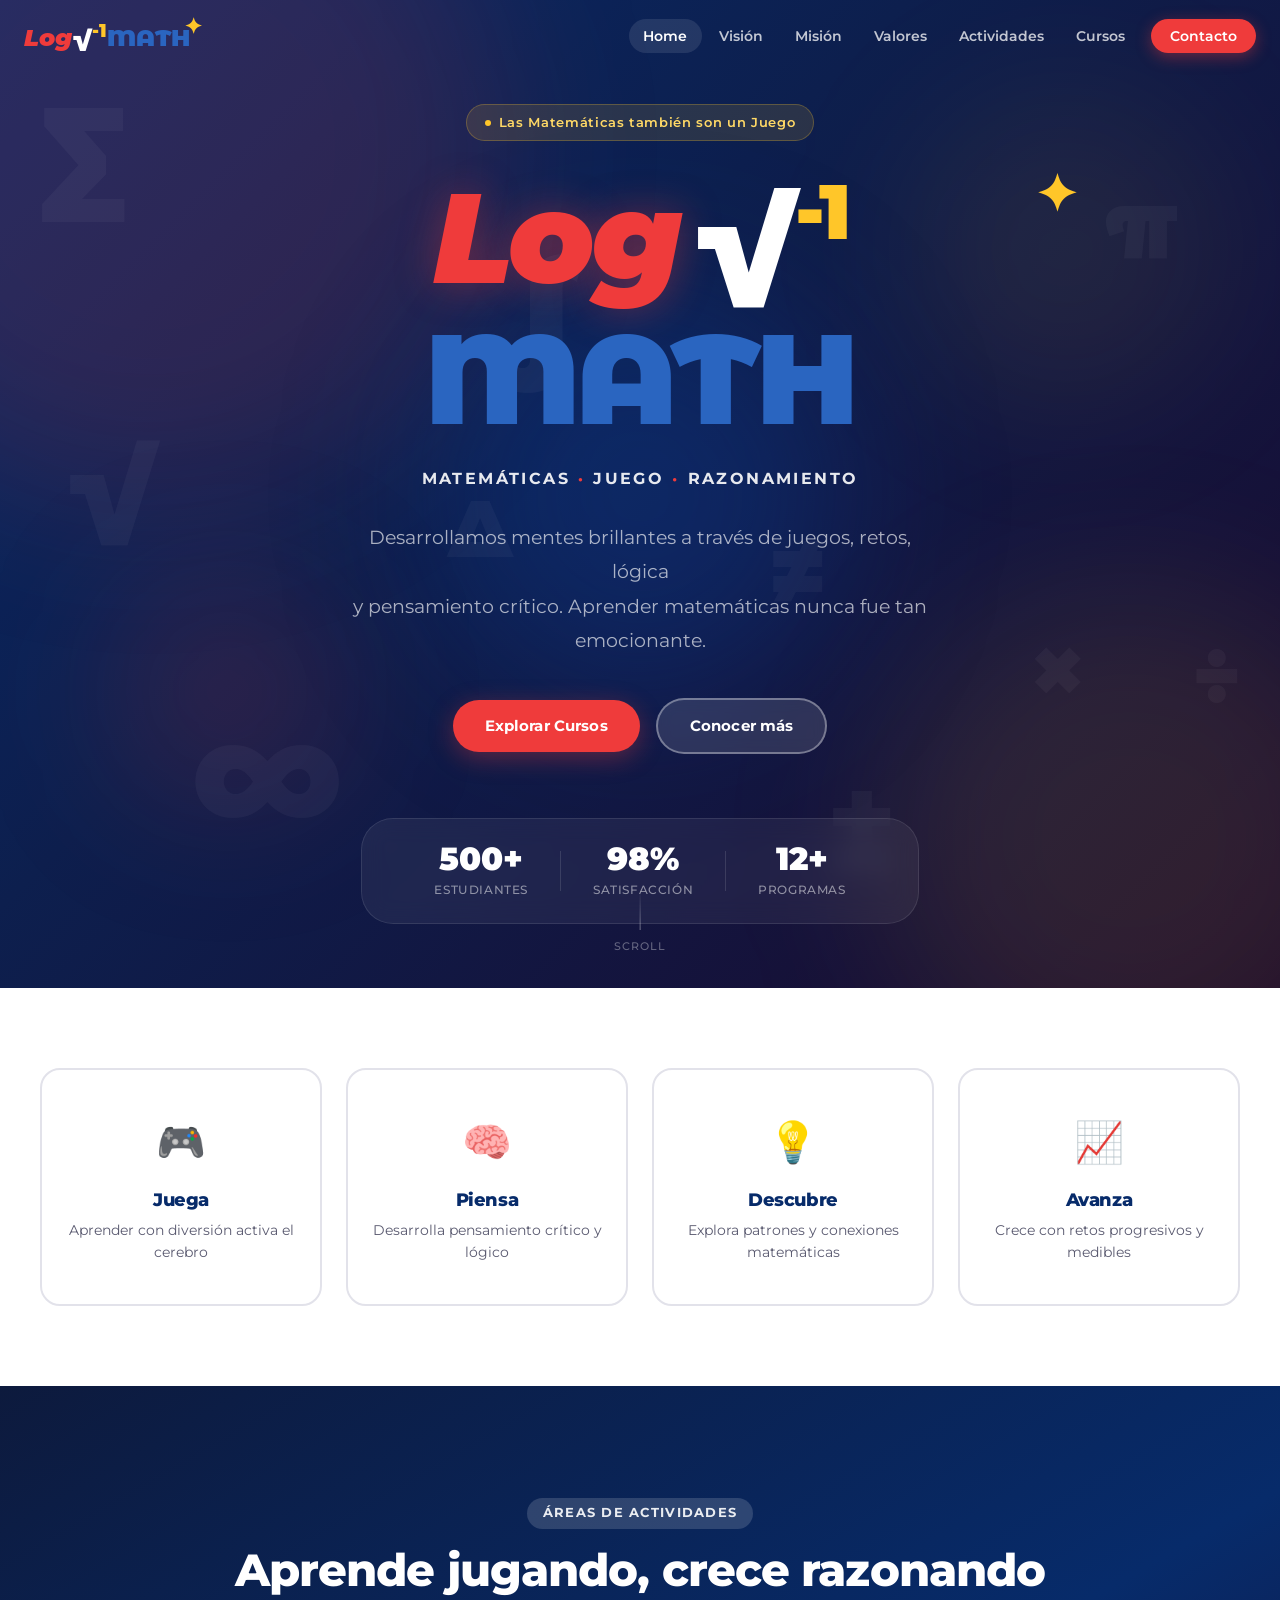
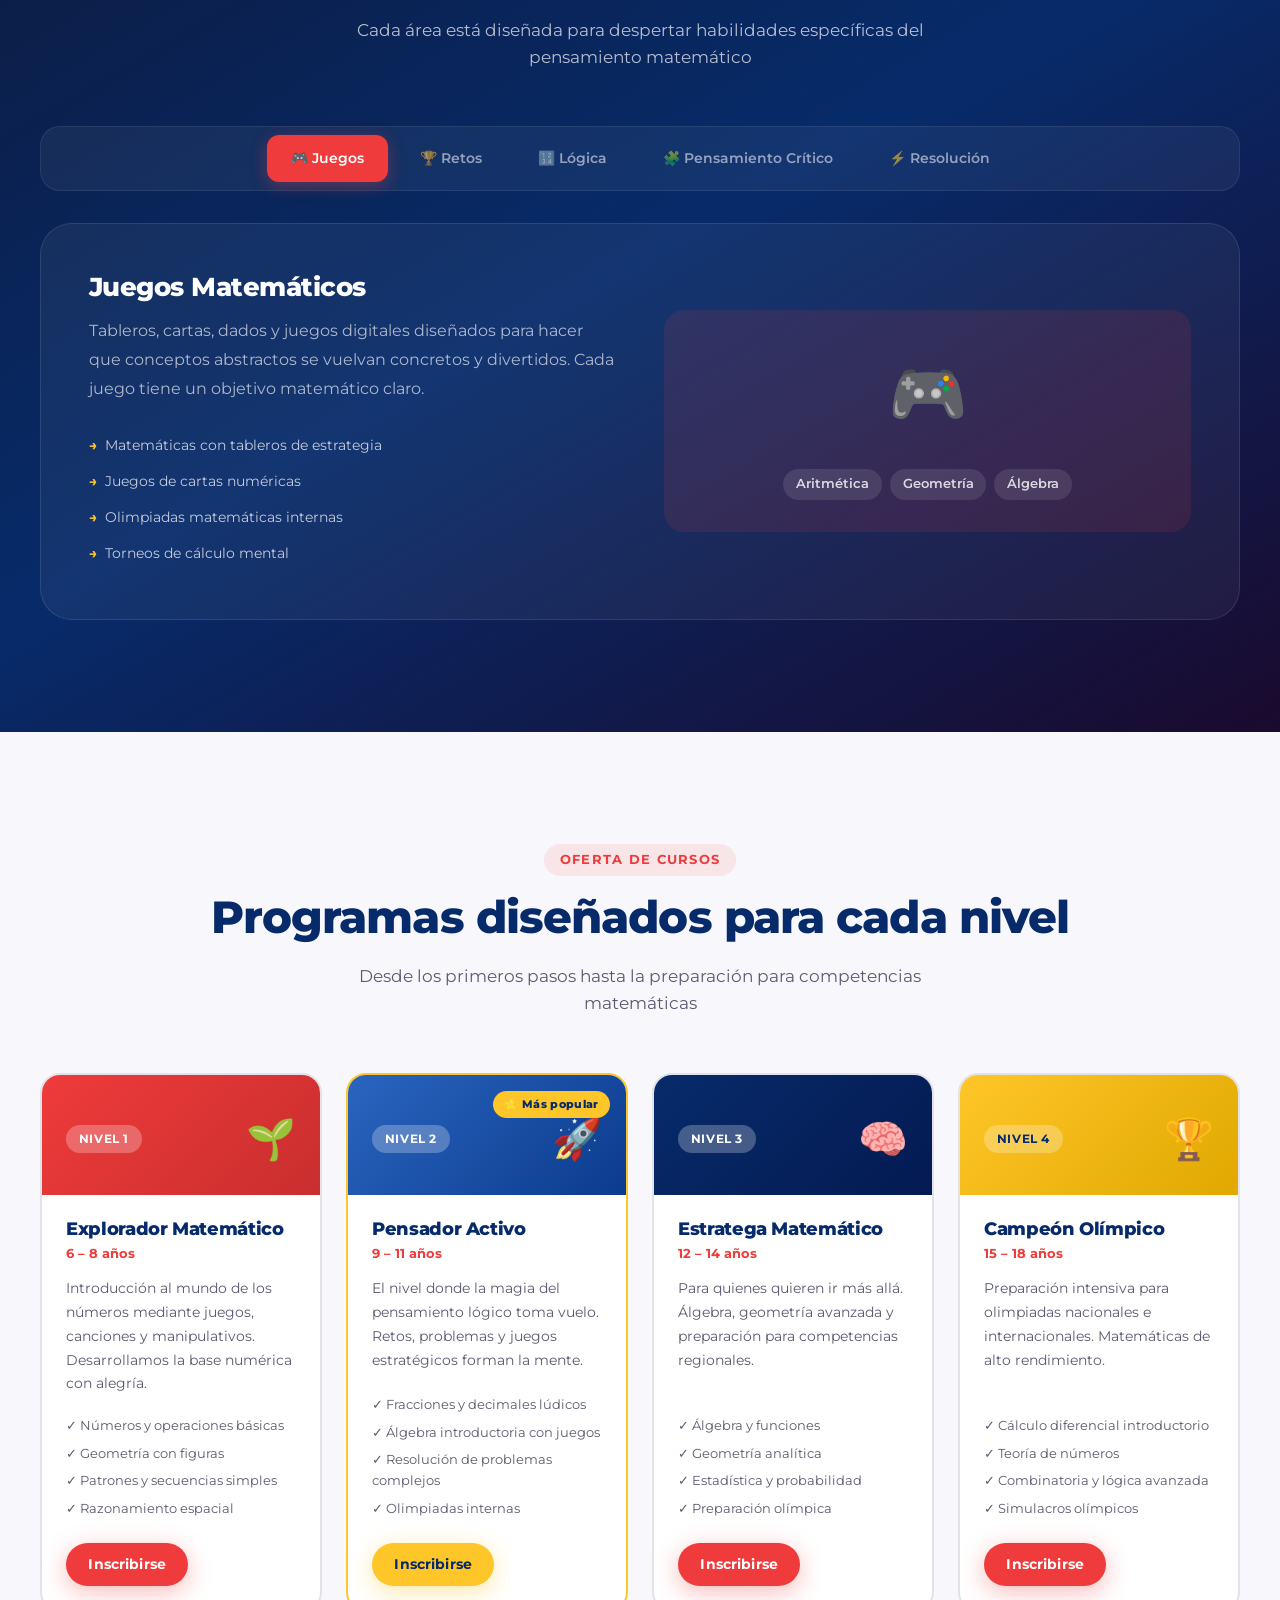
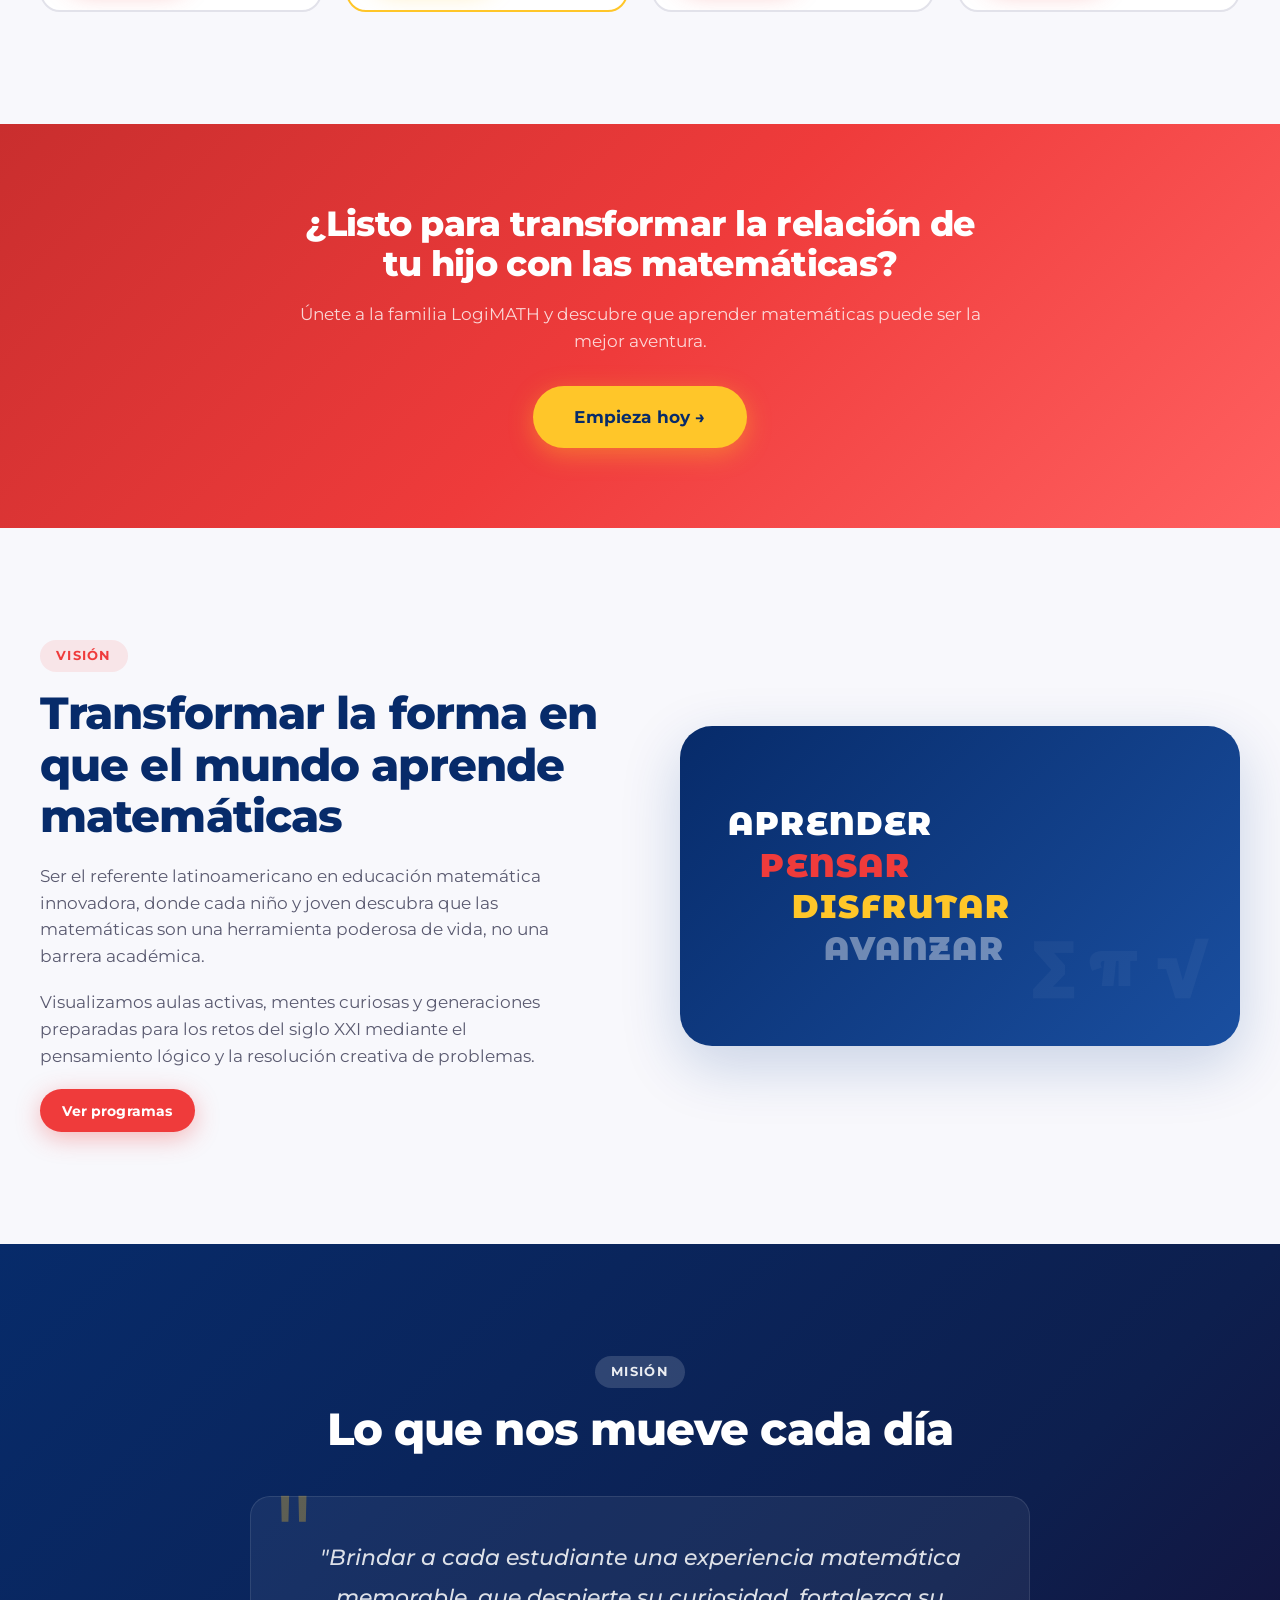
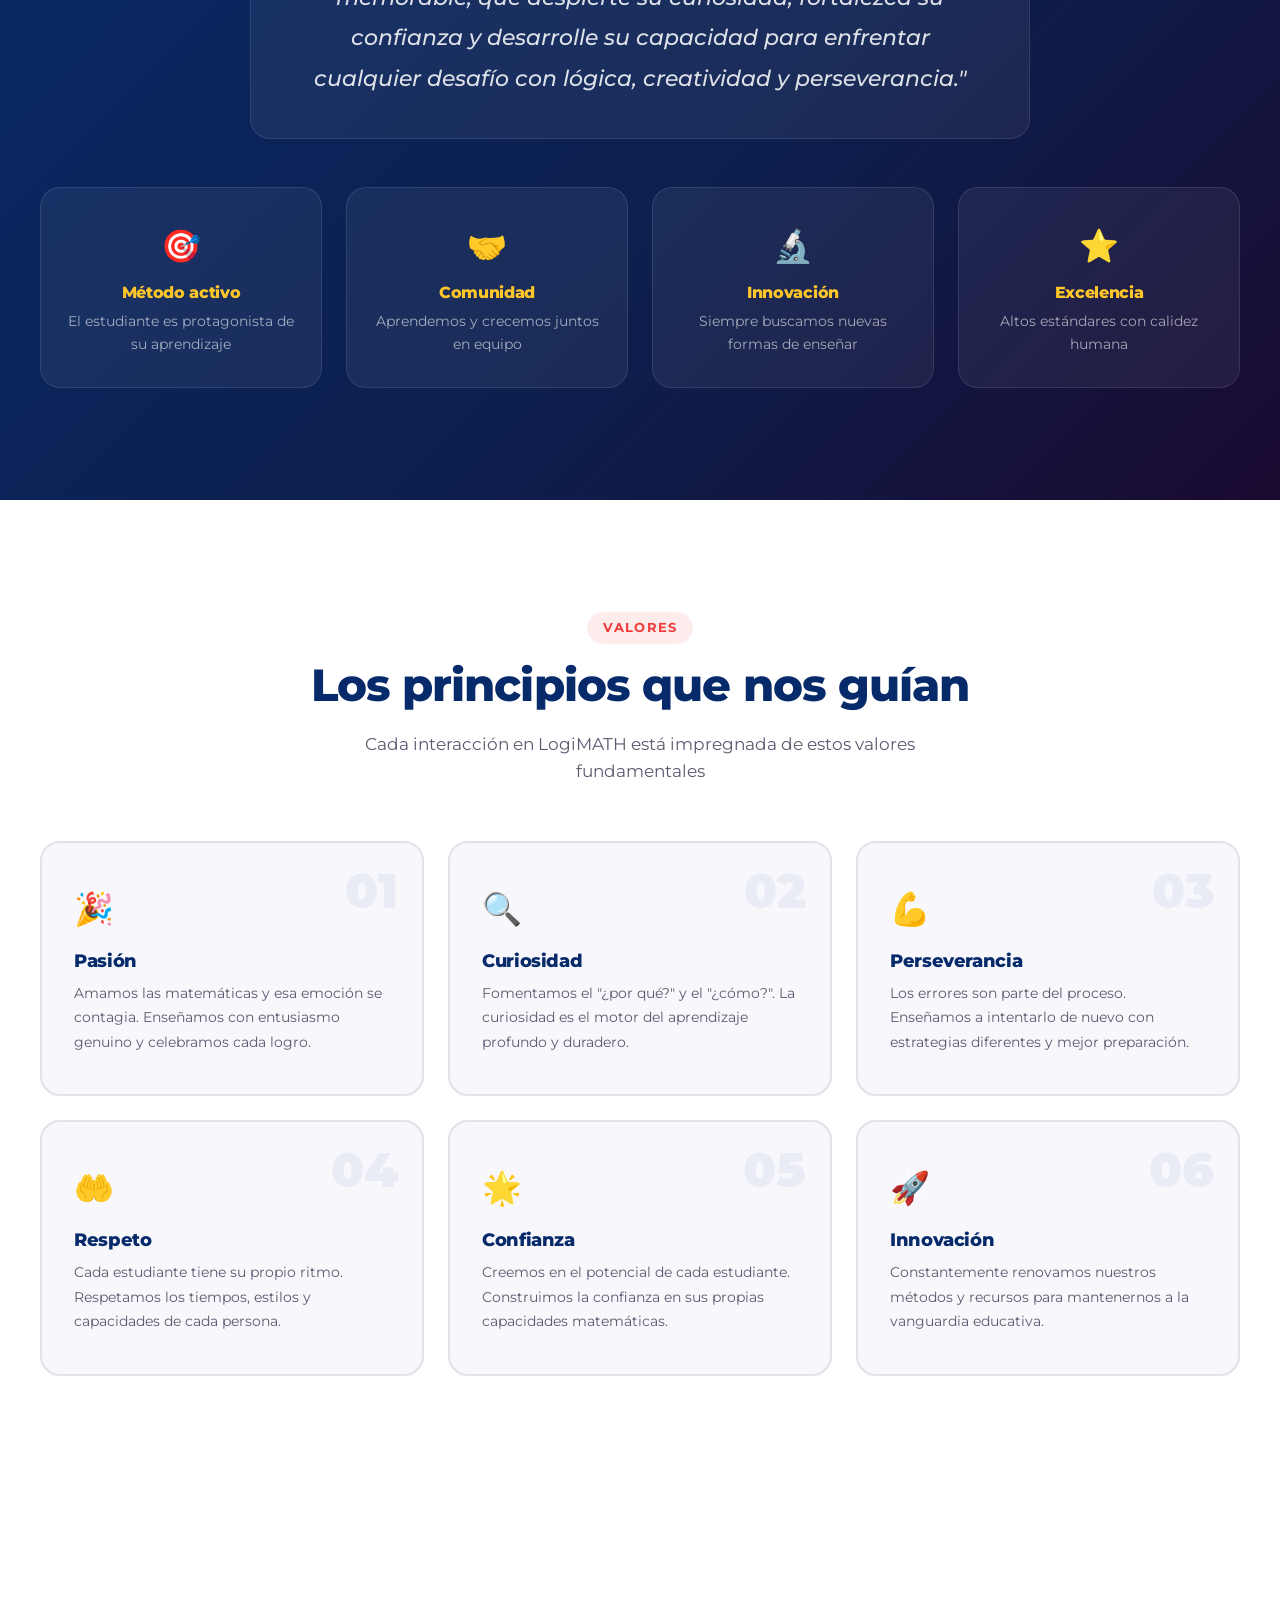
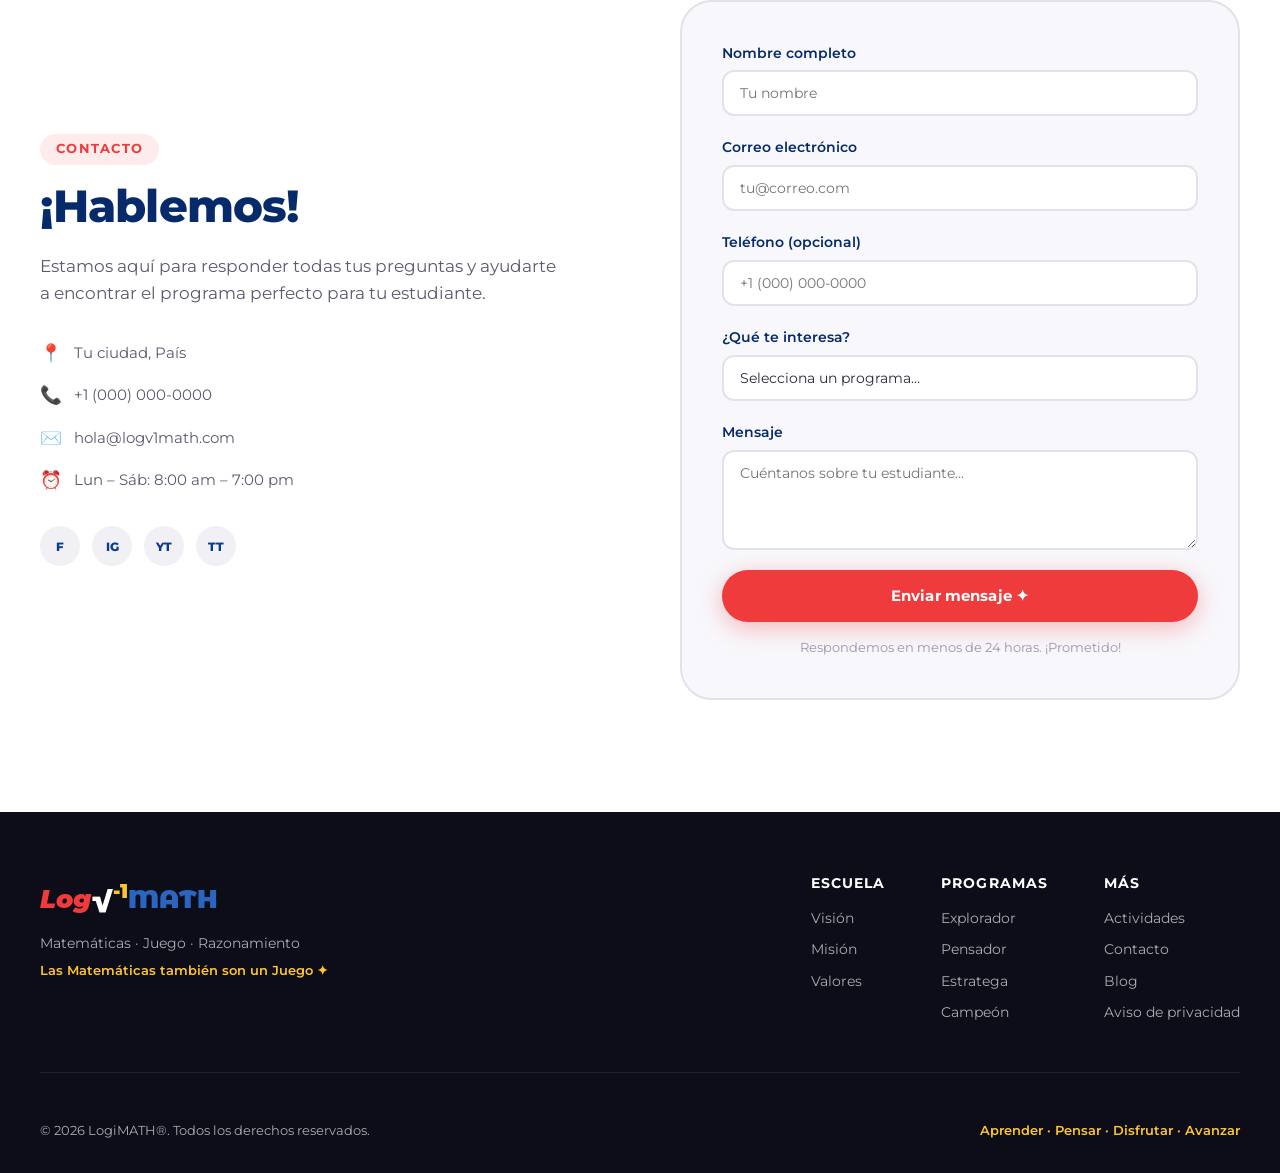
==== index.html @ 8b40e20c "Update index.html" ====
<!DOCTYPE html>
<html lang="es">
<head>
  <meta charset="UTF-8" />
  <meta name="viewport" content="width=device-width, initial-scale=1.0" />
  <meta name="description" content="LogiMATH — Escuela de matemáticas donde los estudiantes aprenden mediante juegos, retos, lógica y pensamiento crítico. Matemáticas, Juego y Razonamiento." />
  <title>LogiMATH | · Matemáticas · Juego · Razonamiento</title>
  <link rel="preconnect" href="https://fonts.googleapis.com" />
  <link rel="preconnect" href="https://fonts.gstatic.com" crossorigin />
  <link href="https://fonts.googleapis.com/css2?family=Montserrat+Alternates:wght@400;500;600;700;800;900&family=Montserrat:wght@300;400;500;600;700;800;900&display=swap" rel="stylesheet" />
  <link rel="stylesheet" href="styles.css" />
</head>
<body>

  <!-- ═══════════════════════════════════ NAVIGATION ═══════════════════════════════════ -->
  <nav id="navbar" role="navigation" aria-label="Navegación principal">
    <div class="nav-inner">
      <a href="#home" class="nav-logo" aria-label="LogiMATH inicio">
        <span class="logo-text">
          <span class="logo-log">Log</span><span class="logo-sqrt">√<span class="logo-neg">-1</span></span><span class="logo-math">MATH</span>
        </span>
        <span class="logo-spark" aria-hidden="true">✦</span>
      </a>

      <button class="nav-hamburger" id="navHamburger" aria-label="Abrir menú" aria-expanded="false" aria-controls="navLinks">
        <span></span><span></span><span></span>
      </button>

      <ul class="nav-links" id="navLinks" role="list">
        <li><a href="#home"       class="nav-link active" data-section="home">Home</a></li>
        <li><a href="#vision"     class="nav-link" data-section="vision">Visión</a></li>
        <li><a href="#mision"     class="nav-link" data-section="mision">Misión</a></li>
        <li><a href="#valores"    class="nav-link" data-section="valores">Valores</a></li>
        <li><a href="#actividades" class="nav-link" data-section="actividades">Actividades</a></li>
        <li><a href="#cursos"     class="nav-link" data-section="cursos">Cursos</a></li>
        <li><a href="#contacto"   class="nav-link nav-link--cta" data-section="contacto">Contacto</a></li>
      </ul>
    </div>
  </nav>

  <main>
    <!-- ═══════════════════════════════════ HERO / HOME ═══════════════════════════════════ -->
    <section id="home" class="section section--hero" aria-label="Inicio">
      <div class="hero-bg-shapes" aria-hidden="true">
        <div class="shape shape-1"></div>
        <div class="shape shape-2"></div>
        <div class="shape shape-3"></div>
        <div class="shape shape-4"></div>
        <div class="shape shape-5"></div>
      </div>

      <!-- Floating math symbols -->
      <div class="math-floats" aria-hidden="true">
        <span class="mf mf-1">∑</span>
        <span class="mf mf-2">π</span>
        <span class="mf mf-3">∞</span>
        <span class="mf mf-4">√</span>
        <span class="mf mf-5">÷</span>
        <span class="mf mf-6">×</span>
        <span class="mf mf-7">∫</span>
        <span class="mf mf-8">Δ</span>
        <span class="mf mf-9">±</span>
        <span class="mf mf-10">≠</span>
      </div>

      <div class="hero-content">
        <div class="hero-badge reveal">
          <span class="badge-dot"></span>
          Las Matemáticas también son un Juego
        </div>

        <h1 class="hero-logo reveal reveal--delay-1">
          <span class="hl-log">Log</span><span class="hl-sqrt">√<span class="hl-neg">-1</span></span><span class="hl-math">MATH</span><span class="hl-spark" aria-hidden="true">✦</span>
        </h1>

        <p class="hero-tagline reveal reveal--delay-2">
          <span class="tag-pill">Matemáticas</span>
          <span class="tag-dot" aria-hidden="true">●</span>
          <span class="tag-pill">Juego</span>
          <span class="tag-dot" aria-hidden="true">●</span>
          <span class="tag-pill">Razonamiento</span>
        </p>

        <p class="hero-subtitle reveal reveal--delay-3">
          Desarrollamos mentes brillantes a través de juegos, retos, lógica<br>
          y pensamiento crítico. Aprender matemáticas nunca fue tan emocionante.
        </p>

        <div class="hero-actions reveal reveal--delay-4">
          <a href="#cursos" class="btn btn--primary" id="heroCtaPrimary">Explorar Cursos</a>
          <a href="#vision" class="btn btn--ghost" id="heroCtaSecondary">Conocer más</a>
        </div>

        <div class="hero-stats reveal reveal--delay-5">
          <div class="stat-card">
            <span class="stat-num">500<span class="stat-plus">+</span></span>
            <span class="stat-label">Estudiantes</span>
          </div>
          <div class="stat-divider" aria-hidden="true"></div>
          <div class="stat-card">
            <span class="stat-num">98<span class="stat-pct">%</span></span>
            <span class="stat-label">Satisfacción</span>
          </div>
          <div class="stat-divider" aria-hidden="true"></div>
          <div class="stat-card">
            <span class="stat-num">12<span class="stat-plus">+</span></span>
            <span class="stat-label">Programas</span>
          </div>
        </div>
      </div>

      <div class="hero-scroll-indicator" aria-hidden="true">
        <div class="scroll-line"></div>
        <span>Scroll</span>
      </div>
    </section>

    <!-- ══════════════════════════ PILLARS / BRAND STRIP ══════════════════════════ -->
    <section class="section section--pillars" aria-label="Pilares">
      <div class="container">
        <div class="pillars-grid">
          <div class="pillar reveal">
            <div class="pillar-icon" aria-hidden="true">🎮</div>
            <h3>Juega</h3>
            <p>Aprender con diversión activa el cerebro</p>
          </div>
          <div class="pillar reveal reveal--delay-1">
            <div class="pillar-icon" aria-hidden="true">🧠</div>
            <h3>Piensa</h3>
            <p>Desarrolla pensamiento crítico y lógico</p>
          </div>
          <div class="pillar reveal reveal--delay-2">
            <div class="pillar-icon" aria-hidden="true">💡</div>
            <h3>Descubre</h3>
            <p>Explora patrones y conexiones matemáticas</p>
          </div>
          <div class="pillar reveal reveal--delay-3">
            <div class="pillar-icon" aria-hidden="true">📈</div>
            <h3>Avanza</h3>
            <p>Crece con retos progresivos y medibles</p>
          </div>
        </div>
      </div>
    </section>

    <!-- ═══════════════════════════════════ ACTIVIDADES ═══════════════════════════════════ -->
    <section id="actividades" class="section section--actividades" aria-label="Áreas de actividades">
      <div class="container">
        <div class="text-center reveal">
          <span class="section-tag section-tag--light">Áreas de Actividades</span>
          <h2 class="section-title section-title--light">Aprende jugando, crece razonando</h2>
          <p class="section-subtitle section-subtitle--light">Cada área está diseñada para despertar habilidades específicas del pensamiento matemático</p>
        </div>
        <div class="actividades-tabs reveal reveal--delay-1">
          <div class="act-tabs-nav" role="tablist" aria-label="Áreas de actividades">
            <button class="act-tab active" role="tab" aria-selected="true"  aria-controls="tab-juegos"    id="btn-juegos">🎮 Juegos</button>
            <button class="act-tab"        role="tab" aria-selected="false" aria-controls="tab-retos"     id="btn-retos">🏆 Retos</button>
            <button class="act-tab"        role="tab" aria-selected="false" aria-controls="tab-logica"    id="btn-logica">🔢 Lógica</button>
            <button class="act-tab"        role="tab" aria-selected="false" aria-controls="tab-critico"   id="btn-critico">🧩 Pensamiento Crítico</button>
            <button class="act-tab"        role="tab" aria-selected="false" aria-controls="tab-problemas" id="btn-problemas">⚡ Resolución</button>
          </div>
          <div class="act-tabs-content">
            <div class="act-panel active" id="tab-juegos" role="tabpanel" aria-labelledby="btn-juegos">
              <div class="act-panel-inner">
                <div class="act-info">
                  <h3>Juegos Matemáticos</h3>
                  <p>Tableros, cartas, dados y juegos digitales diseñados para hacer que conceptos abstractos se vuelvan concretos y divertidos. Cada juego tiene un objetivo matemático claro.</p>
                  <ul class="act-list">
                    <li>Matemáticas con tableros de estrategia</li>
                    <li>Juegos de cartas numéricas</li>
                    <li>Olimpiadas matemáticas internas</li>
                    <li>Torneos de cálculo mental</li>
                  </ul>
                </div>
                <div class="act-visual act-visual--juegos" aria-hidden="true">
                  <div class="av-emoji">🎮</div>
                  <div class="av-pills">
                    <span>Aritmética</span><span>Geometría</span><span>Álgebra</span>
                  </div>
                </div>
              </div>
            </div>
            <div class="act-panel" id="tab-retos" role="tabpanel" aria-labelledby="btn-retos">
              <div class="act-panel-inner">
                <div class="act-info">
                  <h3>Retos Semanales</h3>
                  <p>Desafíos cronometrados y progresivos que mantienen motivados a los estudiantes. Cada semana nuevos problemas que superan el nivel anterior.</p>
                  <ul class="act-list">
                    <li>Problemas de la semana con premios</li>
                    <li>Ranking y tabla de líderes</li>
                    <li>Retos colaborativos en equipo</li>
                    <li>Desafíos de velocidad mental</li>
                  </ul>
                </div>
                <div class="act-visual act-visual--retos" aria-hidden="true">
                  <div class="av-emoji">🏆</div>
                  <div class="av-pills">
                    <span>Competición</span><span>Motivación</span><span>Progreso</span>
                  </div>
                </div>
              </div>
            </div>
            <div class="act-panel" id="tab-logica" role="tabpanel" aria-labelledby="btn-logica">
              <div class="act-panel-inner">
                <div class="act-info">
                  <h3>Lógica y Razonamiento</h3>
                  <p>Ejercicios de deducción, secuencias, patrones y razonamiento abstracto que fortalecen la mente más allá de las fórmulas.</p>
                  <ul class="act-list">
                    <li>Puzzles lógicos y acertijos</li>
                    <li>Secuencias numéricas y geométricas</li>
                    <li>Inferencia y deducción</li>
                    <li>Modelado matemático</li>
                  </ul>
                </div>
                <div class="act-visual act-visual--logica" aria-hidden="true">
                  <div class="av-emoji">🔢</div>
                  <div class="av-pills">
                    <span>Deducción</span><span>Patrones</span><span>Abstracción</span>
                  </div>
                </div>
              </div>
            </div>
            <div class="act-panel" id="tab-critico" role="tabpanel" aria-labelledby="btn-critico">
              <div class="act-panel-inner">
                <div class="act-info">
                  <h3>Pensamiento Crítico</h3>
                  <p>Analizamos, cuestionamos y evaluamos. Enseñamos a los estudiantes a no aceptar respuestas sin entender el "por qué" detrás de ellas.</p>
                  <ul class="act-list">
                    <li>Análisis de errores matemáticos</li>
                    <li>Debates y argumentación lógica</li>
                    <li>Proyectos de investigación matemática</li>
                    <li>Evaluación de estrategias de solución</li>
                  </ul>
                </div>
                <div class="act-visual act-visual--critico" aria-hidden="true">
                  <div class="av-emoji">🧩</div>
                  <div class="av-pills">
                    <span>Análisis</span><span>Argumentación</span><span>Evaluación</span>
                  </div>
                </div>
              </div>
            </div>
            <div class="act-panel" id="tab-problemas" role="tabpanel" aria-labelledby="btn-problemas">
              <div class="act-panel-inner">
                <div class="act-info">
                  <h3>Resolución de Problemas</h3>
                  <p>El corazón de nuestro método. Los estudiantes aprenden estrategias universales para abordar cualquier tipo de problema, matemático o de la vida real.</p>
                  <ul class="act-list">
                    <li>Método de Polya y estrategias de resolución</li>
                    <li>Problemas con contexto real</li>
                    <li>Trabajo en equipo interdisciplinario</li>
                    <li>Presentación y defensa de soluciones</li>
                  </ul>
                </div>
                <div class="act-visual act-visual--problemas" aria-hidden="true">
                  <div class="av-emoji">⚡</div>
                  <div class="av-pills">
                    <span>Estrategias</span><span>Creatividad</span><span>Aplicación</span>
                  </div>
                </div>
              </div>
            </div>
          </div>
        </div>
      </div>
    </section>

    <!-- ═══════════════════════════════════ CURSOS ═══════════════════════════════════ -->
    <section id="cursos" class="section section--cursos" aria-label="Oferta de cursos">
      <div class="container">
        <div class="text-center reveal">
          <span class="section-tag">Oferta de Cursos</span>
          <h2 class="section-title">Programas diseñados para cada nivel</h2>
          <p class="section-subtitle">Desde los primeros pasos hasta la preparación para competencias matemáticas</p>
        </div>
        <div class="cursos-grid">
          <article class="curso-card reveal" aria-label="Curso Explorador">
            <div class="cc-header cc-header--red">
              <div class="cc-level">Nivel 1</div>
              <div class="cc-icon" aria-hidden="true">🌱</div>
            </div>
            <div class="cc-body">
              <h3>Explorador Matemático</h3>
              <p class="cc-ages">6 – 8 años</p>
              <p class="cc-desc">Introducción al mundo de los números mediante juegos, canciones y manipulativos. Desarrollamos la base numérica con alegría.</p>
              <ul class="cc-features">
                <li>✓ Números y operaciones básicas</li>
                <li>✓ Geometría con figuras</li>
                <li>✓ Patrones y secuencias simples</li>
                <li>✓ Razonamiento espacial</li>
              </ul>
              <div class="cc-footer">
                <a href="#contacto" class="btn btn--primary btn--sm" id="cursoExploradorCta">Inscribirse</a>
              </div>
            </div>
          </article>
          <article class="curso-card curso-card--featured reveal reveal--delay-1" aria-label="Curso Pensador">
            <div class="cc-badge">⭐ Más popular</div>
            <div class="cc-header cc-header--blue">
              <div class="cc-level">Nivel 2</div>
              <div class="cc-icon" aria-hidden="true">🚀</div>
            </div>
            <div class="cc-body">
              <h3>Pensador Activo</h3>
              <p class="cc-ages">9 – 11 años</p>
              <p class="cc-desc">El nivel donde la magia del pensamiento lógico toma vuelo. Retos, problemas y juegos estratégicos forman la mente.</p>
              <ul class="cc-features">
                <li>✓ Fracciones y decimales lúdicos</li>
                <li>✓ Álgebra introductoria con juegos</li>
                <li>✓ Resolución de problemas complejos</li>
                <li>✓ Olimpiadas internas</li>
              </ul>
              <div class="cc-footer">
                <a href="#contacto" class="btn btn--yellow btn--sm" id="cursoPensadorCta">Inscribirse</a>
              </div>
            </div>
          </article>
          <article class="curso-card reveal reveal--delay-2" aria-label="Curso Estratega">
            <div class="cc-header cc-header--navy">
              <div class="cc-level">Nivel 3</div>
              <div class="cc-icon" aria-hidden="true">🧠</div>
            </div>
            <div class="cc-body">
              <h3>Estratega Matemático</h3>
              <p class="cc-ages">12 – 14 años</p>
              <p class="cc-desc">Para quienes quieren ir más allá. Álgebra, geometría avanzada y preparación para competencias regionales.</p>
              <ul class="cc-features">
                <li>✓ Álgebra y funciones</li>
                <li>✓ Geometría analítica</li>
                <li>✓ Estadística y probabilidad</li>
                <li>✓ Preparación olímpica</li>
              </ul>
              <div class="cc-footer">
                <a href="#contacto" class="btn btn--primary btn--sm" id="cursoEstrategaCta">Inscribirse</a>
              </div>
            </div>
          </article>
          <article class="curso-card reveal reveal--delay-3" aria-label="Curso Campeón">
            <div class="cc-header cc-header--gold">
              <div class="cc-level">Nivel 4</div>
              <div class="cc-icon" aria-hidden="true">🏆</div>
            </div>
            <div class="cc-body">
              <h3>Campeón Olímpico</h3>
              <p class="cc-ages">15 – 18 años</p>
              <p class="cc-desc">Preparación intensiva para olimpiadas nacionales e internacionales. Matemáticas de alto rendimiento.</p>
              <ul class="cc-features">
                <li>✓ Cálculo diferencial introductorio</li>
                <li>✓ Teoría de números</li>
                <li>✓ Combinatoria y lógica avanzada</li>
                <li>✓ Simulacros olímpicos</li>
              </ul>
              <div class="cc-footer">
                <a href="#contacto" class="btn btn--primary btn--sm" id="cursoCampeonCta">Inscribirse</a>
              </div>
            </div>
          </article>
        </div>
      </div>
    </section>

    <!-- ═══════════════════════════════════ CTA BAND ═══════════════════════════════════ -->
    <section class="section section--cta-band" aria-label="Llamada a la acción">
      <div class="container">
        <div class="cta-band-inner reveal">
          <h2>¿Listo para transformar la relación de tu hijo con las matemáticas?</h2>
          <p>Únete a la familia LogiMATH y descubre que aprender matemáticas puede ser la mejor aventura.</p>
          <a href="#contacto" class="btn btn--yellow btn--lg" id="ctaBandBtn">Empieza hoy →</a>
        </div>
      </div>
    </section>

    <!-- ═══════════════════════════════════ VISIÓN ═══════════════════════════════════ -->
    <section id="vision" class="section section--vision" aria-label="Visión">
      <div class="container container--split">
        <div class="split-text reveal">
          <span class="section-tag">Visión</span>
          <h2 class="section-title">Transformar la forma en que el mundo aprende matemáticas</h2>
          <p class="section-body">
            Ser el referente latinoamericano en educación matemática innovadora, donde cada niño y joven descubra que las matemáticas son una herramienta poderosa de vida, no una barrera académica.
          </p>
          <p class="section-body">
            Visualizamos aulas activas, mentes curiosas y generaciones preparadas para los retos del siglo XXI mediante el pensamiento lógico y la resolución creativa de problemas.
          </p>
          <a href="#cursos" class="btn btn--primary btn--sm" id="visionCta">Ver programas</a>
        </div>
        <div class="split-visual reveal reveal--delay-2">
          <div class="vision-card">
            <div class="vc-inner">
              <div class="vc-word">APRENDER</div>
              <div class="vc-word vc-w2">PENSAR</div>
              <div class="vc-word vc-w3">DISFRUTAR</div>
              <div class="vc-word vc-w4">AVANZAR</div>
            </div>
            <div class="vc-deco" aria-hidden="true">
              <span>∑</span><span>π</span><span>√</span>
            </div>
          </div>
        </div>
      </div>
    </section>

    <!-- ═══════════════════════════════════ MISIÓN ═══════════════════════════════════ -->
    <section id="mision" class="section section--mision" aria-label="Misión">
      <div class="container">
        <div class="text-center reveal">
          <span class="section-tag section-tag--light">Misión</span>
          <h2 class="section-title section-title--light">Lo que nos mueve cada día</h2>
        </div>
        <div class="mision-quote reveal reveal--delay-1">
          <blockquote>
            "Brindar a cada estudiante una experiencia matemática memorable, que despierte su curiosidad, fortalezca su confianza y desarrolle su capacidad para enfrentar cualquier desafío con lógica, creatividad y perseverancia."
          </blockquote>
        </div>
        <div class="mision-pillars reveal reveal--delay-2">
          <div class="mp-card">
            <div class="mp-icon" aria-hidden="true">🎯</div>
            <h4>Método activo</h4>
            <p>El estudiante es protagonista de su aprendizaje</p>
          </div>
          <div class="mp-card">
            <div class="mp-icon" aria-hidden="true">🤝</div>
            <h4>Comunidad</h4>
            <p>Aprendemos y crecemos juntos en equipo</p>
          </div>
          <div class="mp-card">
            <div class="mp-icon" aria-hidden="true">🔬</div>
            <h4>Innovación</h4>
            <p>Siempre buscamos nuevas formas de enseñar</p>
          </div>
          <div class="mp-card">
            <div class="mp-icon" aria-hidden="true">⭐</div>
            <h4>Excelencia</h4>
            <p>Altos estándares con calidez humana</p>
          </div>
        </div>
      </div>
    </section>

    <!-- ═══════════════════════════════════ VALORES ═══════════════════════════════════ -->
    <section id="valores" class="section section--valores" aria-label="Valores">
      <div class="container">
        <div class="text-center reveal">
          <span class="section-tag">Valores</span>
          <h2 class="section-title">Los principios que nos guían</h2>
          <p class="section-subtitle">Cada interacción en LogiMATH está impregnada de estos valores fundamentales</p>
        </div>
        <div class="valores-grid">
          <div class="valor-card reveal">
            <div class="valor-num" aria-hidden="true">01</div>
            <div class="valor-icon" aria-hidden="true">🎉</div>
            <h3>Pasión</h3>
            <p>Amamos las matemáticas y esa emoción se contagia. Enseñamos con entusiasmo genuino y celebramos cada logro.</p>
            <div class="valor-bar" aria-hidden="true"></div>
          </div>
          <div class="valor-card reveal reveal--delay-1">
            <div class="valor-num" aria-hidden="true">02</div>
            <div class="valor-icon" aria-hidden="true">🔍</div>
            <h3>Curiosidad</h3>
            <p>Fomentamos el "¿por qué?" y el "¿cómo?". La curiosidad es el motor del aprendizaje profundo y duradero.</p>
            <div class="valor-bar" aria-hidden="true"></div>
          </div>
          <div class="valor-card reveal reveal--delay-2">
            <div class="valor-num" aria-hidden="true">03</div>
            <div class="valor-icon" aria-hidden="true">💪</div>
            <h3>Perseverancia</h3>
            <p>Los errores son parte del proceso. Enseñamos a intentarlo de nuevo con estrategias diferentes y mejor preparación.</p>
            <div class="valor-bar" aria-hidden="true"></div>
          </div>
          <div class="valor-card reveal reveal--delay-3">
            <div class="valor-num" aria-hidden="true">04</div>
            <div class="valor-icon" aria-hidden="true">🤲</div>
            <h3>Respeto</h3>
            <p>Cada estudiante tiene su propio ritmo. Respetamos los tiempos, estilos y capacidades de cada persona.</p>
            <div class="valor-bar" aria-hidden="true"></div>
          </div>
          <div class="valor-card reveal">
            <div class="valor-num" aria-hidden="true">05</div>
            <div class="valor-icon" aria-hidden="true">🌟</div>
            <h3>Confianza</h3>
            <p>Creemos en el potencial de cada estudiante. Construimos la confianza en sus propias capacidades matemáticas.</p>
            <div class="valor-bar" aria-hidden="true"></div>
          </div>
          <div class="valor-card reveal reveal--delay-1">
            <div class="valor-num" aria-hidden="true">06</div>
            <div class="valor-icon" aria-hidden="true">🚀</div>
            <h3>Innovación</h3>
            <p>Constantemente renovamos nuestros métodos y recursos para mantenernos a la vanguardia educativa.</p>
            <div class="valor-bar" aria-hidden="true"></div>
          </div>
        </div>
      </div>
    </section>

    <!-- ═══════════════════════════════════ CONTACTO ═══════════════════════════════════ -->
    <section id="contacto" class="section section--contacto" aria-label="Contacto">
      <div class="container container--split">
        <div class="split-text reveal">
          <span class="section-tag">Contacto</span>
          <h2 class="section-title">¡Hablemos!</h2>
          <p class="section-body">Estamos aquí para responder todas tus preguntas y ayudarte a encontrar el programa perfecto para tu estudiante.</p>
          <div class="contact-info">
            <div class="ci-item">
              <span class="ci-icon" aria-hidden="true">📍</span>
              <span>Tu ciudad, País</span>
            </div>
            <div class="ci-item">
              <span class="ci-icon" aria-hidden="true">📞</span>
              <span>+1 (000) 000-0000</span>
            </div>
            <div class="ci-item">
              <span class="ci-icon" aria-hidden="true">✉️</span>
              <span>hola@logv1math.com</span>
            </div>
            <div class="ci-item">
              <span class="ci-icon" aria-hidden="true">⏰</span>
              <span>Lun – Sáb: 8:00 am – 7:00 pm</span>
            </div>
          </div>
          <div class="social-links">
            <a href="#" class="social-link" aria-label="Facebook de LogiMATH" id="socialFb">f</a>
            <a href="#" class="social-link" aria-label="Instagram de LogiMATH" id="socialIg">ig</a>
            <a href="#" class="social-link" aria-label="YouTube de LogiMATH" id="socialYt">yt</a>
            <a href="#" class="social-link" aria-label="TikTok de LogiMATH" id="socialTk">tt</a>
          </div>
        </div>

        <div class="split-form reveal reveal--delay-2">
          <form class="contact-form" id="contactForm" novalidate aria-label="Formulario de contacto">
            <div class="form-group">
              <label for="nombre">Nombre completo</label>
              <input type="text" id="nombre" name="nombre" placeholder="Tu nombre" autocomplete="name" required />
            </div>
            <div class="form-group">
              <label for="email">Correo electrónico</label>
              <input type="email" id="email" name="email" placeholder="tu@correo.com" autocomplete="email" required />
            </div>
            <div class="form-group">
              <label for="telefono">Teléfono (opcional)</label>
              <input type="tel" id="telefono" name="telefono" placeholder="+1 (000) 000-0000" autocomplete="tel" />
            </div>
            <div class="form-group">
              <label for="interes">¿Qué te interesa?</label>
              <select id="interes" name="interes" required>
                <option value="" disabled selected>Selecciona un programa…</option>
                <option value="explorador">Explorador Matemático (6-8 años)</option>
                <option value="pensador">Pensador Activo (9-11 años)</option>
                <option value="estratega">Estratega Matemático (12-14 años)</option>
                <option value="campeon">Campeón Olímpico (15-18 años)</option>
                <option value="otro">Otro / Información general</option>
              </select>
            </div>
            <div class="form-group">
              <label for="mensaje">Mensaje</label>
              <textarea id="mensaje" name="mensaje" placeholder="Cuéntanos sobre tu estudiante…" rows="4"></textarea>
            </div>
            <button type="submit" class="btn btn--primary btn--full" id="submitContacto">Enviar mensaje ✦</button>
            <p class="form-note">Respondemos en menos de 24 horas. ¡Prometido!</p>
          </form>
        </div>
      </div>
    </section>
  </main>

  <!-- ═══════════════════════════════════ FOOTER ═══════════════════════════════════ -->
  <footer class="site-footer" role="contentinfo">
    <div class="container">
      <div class="footer-top">
        <div class="footer-brand">
          <span class="footer-logo">
            <span class="logo-log">Log</span><span class="logo-sqrt">√<span class="logo-neg">-1</span></span><span class="logo-math">MATH</span>
          </span>
          <p class="footer-tagline">Matemáticas · Juego · Razonamiento</p>
          <p class="footer-slogan">Las Matemáticas también son un Juego ✦</p>
        </div>
        <nav class="footer-nav" aria-label="Navegación del pie de página">
          <div class="fn-col">
            <h4>Escuela</h4>
            <a href="#vision">Visión</a>
            <a href="#mision">Misión</a>
            <a href="#valores">Valores</a>
          </div>
          <div class="fn-col">
            <h4>Programas</h4>
            <a href="#cursos">Explorador</a>
            <a href="#cursos">Pensador</a>
            <a href="#cursos">Estratega</a>
            <a href="#cursos">Campeón</a>
          </div>
          <div class="fn-col">
            <h4>Más</h4>
            <a href="#actividades">Actividades</a>
            <a href="#contacto">Contacto</a>
            <a href="#">Blog</a>
            <a href="#">Aviso de privacidad</a>
          </div>
        </nav>
      </div>
      <div class="footer-bottom">
        <p>© <span id="footerYear"></span> LogiMATH®. Todos los derechos reservados.</p>
        <p class="footer-motto">Aprender · Pensar · Disfrutar · Avanzar</p>
      </div>
    </div>
  </footer>

  <script src="script.js"></script>
</body>
</html>
---- styles.css ----
/* ═══════════════════════════════════════════════════════════════
   LogV-1 MATH — Design System & Styles
   Brand: Montserrat | Red #EF3B3B | Navy #0B3B8C | Yellow #FFC629
   ═══════════════════════════════════════════════════════════════ */

/* ── Tokens ─────────────────────────────────────────────────── */
:root {
  --red:       #EF3B3B;
  --red-dark:  #c92e2e;
  --red-light: #ff6060;
  --navy:      #0B3B8C;
  --navy-dark: #072b6a;
  --navy-mid:  #1a4fa0;
  --navy-light:#2a65c0;
  --yellow:    #FFC629;
  --yellow-dark:#e0a800;
  --yellow-light:#ffd966;

  --white:     #ffffff;
  --off-white: #f8f8fc;
  --gray-100:  #f1f1f5;
  --gray-200:  #e2e2ea;
  --gray-400:  #9898aa;
  --gray-600:  #5a5a70;
  --gray-800:  #2a2a38;
  --dark:      #0d0d1a;

  --nav-h:     72px;
  --radius-sm: 12px;
  --radius-md: 20px;
  --radius-lg: 32px;
  --radius-xl: 48px;

  --shadow-sm: 0 2px 12px rgba(11,59,140,.08);
  --shadow-md: 0 8px 32px rgba(11,59,140,.14);
  --shadow-lg: 0 20px 60px rgba(11,59,140,.2);
  --shadow-colored: 0 12px 40px rgba(239,59,59,.25);

  --ease-smooth: cubic-bezier(0.25, 0.46, 0.45, 0.94);
  --ease-bounce: cubic-bezier(0.34, 1.56, 0.64, 1);
  --ease-in-out: cubic-bezier(0.4, 0, 0.2, 1);

  --font-main: 'Montserrat', sans-serif;
  --font-alt:  'Montserrat Alternates', sans-serif;
}

/* ── Reset & Base ─────────────────────────────────────────────── */
*, *::before, *::after { box-sizing: border-box; margin: 0; padding: 0; }

html {
  scroll-behavior: smooth;
  scroll-padding-top: calc(var(--nav-h) + 16px);
}

body {
  font-family: var(--font-main);
  font-size: 1rem;
  line-height: 1.6;
  color: var(--gray-800);
  background: var(--off-white);
  overflow-x: hidden;
  -webkit-font-smoothing: antialiased;
}

img, svg { display: block; max-width: 100%; }
a { color: inherit; text-decoration: none; }
ul { list-style: none; }
button { cursor: pointer; border: none; background: none; font: inherit; }

/* ── Typography ───────────────────────────────────────────────── */
h1, h2, h3, h4 { font-weight: 800; line-height: 1.15; letter-spacing: -0.02em; }

/* ── Containers ───────────────────────────────────────────────── */
.container {
  width: min(1200px, 100% - 3rem);
  margin-inline: auto;
}
.container--split {
  display: grid;
  grid-template-columns: 1fr 1fr;
  gap: 5rem;
  align-items: center;
}
.text-center { text-align: center; }

/* ── Buttons ─────────────────────────────────────────────────── */
.btn {
  display: inline-flex;
  align-items: center;
  gap: .5rem;
  padding: .875rem 2rem;
  border-radius: 100px;
  font-weight: 700;
  font-size: .95rem;
  letter-spacing: .01em;
  transition: transform .2s var(--ease-bounce), box-shadow .2s, opacity .2s;
  white-space: nowrap;
}
.btn:hover  { transform: translateY(-2px); }
.btn:active { transform: translateY(0); }

.btn--primary {
  background: var(--red);
  color: var(--white);
  box-shadow: 0 6px 24px rgba(239,59,59,.35);
}
.btn--primary:hover { background: var(--red-dark); box-shadow: 0 10px 32px rgba(239,59,59,.45); }

.btn--yellow {
  background: var(--yellow);
  color: var(--navy-dark);
  box-shadow: 0 6px 24px rgba(255,198,41,.4);
}
.btn--yellow:hover { background: var(--yellow-dark); box-shadow: 0 10px 32px rgba(255,198,41,.55); }

.btn--ghost {
  background: rgba(255,255,255,.12);
  color: var(--white);
  border: 2px solid rgba(255,255,255,.35);
  backdrop-filter: blur(8px);
}
.btn--ghost:hover { background: rgba(255,255,255,.22); border-color: rgba(255,255,255,.6); }

.btn--sm  { padding: .65rem 1.4rem; font-size: .875rem; }
.btn--lg  { padding: 1.1rem 2.6rem; font-size: 1.05rem; }
.btn--full { width: 100%; justify-content: center; }

/* ── Section Tags ────────────────────────────────────────────── */
.section-tag {
  display: inline-block;
  padding: .35rem 1rem;
  border-radius: 100px;
  background: rgba(239,59,59,.1);
  color: var(--red);
  font-size: .8rem;
  font-weight: 700;
  letter-spacing: .1em;
  text-transform: uppercase;
  margin-bottom: 1rem;
}
.section-tag--light {
  background: rgba(255,255,255,.15);
  color: rgba(255,255,255,.9);
}

.section-title {
  font-size: clamp(1.8rem, 3.5vw, 2.8rem);
  margin-bottom: 1.25rem;
  color: var(--navy-dark);
}
.section-title--light { color: var(--white); }

.section-subtitle {
  font-size: 1.05rem;
  color: var(--gray-600);
  max-width: 600px;
  margin-inline: auto;
  margin-bottom: 3.5rem;
}
.section-subtitle--light { color: rgba(255,255,255,.7); }

.section-body {
  font-size: 1.05rem;
  color: var(--gray-600);
  margin-bottom: 1.2rem;
  max-width: 520px;
}

/* ── Sections ────────────────────────────────────────────────── */
.section { padding: 7rem 0; }

/* ── Reveal Animations ───────────────────────────────────────── */
.reveal {
  opacity: 0;
  transform: translateY(32px);
  transition: opacity .75s var(--ease-smooth), transform .75s var(--ease-smooth);
}
.reveal--delay-1 { transition-delay: .1s; }
.reveal--delay-2 { transition-delay: .2s; }
.reveal--delay-3 { transition-delay: .3s; }
.reveal--delay-4 { transition-delay: .4s; }
.reveal--delay-5 { transition-delay: .5s; }
.reveal.visible {
  opacity: 1;
  transform: translateY(0);
}

/* ════════════════════════════════════════════════════════════
   NAVIGATION
   ════════════════════════════════════════════════════════════ */
#navbar {
  position: fixed;
  inset-block-start: 0;
  inset-inline: 0;
  z-index: 1000;
  height: var(--nav-h);
  transition: background .3s, box-shadow .3s, backdrop-filter .3s;
}
#navbar.scrolled {
  background: rgba(8,20,60,.92);
  backdrop-filter: blur(20px) saturate(180%);
  -webkit-backdrop-filter: blur(20px) saturate(180%);
  box-shadow: 0 1px 0 rgba(255,255,255,.06), 0 4px 24px rgba(0,0,0,.3);
}

.nav-inner {
  display: flex;
  align-items: center;
  justify-content: space-between;
  height: 100%;
  width: min(1300px, 100% - 3rem);
  margin-inline: auto;
}

/* Logo */
.nav-logo {
  display: flex;
  align-items: center;
  gap: .4rem;
  font-family: var(--font-alt);
  font-weight: 900;
  font-size: 1.5rem;
  color: var(--white);
  position: relative;
  transition: opacity .2s;
}
.nav-logo:hover { opacity: .85; }

.logo-text { display: flex; align-items: baseline; gap: 0; line-height: 1; }
.logo-log  { color: var(--red); font-style: italic; }
.logo-sqrt { color: var(--white); position: relative; }
.logo-neg  { font-size: .75em; vertical-align: super; color: var(--yellow); }
.logo-math { color: var(--navy-light); }
.logo-spark {
  color: var(--yellow);
  font-size: .9em;
  animation: sparkle 2s ease-in-out infinite;
  position: absolute;
  top: -6px;
  right: -12px;
  line-height: 1;
}

@keyframes sparkle {
  0%, 100% { transform: scale(1) rotate(0deg); opacity: 1; }
  50%       { transform: scale(1.3) rotate(20deg); opacity: .7; }
}

/* Nav links */
.nav-links {
  display: flex;
  align-items: center;
  gap: .2rem;
}

.nav-link {
  padding: .5rem .9rem;
  border-radius: 100px;
  color: rgba(255,255,255,.75);
  font-size: .88rem;
  font-weight: 600;
  transition: color .2s, background .2s;
}
.nav-link:hover, .nav-link.active {
  color: var(--white);
  background: rgba(255,255,255,.1);
}

.nav-link--cta {
  background: var(--red);
  color: var(--white) !important;
  padding: .5rem 1.2rem;
  margin-left: .5rem;
  box-shadow: 0 4px 16px rgba(239,59,59,.4);
  transition: background .2s, box-shadow .2s, transform .2s var(--ease-bounce);
}
.nav-link--cta:hover {
  background: var(--red-dark);
  transform: translateY(-1px);
  box-shadow: 0 6px 20px rgba(239,59,59,.5);
}

/* Hamburger */
.nav-hamburger {
  display: none;
  flex-direction: column;
  gap: 5px;
  padding: 8px;
}
.nav-hamburger span {
  display: block;
  width: 24px;
  height: 2px;
  background: var(--white);
  border-radius: 2px;
  transition: transform .3s, opacity .3s;
}
.nav-hamburger.open span:nth-child(1) { transform: translateY(7px) rotate(45deg); }
.nav-hamburger.open span:nth-child(2) { opacity: 0; }
.nav-hamburger.open span:nth-child(3) { transform: translateY(-7px) rotate(-45deg); }

/* ════════════════════════════════════════════════════════════
   HERO
   ════════════════════════════════════════════════════════════ */
.section--hero {
  min-height: 100svh;
  display: grid;
  place-items: center;
  padding: 0;
  position: relative;
  overflow: hidden;
  background: linear-gradient(135deg, var(--navy-dark) 0%, #0d1f4e 40%, #1a0a2e 100%);
}

/* Background shapes */
.hero-bg-shapes { position: absolute; inset: 0; pointer-events: none; }
.shape {
  position: absolute;
  border-radius: 50%;
  filter: blur(80px);
}
.shape-1 { width: 700px; height: 700px; background: rgba(239,59,59,.15); top: -200px; left: -200px; }
.shape-2 { width: 500px; height: 500px; background: rgba(255,198,41,.1);  bottom: -100px; right: -100px; }
.shape-3 { width: 400px; height: 400px; background: rgba(11,59,140,.4);   top: 30%; left: 50%; transform: translateX(-50%); }
.shape-4 { width: 200px; height: 200px; background: rgba(239,59,59,.2);   bottom: 20%; left: 10%; }
.shape-5 { width: 300px; height: 300px; background: rgba(255,198,41,.08); top: 10%; right: 5%; }

/* Floating math symbols */
.math-floats { position: absolute; inset: 0; pointer-events: none; }
.mf {
  position: absolute;
  font-family: var(--font-alt);
  font-weight: 900;
  color: rgba(255,255,255,.04);
  user-select: none;
  animation: floatMath linear infinite;
}
.mf-1  { font-size: 8rem;  top: 5%;   left: 3%;   animation-duration: 18s; animation-delay: 0s; }
.mf-2  { font-size: 6rem;  top: 15%;  right: 8%;  animation-duration: 22s; animation-delay: -5s; }
.mf-3  { font-size: 10rem; bottom: 8%;left: 15%;  animation-duration: 25s; animation-delay: -8s; }
.mf-4  { font-size: 7rem;  top: 40%;  left: 5%;   animation-duration: 20s; animation-delay: -3s; }
.mf-5  { font-size: 5rem;  bottom: 25%;right: 3%; animation-duration: 17s; animation-delay: -12s; }
.mf-6  { font-size: 6rem;  top: 60%;  right: 15%; animation-duration: 23s; animation-delay: -1s; }
.mf-7  { font-size: 9rem;  top: 20%;  left: 40%;  animation-duration: 28s; animation-delay: -7s; }
.mf-8  { font-size: 5rem;  bottom: 40%;left: 35%; animation-duration: 19s; animation-delay: -14s; }
.mf-9  { font-size: 7rem;  top: 75%;  right: 30%; animation-duration: 21s; animation-delay: -2s; }
.mf-10 { font-size: 6rem;  top: 50%;  left: 60%;  animation-duration: 24s; animation-delay: -9s; }

@keyframes floatMath {
  0%   { transform: translateY(0) rotate(0deg); }
  50%  { transform: translateY(-30px) rotate(5deg); }
  100% { transform: translateY(0) rotate(0deg); }
}

/* Hero content */
.hero-content {
  position: relative;
  z-index: 2;
  text-align: center;
  padding: calc(var(--nav-h) + 2rem) 1.5rem 4rem;
  max-width: 900px;
  margin-inline: auto;
}

.hero-badge {
  display: inline-flex;
  align-items: center;
  gap: .5rem;
  padding: .45rem 1.1rem;
  background: rgba(255,198,41,.12);
  border: 1px solid rgba(255,198,41,.25);
  border-radius: 100px;
  color: var(--yellow-light);
  font-size: .82rem;
  font-weight: 600;
  letter-spacing: .05em;
  margin-bottom: 2rem;
}
.badge-dot {
  width: 6px;
  height: 6px;
  border-radius: 50%;
  background: var(--yellow);
  animation: pulse 2s ease-in-out infinite;
}
@keyframes pulse {
  0%, 100% { transform: scale(1); opacity: 1; }
  50%       { transform: scale(1.5); opacity: .6; }
}

/* Big hero logo */
.hero-logo {
  font-family: var(--font-alt);
  font-weight: 900;
  font-size: clamp(3.5rem, 10vw, 8rem);
  line-height: 1;
  letter-spacing: -0.03em;
  margin-bottom: 1.5rem;
  display: flex;
  align-items: center;
  justify-content: center;
  flex-wrap: wrap;
  gap: .1em;
  position: relative;
}
.hl-log  { color: var(--red); font-style: italic; text-shadow: 0 0 40px rgba(239,59,59,.4); }
.hl-sqrt { color: var(--white); position: relative; }
.hl-neg  { font-size: .6em; vertical-align: super; color: var(--yellow); }
.hl-math { color: var(--navy-light); }
.hl-spark {
  color: var(--yellow);
  font-size: .4em;
  position: absolute;
  top: -.1em;
  right: -.15em;
  animation: sparkle 1.5s ease-in-out infinite;
}

/* Tagline pills */
.hero-tagline {
  display: flex;
  align-items: center;
  justify-content: center;
  flex-wrap: wrap;
  gap: .5rem;
  margin-bottom: 1.75rem;
  font-size: 1rem;
  font-weight: 700;
  letter-spacing: .15em;
  text-transform: uppercase;
}
.tag-pill {
  color: var(--white);
  opacity: .9;
}
.tag-dot {
  color: var(--red);
  font-size: .5rem;
}

.hero-subtitle {
  font-size: clamp(1rem, 2vw, 1.2rem);
  color: rgba(255,255,255,.65);
  line-height: 1.8;
  max-width: 600px;
  margin-inline: auto;
  margin-bottom: 2.5rem;
}

.hero-actions {
  display: flex;
  align-items: center;
  justify-content: center;
  flex-wrap: wrap;
  gap: 1rem;
  margin-bottom: 4rem;
}

/* Stats */
.hero-stats {
  display: flex;
  align-items: center;
  justify-content: center;
  gap: 0;
  background: rgba(255,255,255,.06);
  backdrop-filter: blur(12px);
  border: 1px solid rgba(255,255,255,.1);
  border-radius: var(--radius-lg);
  padding: 1.5rem 2.5rem;
  max-width: fit-content;
  margin-inline: auto;
}
.stat-card { text-align: center; padding: 0 2rem; }
.stat-num  {
  display: block;
  font-size: 2rem;
  font-weight: 900;
  color: var(--white);
  line-height: 1;
}
.stat-plus, .stat-pct {
  color: var(--yellow);
  font-size: .9em;
}
.stat-label {
  display: block;
  font-size: .75rem;
  color: rgba(255,255,255,.5);
  font-weight: 500;
  letter-spacing: .05em;
  text-transform: uppercase;
  margin-top: .3rem;
}
.stat-divider {
  width: 1px;
  height: 40px;
  background: rgba(255,255,255,.12);
}

/* Scroll indicator */
.hero-scroll-indicator {
  position: absolute;
  bottom: 2rem;
  left: 50%;
  transform: translateX(-50%);
  display: flex;
  flex-direction: column;
  align-items: center;
  gap: .5rem;
  z-index: 2;
  color: rgba(255,255,255,.35);
  font-size: .7rem;
  font-weight: 500;
  letter-spacing: .1em;
  text-transform: uppercase;
}
.scroll-line {
  width: 1px;
  height: 40px;
  background: linear-gradient(to bottom, transparent, rgba(255,255,255,.4));
  animation: scrollPulse 2s ease-in-out infinite;
}
@keyframes scrollPulse {
  0%, 100% { opacity: .4; transform: scaleY(.8); }
  50%       { opacity: 1;  transform: scaleY(1); }
}

/* ════════════════════════════════════════════════════════════
   PILLARS
   ════════════════════════════════════════════════════════════ */
.section--pillars {
  padding: 5rem 0;
  background: var(--white);
}
.pillars-grid {
  display: grid;
  grid-template-columns: repeat(4, 1fr);
  gap: 1.5rem;
}
.pillar {
  text-align: center;
  padding: 2.5rem 1.5rem;
  border-radius: var(--radius-md);
  border: 2px solid var(--gray-200);
  transition: border-color .3s, transform .3s var(--ease-bounce), box-shadow .3s;
}
.pillar:hover {
  border-color: var(--red);
  transform: translateY(-6px);
  box-shadow: var(--shadow-colored);
}
.pillar-icon {
  font-size: 2.5rem;
  margin-bottom: 1rem;
  display: block;
}
.pillar h3 {
  font-size: 1.1rem;
  color: var(--navy-dark);
  margin-bottom: .5rem;
}
.pillar p {
  font-size: .88rem;
  color: var(--gray-600);
  line-height: 1.6;
}

/* ════════════════════════════════════════════════════════════
   VISIÓN
   ════════════════════════════════════════════════════════════ */
.section--vision {
  background: var(--off-white);
}

/* Vision card */
.vision-card {
  border-radius: var(--radius-lg);
  background: linear-gradient(135deg, var(--navy-dark), var(--navy-mid));
  padding: 3rem;
  box-shadow: var(--shadow-lg);
  position: relative;
  overflow: hidden;
  min-height: 320px;
  display: flex;
  flex-direction: column;
  justify-content: center;
}
.vc-inner { position: relative; z-index: 2; }
.vc-word {
  font-family: var(--font-alt);
  font-size: 2rem;
  font-weight: 900;
  color: var(--white);
  line-height: 1.3;
  letter-spacing: .05em;
}
.vc-w2 { color: var(--red);    margin-left: 2rem; }
.vc-w3 { color: var(--yellow); margin-left: 4rem; }
.vc-w4 { color: rgba(255,255,255,.4); margin-left: 6rem; }

.vc-deco {
  position: absolute;
  inset: 0;
  display: flex;
  align-items: flex-end;
  justify-content: flex-end;
  padding: 2rem;
  font-size: 4rem;
  color: rgba(255,255,255,.04);
  font-weight: 900;
  gap: 1rem;
}

/* ════════════════════════════════════════════════════════════
   MISIÓN
   ════════════════════════════════════════════════════════════ */
.section--mision {
  background: linear-gradient(135deg, var(--navy-dark) 0%, #0d1f4e 60%, #1a0a30 100%);
}

.mision-quote {
  margin: 2.5rem auto;
  max-width: 780px;
}
.mision-quote blockquote {
  font-size: clamp(1.1rem, 2.5vw, 1.4rem);
  font-style: italic;
  font-weight: 500;
  color: rgba(255,255,255,.85);
  line-height: 1.8;
  text-align: center;
  padding: 2.5rem 3rem;
  border-radius: var(--radius-md);
  background: rgba(255,255,255,.06);
  border: 1px solid rgba(255,255,255,.1);
  position: relative;
}
.mision-quote blockquote::before {
  content: '"';
  font-size: 6rem;
  color: var(--yellow);
  opacity: .3;
  position: absolute;
  top: -1rem;
  left: 1.5rem;
  line-height: 1;
  font-style: normal;
}

.mision-pillars {
  display: grid;
  grid-template-columns: repeat(4, 1fr);
  gap: 1.5rem;
  margin-top: 3rem;
}
.mp-card {
  text-align: center;
  padding: 2rem 1.25rem;
  border-radius: var(--radius-md);
  background: rgba(255,255,255,.06);
  border: 1px solid rgba(255,255,255,.1);
  transition: background .3s, transform .3s var(--ease-bounce);
}
.mp-card:hover {
  background: rgba(255,255,255,.1);
  transform: translateY(-4px);
}
.mp-icon { font-size: 2rem; margin-bottom: .8rem; }
.mp-card h4 { color: var(--yellow); font-size: 1rem; margin-bottom: .5rem; }
.mp-card p  { color: rgba(255,255,255,.6); font-size: .875rem; }

/* ════════════════════════════════════════════════════════════
   VALORES
   ════════════════════════════════════════════════════════════ */
.section--valores { background: var(--white); }

.valores-grid {
  display: grid;
  grid-template-columns: repeat(3, 1fr);
  gap: 1.5rem;
  margin-top: 3.5rem;
}
.valor-card {
  padding: 2.5rem 2rem;
  border-radius: var(--radius-md);
  background: var(--off-white);
  border: 2px solid var(--gray-200);
  position: relative;
  overflow: hidden;
  transition: border-color .3s, transform .3s var(--ease-bounce), box-shadow .3s;
}
.valor-card:hover {
  border-color: var(--navy);
  transform: translateY(-6px);
  box-shadow: var(--shadow-md);
}
.valor-card:hover .valor-bar { transform: scaleX(1); }

.valor-num {
  position: absolute;
  top: 1.5rem;
  right: 1.5rem;
  font-size: 3rem;
  font-weight: 900;
  color: rgba(11,59,140,.06);
  font-family: var(--font-alt);
  line-height: 1;
}
.valor-icon { font-size: 2rem; margin-bottom: 1rem; }
.valor-card h3 { font-size: 1.15rem; color: var(--navy-dark); margin-bottom: .6rem; }
.valor-card p  { font-size: .9rem; color: var(--gray-600); line-height: 1.7; }
.valor-bar {
  position: absolute;
  bottom: 0;
  left: 0;
  right: 0;
  height: 4px;
  background: linear-gradient(90deg, var(--red), var(--yellow));
  transform: scaleX(0);
  transform-origin: left;
  transition: transform .4s var(--ease-smooth);
}

/* ════════════════════════════════════════════════════════════
   ACTIVIDADES
   ════════════════════════════════════════════════════════════ */
.section--actividades {
  background: linear-gradient(150deg, #0d1a3d 0%, var(--navy-dark) 50%, #1a0a2e 100%);
}

/* Tab navigation */
.actividades-tabs { margin-top: 2rem; }

.act-tabs-nav {
  display: flex;
  gap: .5rem;
  flex-wrap: wrap;
  justify-content: center;
  margin-bottom: 2rem;
  background: rgba(255,255,255,.05);
  border-radius: var(--radius-md);
  padding: .5rem;
  border: 1px solid rgba(255,255,255,.08);
}
.act-tab {
  padding: .75rem 1.5rem;
  border-radius: var(--radius-sm);
  font-size: .875rem;
  font-weight: 600;
  color: rgba(255,255,255,.55);
  transition: background .2s, color .2s;
}
.act-tab:hover { color: rgba(255,255,255,.85); background: rgba(255,255,255,.06); }
.act-tab.active {
  background: var(--red);
  color: var(--white);
  box-shadow: 0 4px 16px rgba(239,59,59,.35);
}

/* Panels */
.act-tabs-content { position: relative; }
.act-panel {
  display: none;
  animation: panelIn .35s var(--ease-smooth);
}
.act-panel.active { display: block; }

@keyframes panelIn {
  from { opacity: 0; transform: translateY(12px); }
  to   { opacity: 1; transform: translateY(0); }
}

.act-panel-inner {
  display: grid;
  grid-template-columns: 1fr 1fr;
  gap: 3rem;
  align-items: center;
  background: rgba(255,255,255,.05);
  border: 1px solid rgba(255,255,255,.1);
  border-radius: var(--radius-lg);
  padding: 3rem;
}

.act-info h3 {
  font-size: 1.6rem;
  color: var(--white);
  margin-bottom: 1rem;
}
.act-info p {
  color: rgba(255,255,255,.65);
  line-height: 1.8;
  margin-bottom: 1.5rem;
}
.act-list li {
  padding: .4rem 0;
  color: rgba(255,255,255,.75);
  font-size: .9rem;
  display: flex;
  align-items: center;
  gap: .5rem;
}
.act-list li::before {
  content: '→';
  color: var(--yellow);
  font-weight: 700;
}

.act-visual {
  display: flex;
  flex-direction: column;
  align-items: center;
  justify-content: center;
  gap: 1.5rem;
  text-align: center;
  min-height: 200px;
  border-radius: var(--radius-md);
  padding: 2rem;
}
.act-visual--juegos    { background: rgba(239,59,59,.12); }
.act-visual--retos     { background: rgba(255,198,41,.1);  }
.act-visual--logica    { background: rgba(11,59,140,.25);  }
.act-visual--critico   { background: rgba(239,59,59,.1);   }
.act-visual--problemas { background: rgba(255,198,41,.08); }

.av-emoji { font-size: 4rem; animation: floatMath 3s ease-in-out infinite; }
.av-pills {
  display: flex;
  flex-wrap: wrap;
  gap: .5rem;
  justify-content: center;
}
.av-pills span {
  padding: .35rem .8rem;
  border-radius: 100px;
  background: rgba(255,255,255,.1);
  color: rgba(255,255,255,.8);
  font-size: .8rem;
  font-weight: 600;
}

/* ════════════════════════════════════════════════════════════
   CURSOS
   ════════════════════════════════════════════════════════════ */
.section--cursos { background: var(--off-white); }

.cursos-grid {
  display: grid;
  grid-template-columns: repeat(4, 1fr);
  gap: 1.5rem;
  margin-top: 3.5rem;
  align-items: stretch;
}

.curso-card {
  background: var(--white);
  border-radius: var(--radius-md);
  overflow: hidden;
  border: 2px solid var(--gray-200);
  display: flex;
  flex-direction: column;
  transition: border-color .3s, transform .3s var(--ease-bounce), box-shadow .3s;
  position: relative;
}
.curso-card:hover {
  border-color: var(--navy);
  transform: translateY(-8px);
  box-shadow: var(--shadow-lg);
}
.curso-card--featured {
  border-color: var(--yellow);
  transform: scale(1.02);
}
.curso-card--featured:hover {
  transform: scale(1.02) translateY(-8px);
  border-color: var(--yellow-dark);
}

.cc-badge {
  position: absolute;
  top: 1rem;
  right: 1rem;
  z-index: 2;
  background: var(--yellow);
  color: var(--navy-dark);
  font-size: .7rem;
  font-weight: 800;
  padding: .3rem .7rem;
  border-radius: 100px;
  letter-spacing: .03em;
}

.cc-header {
  padding: 2rem 1.5rem 1.5rem;
  display: flex;
  align-items: center;
  justify-content: space-between;
}
.cc-header--red   { background: linear-gradient(135deg, var(--red),   var(--red-dark)); }
.cc-header--blue  { background: linear-gradient(135deg, #2a65c0, var(--navy));          }
.cc-header--navy  { background: linear-gradient(135deg, var(--navy-dark), #041a52);     }
.cc-header--gold  { background: linear-gradient(135deg, var(--yellow), var(--yellow-dark)); }

.cc-level {
  background: rgba(255,255,255,.25);
  color: var(--white);
  font-size: .75rem;
  font-weight: 700;
  padding: .3rem .8rem;
  border-radius: 100px;
  letter-spacing: .05em;
  text-transform: uppercase;
}
.cc-header--gold .cc-level { color: var(--navy-dark); }

.cc-icon { font-size: 2.5rem; }

.cc-body { padding: 1.5rem; flex: 1; display: flex; flex-direction: column; }
.cc-body h3 { font-size: 1.1rem; color: var(--navy-dark); margin-bottom: .3rem; }
.cc-ages { font-size: .8rem; color: var(--red); font-weight: 700; margin-bottom: .8rem; }
.cc-desc { font-size: .875rem; color: var(--gray-600); line-height: 1.7; margin-bottom: 1.2rem; flex: 1; }

.cc-features {
  margin-bottom: 1.5rem;
  display: flex;
  flex-direction: column;
  gap: .4rem;
}
.cc-features li {
  font-size: .82rem;
  color: var(--gray-600);
}

.cc-footer { margin-top: auto; }

/* ════════════════════════════════════════════════════════════
   CTA BAND
   ════════════════════════════════════════════════════════════ */
.section--cta-band {
  padding: 5rem 0;
  background: linear-gradient(135deg, var(--red-dark), var(--red), #ff6060);
}
.cta-band-inner {
  text-align: center;
  max-width: 700px;
  margin-inline: auto;
}
.cta-band-inner h2 {
  font-size: clamp(1.5rem, 3vw, 2.2rem);
  color: var(--white);
  margin-bottom: 1rem;
}
.cta-band-inner p {
  color: rgba(255,255,255,.8);
  font-size: 1.05rem;
  margin-bottom: 2rem;
}

/* ════════════════════════════════════════════════════════════
   CONTACTO
   ════════════════════════════════════════════════════════════ */
.section--contacto { background: var(--white); }

.contact-info {
  margin: 2rem 0;
  display: flex;
  flex-direction: column;
  gap: .9rem;
}
.ci-item {
  display: flex;
  align-items: center;
  gap: .75rem;
  font-size: .95rem;
  color: var(--gray-600);
}
.ci-icon { font-size: 1.1rem; }

.social-links {
  display: flex;
  gap: .75rem;
  margin-top: 1.5rem;
}
.social-link {
  width: 40px;
  height: 40px;
  border-radius: 50%;
  background: var(--gray-100);
  display: grid;
  place-items: center;
  font-size: .75rem;
  font-weight: 800;
  color: var(--navy);
  text-transform: uppercase;
  transition: background .2s, color .2s, transform .2s var(--ease-bounce);
}
.social-link:hover {
  background: var(--navy);
  color: var(--white);
  transform: translateY(-3px);
}

/* Contact form */
.contact-form {
  background: var(--off-white);
  border-radius: var(--radius-lg);
  padding: 2.5rem;
  border: 2px solid var(--gray-200);
}
.form-group {
  margin-bottom: 1.25rem;
  display: flex;
  flex-direction: column;
  gap: .4rem;
}
.form-group label {
  font-size: .875rem;
  font-weight: 600;
  color: var(--navy-dark);
}
.form-group input,
.form-group select,
.form-group textarea {
  width: 100%;
  padding: .75rem 1rem;
  border: 2px solid var(--gray-200);
  border-radius: var(--radius-sm);
  font-family: var(--font-main);
  font-size: .9rem;
  color: var(--gray-800);
  background: var(--white);
  transition: border-color .2s, box-shadow .2s;
  outline: none;
}
.form-group input:focus,
.form-group select:focus,
.form-group textarea:focus {
  border-color: var(--navy);
  box-shadow: 0 0 0 3px rgba(11,59,140,.1);
}
.form-group textarea { resize: vertical; min-height: 100px; }
.form-group select { appearance: none; cursor: pointer; }

.form-note {
  text-align: center;
  font-size: .8rem;
  color: var(--gray-400);
  margin-top: 1rem;
}

/* ════════════════════════════════════════════════════════════
   FOOTER
   ════════════════════════════════════════════════════════════ */
.site-footer {
  background: var(--dark);
  color: rgba(255,255,255,.65);
  padding: 4rem 0 2rem;
}
.footer-top {
  display: grid;
  grid-template-columns: 1fr auto;
  gap: 4rem;
  align-items: start;
  margin-bottom: 3rem;
  padding-bottom: 3rem;
  border-bottom: 1px solid rgba(255,255,255,.08);
}
.footer-brand { max-width: 320px; }
.footer-logo {
  display: inline-flex;
  align-items: baseline;
  font-family: var(--font-alt);
  font-weight: 900;
  font-size: 1.6rem;
  margin-bottom: .8rem;
}
.footer-tagline { font-size: .85rem; margin-bottom: .4rem; }
.footer-slogan  { font-size: .8rem; color: var(--yellow); font-weight: 600; }

.footer-nav { display: flex; gap: 3.5rem; }
.fn-col { display: flex; flex-direction: column; gap: .6rem; }
.fn-col h4 {
  color: var(--white);
  font-size: .85rem;
  font-weight: 700;
  letter-spacing: .08em;
  text-transform: uppercase;
  margin-bottom: .4rem;
}
.fn-col a {
  font-size: .85rem;
  transition: color .2s;
}
.fn-col a:hover { color: var(--white); }

.footer-bottom {
  display: flex;
  justify-content: space-between;
  align-items: center;
  flex-wrap: wrap;
  gap: .5rem;
  font-size: .8rem;
}
.footer-motto { color: var(--yellow); font-weight: 600; }

/* ════════════════════════════════════════════════════════════
   RESPONSIVE
   ════════════════════════════════════════════════════════════ */
@media (max-width: 1100px) {
  .cursos-grid { grid-template-columns: repeat(2, 1fr); }
}

@media (max-width: 900px) {
  .pillars-grid     { grid-template-columns: repeat(2, 1fr); }
  .mision-pillars   { grid-template-columns: repeat(2, 1fr); }
  .valores-grid     { grid-template-columns: repeat(2, 1fr); }
  .container--split { grid-template-columns: 1fr; gap: 3rem; }
  .act-panel-inner  { grid-template-columns: 1fr; }
  .footer-top       { grid-template-columns: 1fr; gap: 2.5rem; }
  .footer-nav       { flex-wrap: wrap; gap: 2rem; }
}

@media (max-width: 768px) {
  .nav-hamburger { display: flex; }
  .nav-links {
    position: fixed;
    inset: 0;
    top: var(--nav-h);
    background: rgba(8,20,60,.97);
    backdrop-filter: blur(20px);
    flex-direction: column;
    justify-content: center;
    align-items: center;
    gap: 1rem;
    transform: translateX(100%);
    transition: transform .4s var(--ease-smooth);
  }
  .nav-links.open { transform: translateX(0); }
  .nav-link { font-size: 1.1rem; padding: .75rem 2rem; }

  .hero-stats { flex-direction: column; align-items: center; padding: 1.5rem; }
  .stat-divider { width: 40px; height: 1px; }

  .cursos-grid  { grid-template-columns: 1fr; }
  .valores-grid { grid-template-columns: 1fr; }
  .section { padding: 4.5rem 0; }

  .act-tabs-nav { gap: .25rem; }
  .act-tab { padding: .55rem .9rem; font-size: .8rem; }

  .footer-bottom { flex-direction: column; text-align: center; }
}

@media (max-width: 480px) {
  .pillars-grid   { grid-template-columns: 1fr; }
  .mision-pillars { grid-template-columns: 1fr; }
  .hero-logo      { font-size: 3rem; }
  .section        { padding: 3.5rem 0; }
}

/* ── Reduced Motion ───────────────────────────────────────── */
@media (prefers-reduced-motion: reduce) {
  *, *::before, *::after {
    animation-duration: .01ms !important;
    transition-duration: .01ms !important;
  }
  html { scroll-behavior: auto; }
  .reveal {
    opacity: 1;
    transform: none;
  }
}
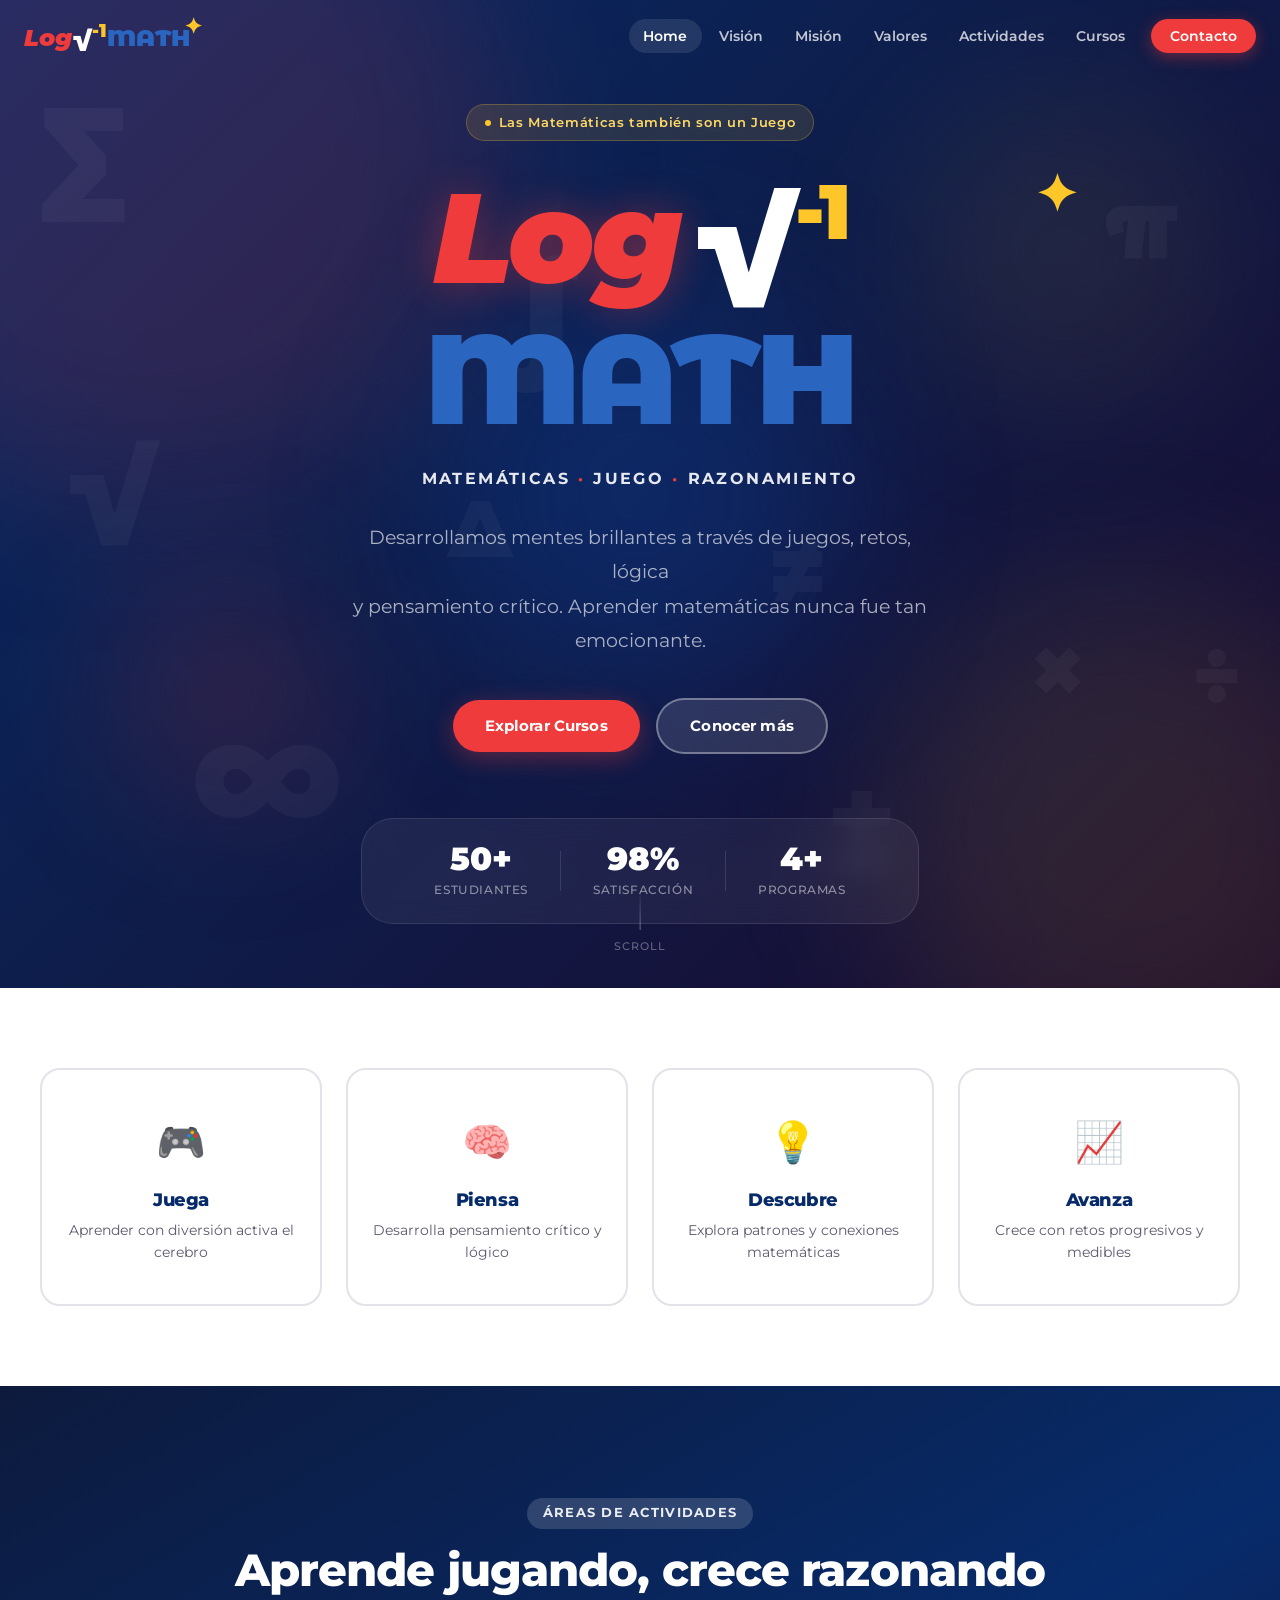
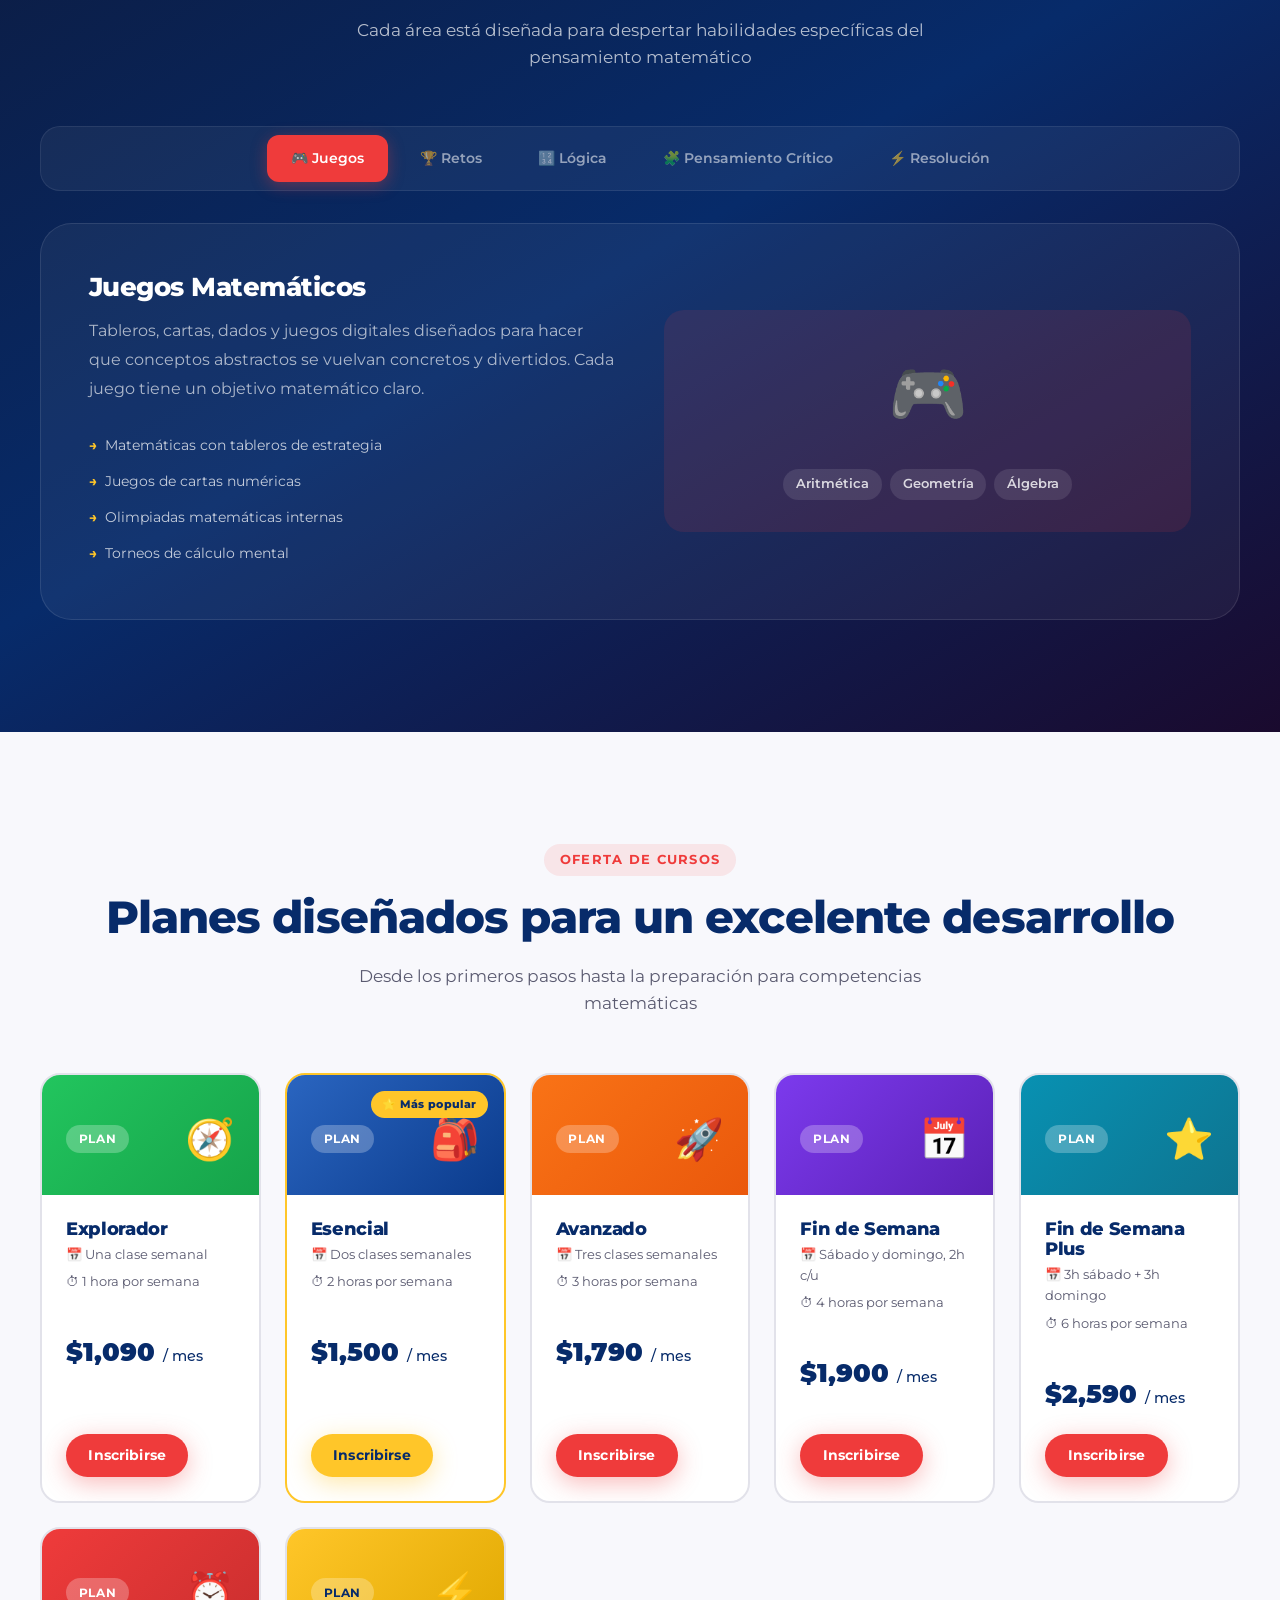
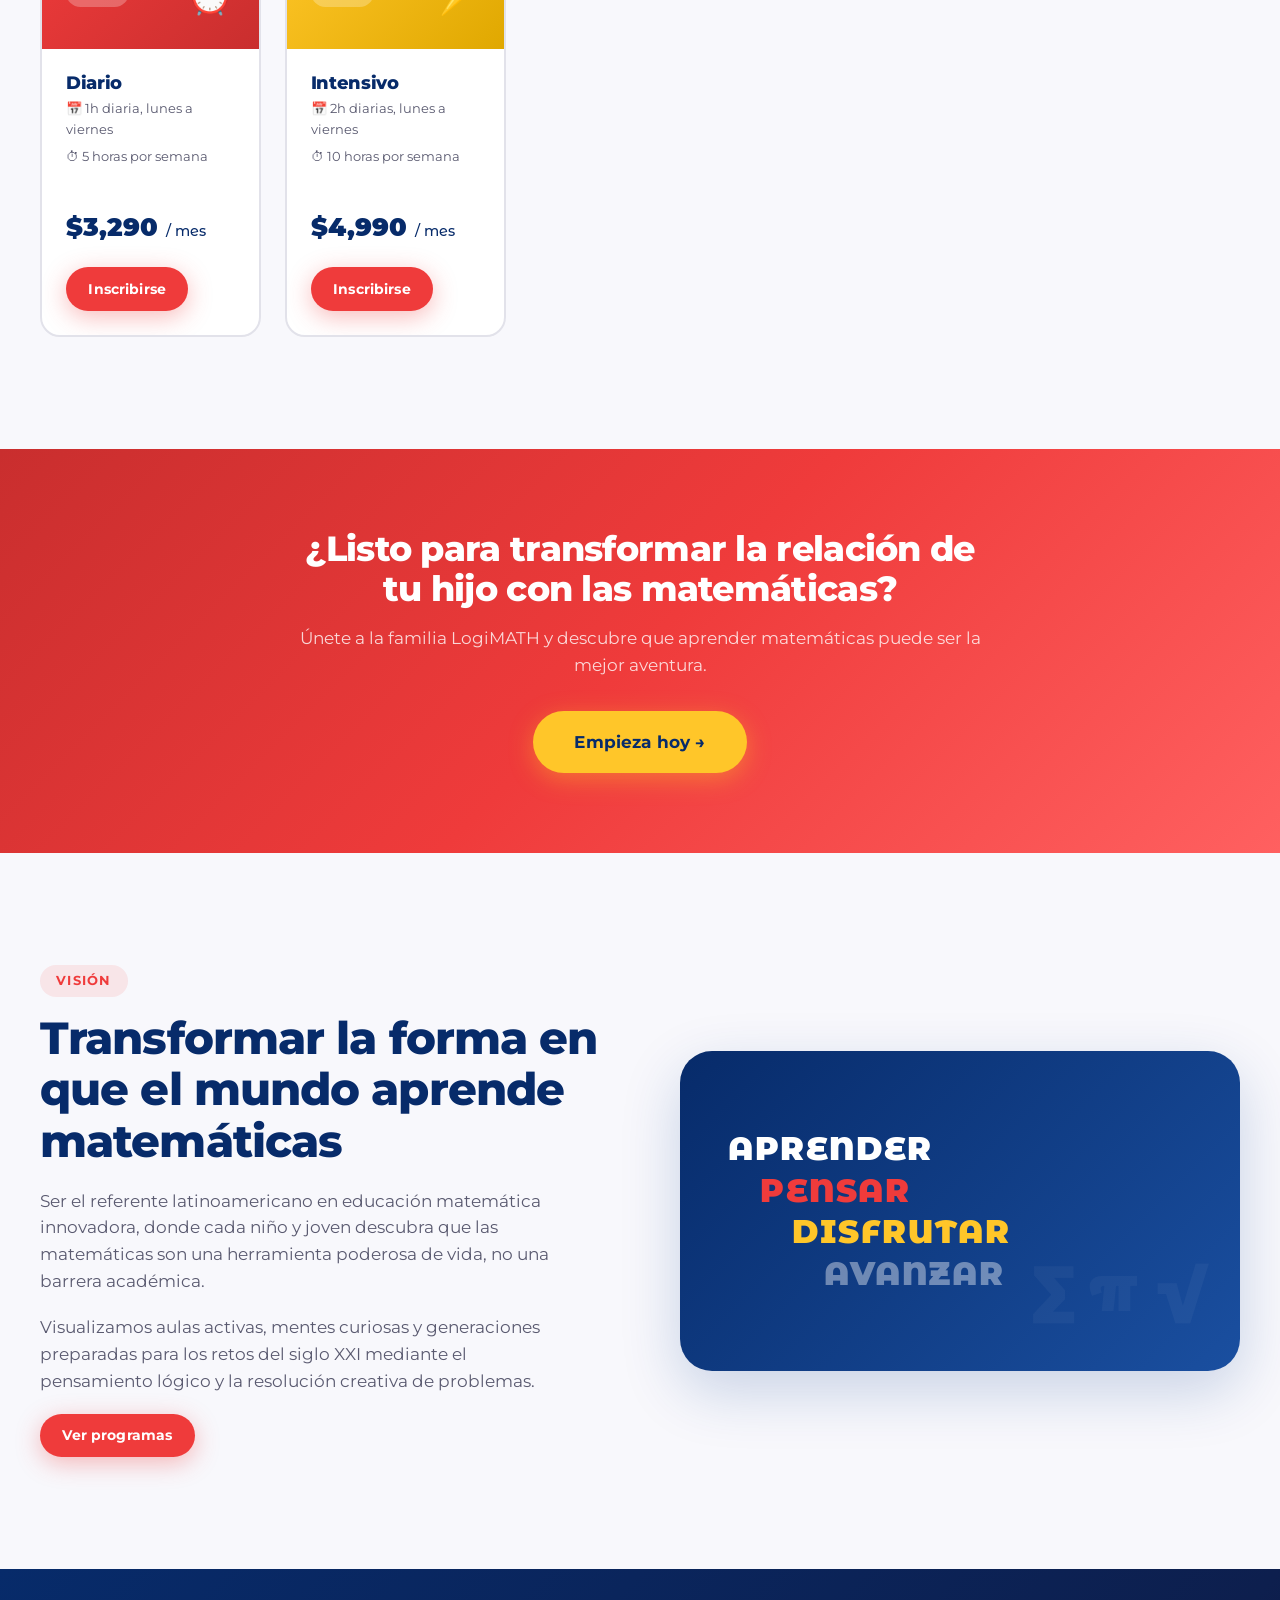
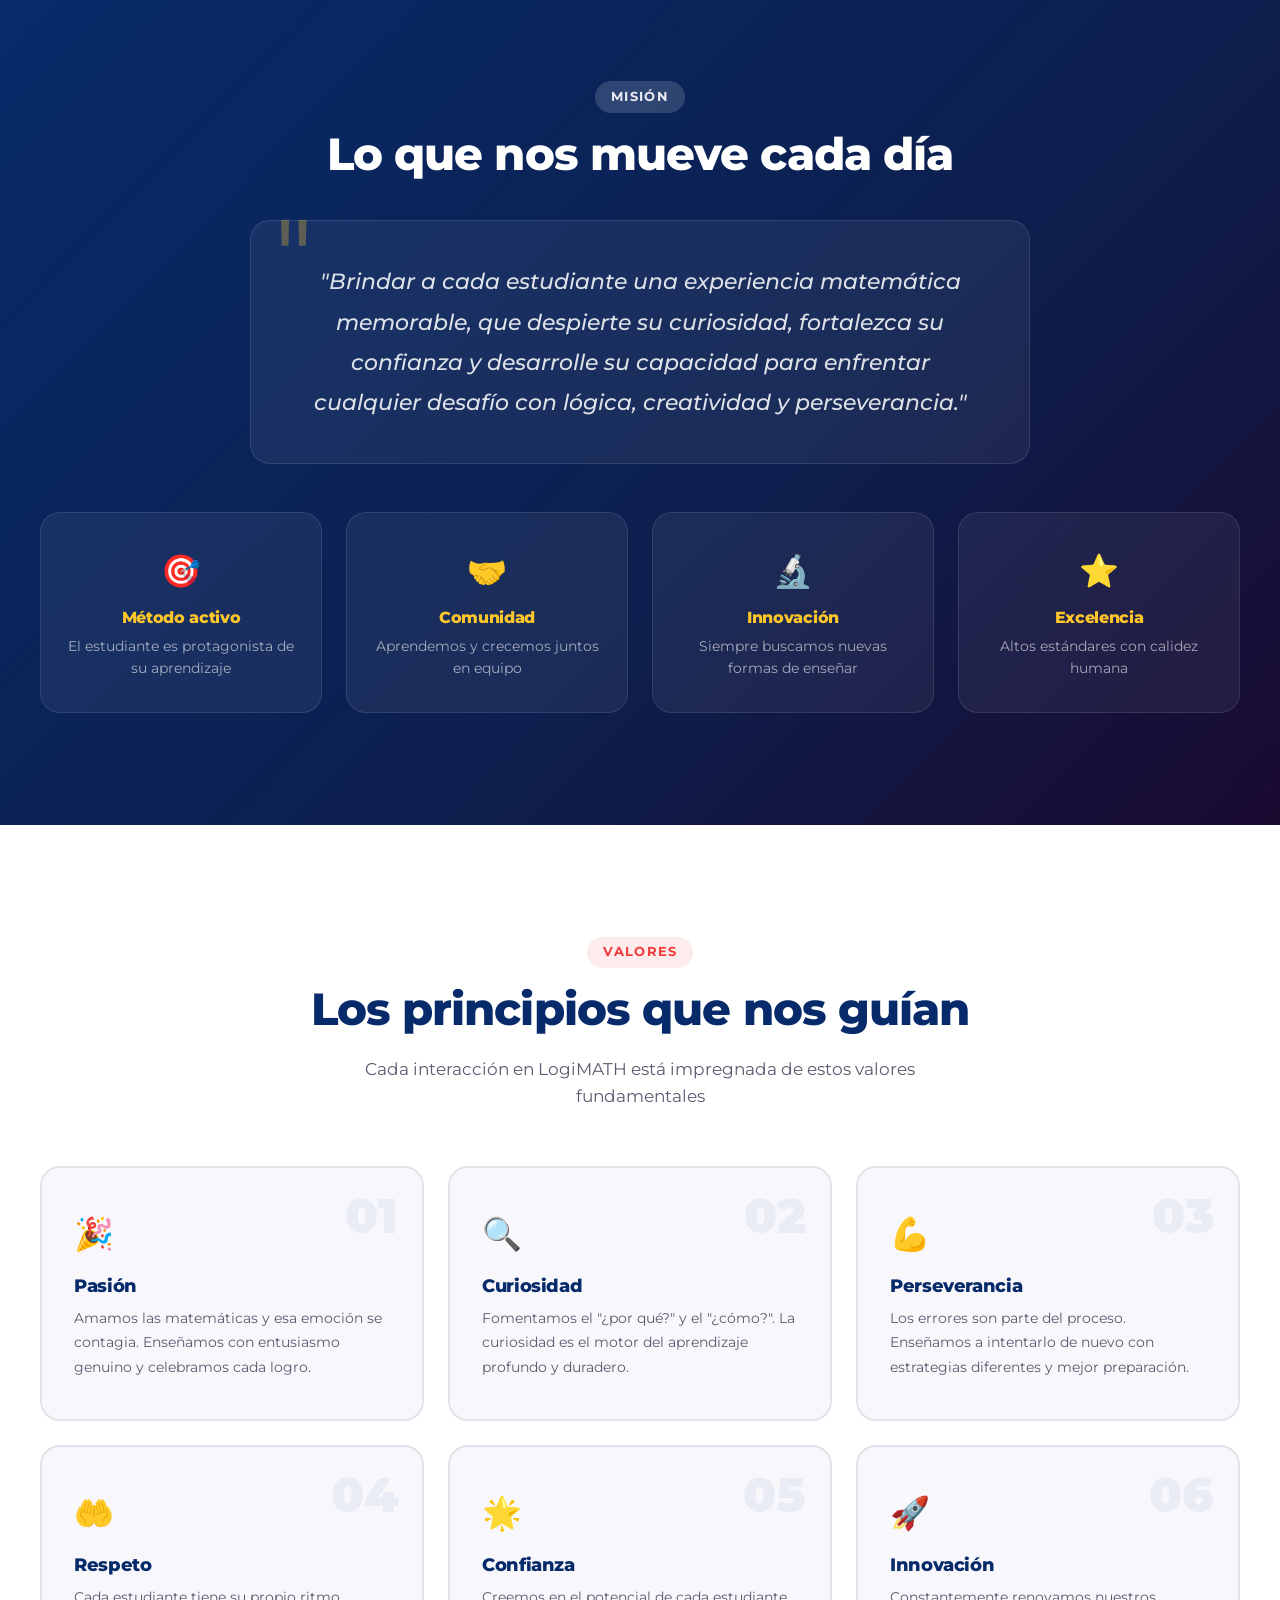
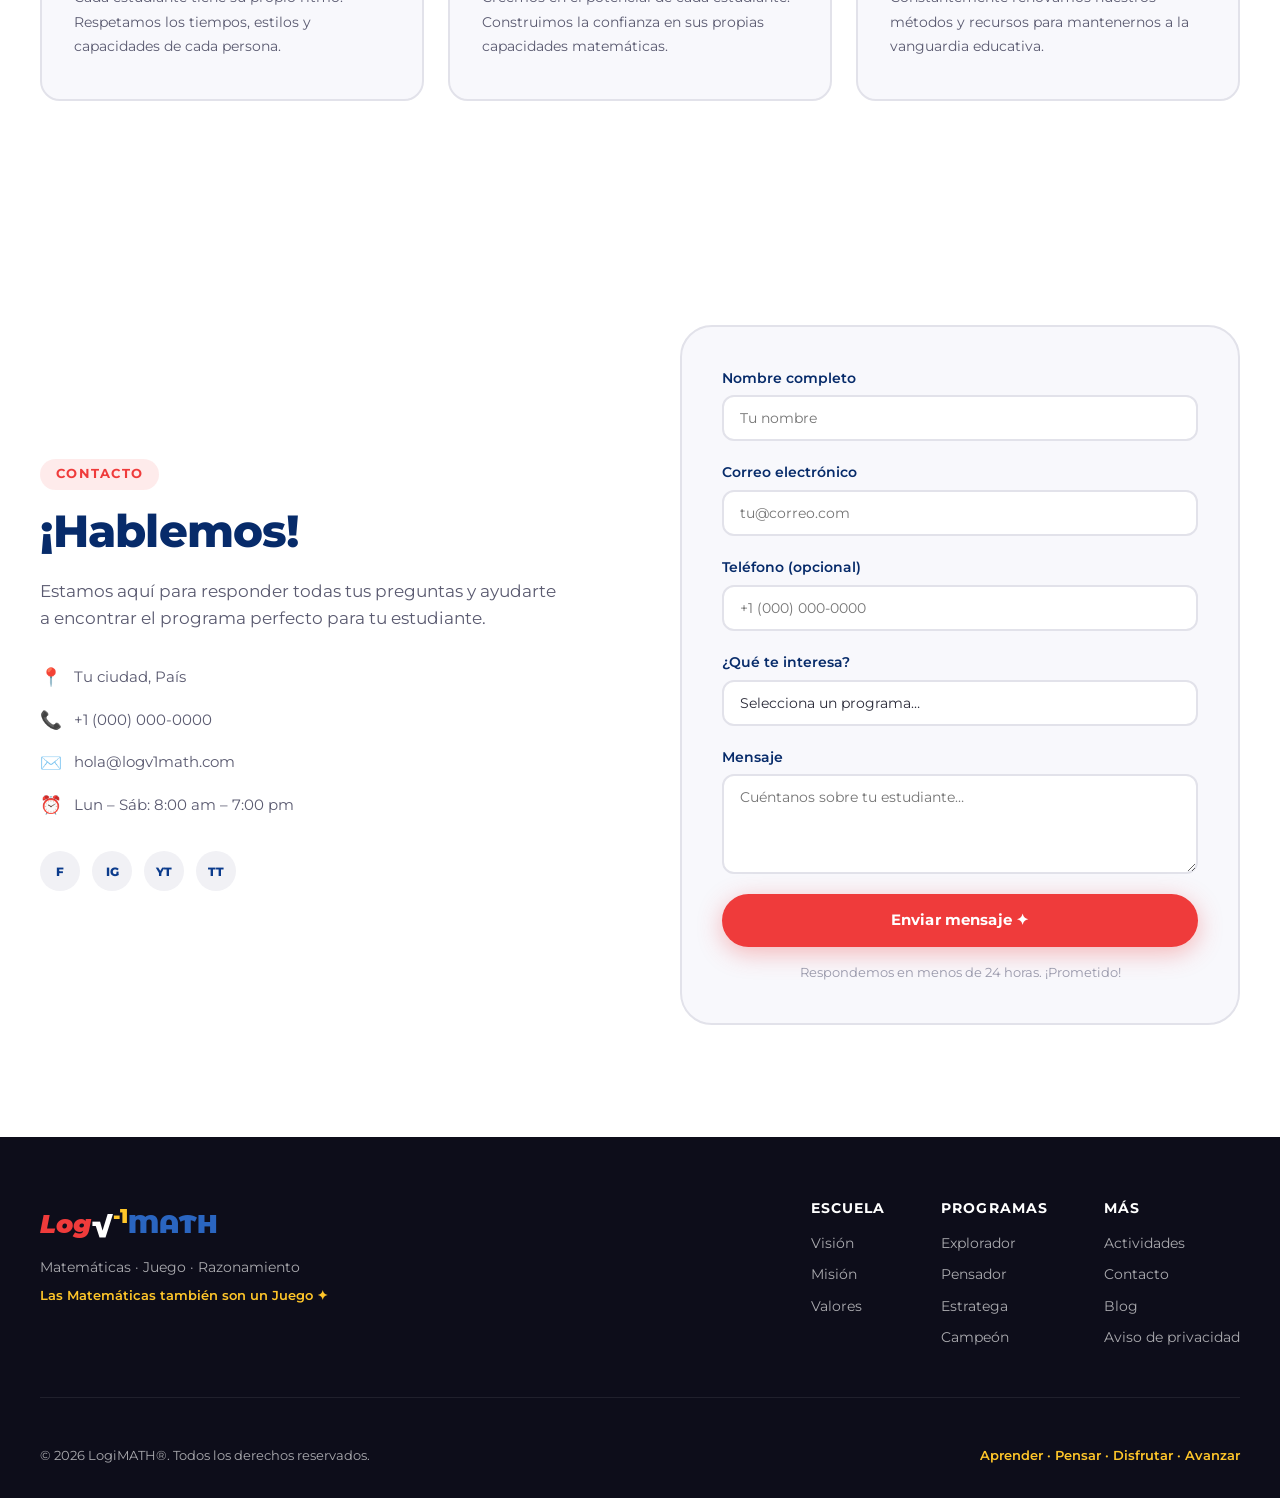
==== commit 211bd383: "💰 Reemplazar cursos por 7 planes reales con precios y colores únicos" ====
--- a/index.html
+++ b/index.html
@@ -1,15 +1,20 @@
 <!DOCTYPE html>
 <html lang="es">
+
 <head>
   <meta charset="UTF-8" />
   <meta name="viewport" content="width=device-width, initial-scale=1.0" />
-  <meta name="description" content="LogiMATH — Escuela de matemáticas donde los estudiantes aprenden mediante juegos, retos, lógica y pensamiento crítico. Matemáticas, Juego y Razonamiento." />
-  <title>LogiMATH | · Matemáticas · Juego · Razonamiento</title>
+  <meta name="description"
+    content="LogiMATH — Escuela de matemáticas donde los estudiantes aprenden mediante juegos, retos, lógica y pensamiento crítico. Matemáticas, Juego y Razonamiento." />
+  <title>LogiMATH | Matemáticas · Juego · Razonamiento</title>
   <link rel="preconnect" href="https://fonts.googleapis.com" />
   <link rel="preconnect" href="https://fonts.gstatic.com" crossorigin />
-  <link href="https://fonts.googleapis.com/css2?family=Montserrat+Alternates:wght@400;500;600;700;800;900&family=Montserrat:wght@300;400;500;600;700;800;900&display=swap" rel="stylesheet" />
+  <link
+    href="https://fonts.googleapis.com/css2?family=Montserrat+Alternates:wght@400;500;600;700;800;900&family=Montserrat:wght@300;400;500;600;700;800;900&display=swap"
+    rel="stylesheet" />
   <link rel="stylesheet" href="styles.css" />
 </head>
+
 <body>
 
   <!-- ═══════════════════════════════════ NAVIGATION ═══════════════════════════════════ -->
@@ -17,23 +22,25 @@
     <div class="nav-inner">
       <a href="#home" class="nav-logo" aria-label="LogiMATH inicio">
         <span class="logo-text">
-          <span class="logo-log">Log</span><span class="logo-sqrt">√<span class="logo-neg">-1</span></span><span class="logo-math">MATH</span>
+          <span class="logo-log">Log</span><span class="logo-sqrt">√<span class="logo-neg">-1</span></span><span
+            class="logo-math">MATH</span>
         </span>
         <span class="logo-spark" aria-hidden="true">✦</span>
       </a>
 
-      <button class="nav-hamburger" id="navHamburger" aria-label="Abrir menú" aria-expanded="false" aria-controls="navLinks">
+      <button class="nav-hamburger" id="navHamburger" aria-label="Abrir menú" aria-expanded="false"
+        aria-controls="navLinks">
         <span></span><span></span><span></span>
       </button>
 
       <ul class="nav-links" id="navLinks" role="list">
-        <li><a href="#home"       class="nav-link active" data-section="home">Home</a></li>
-        <li><a href="#vision"     class="nav-link" data-section="vision">Visión</a></li>
-        <li><a href="#mision"     class="nav-link" data-section="mision">Misión</a></li>
-        <li><a href="#valores"    class="nav-link" data-section="valores">Valores</a></li>
+        <li><a href="#home" class="nav-link active" data-section="home">Home</a></li>
+        <li><a href="#vision" class="nav-link" data-section="vision">Visión</a></li>
+        <li><a href="#mision" class="nav-link" data-section="mision">Misión</a></li>
+        <li><a href="#valores" class="nav-link" data-section="valores">Valores</a></li>
         <li><a href="#actividades" class="nav-link" data-section="actividades">Actividades</a></li>
-        <li><a href="#cursos"     class="nav-link" data-section="cursos">Cursos</a></li>
-        <li><a href="#contacto"   class="nav-link nav-link--cta" data-section="contacto">Contacto</a></li>
+        <li><a href="#cursos" class="nav-link" data-section="cursos">Cursos</a></li>
+        <li><a href="#contacto" class="nav-link nav-link--cta" data-section="contacto">Contacto</a></li>
       </ul>
     </div>
   </nav>
@@ -70,7 +77,8 @@
         </div>
 
         <h1 class="hero-logo reveal reveal--delay-1">
-          <span class="hl-log">Log</span><span class="hl-sqrt">√<span class="hl-neg">-1</span></span><span class="hl-math">MATH</span><span class="hl-spark" aria-hidden="true">✦</span>
+          <span class="hl-log">Log</span><span class="hl-sqrt">√<span class="hl-neg">-1</span></span><span
+            class="hl-math">MATH</span><span class="hl-spark" aria-hidden="true">✦</span>
         </h1>
 
         <p class="hero-tagline reveal reveal--delay-2">
@@ -93,17 +101,17 @@
 
         <div class="hero-stats reveal reveal--delay-5">
           <div class="stat-card">
-            <span class="stat-num">500<span class="stat-plus">+</span></span>
+            <span class="stat-num">50<span class="stat-plus">+</span></span>
             <span class="stat-label">Estudiantes</span>
           </div>
           <div class="stat-divider" aria-hidden="true"></div>
           <div class="stat-card">
-            <span class="stat-num">98<span class="stat-pct">%</span></span>
+            <span class="stat-num">95<span class="stat-pct">%</span></span>
             <span class="stat-label">Satisfacción</span>
           </div>
           <div class="stat-divider" aria-hidden="true"></div>
           <div class="stat-card">
-            <span class="stat-num">12<span class="stat-plus">+</span></span>
+            <span class="stat-num">4<span class="stat-plus">+</span></span>
             <span class="stat-label">Programas</span>
           </div>
         </div>
@@ -149,22 +157,29 @@
         <div class="text-center reveal">
           <span class="section-tag section-tag--light">Áreas de Actividades</span>
           <h2 class="section-title section-title--light">Aprende jugando, crece razonando</h2>
-          <p class="section-subtitle section-subtitle--light">Cada área está diseñada para despertar habilidades específicas del pensamiento matemático</p>
+          <p class="section-subtitle section-subtitle--light">Cada área está diseñada para despertar habilidades
+            específicas del pensamiento matemático</p>
         </div>
         <div class="actividades-tabs reveal reveal--delay-1">
           <div class="act-tabs-nav" role="tablist" aria-label="Áreas de actividades">
-            <button class="act-tab active" role="tab" aria-selected="true"  aria-controls="tab-juegos"    id="btn-juegos">🎮 Juegos</button>
-            <button class="act-tab"        role="tab" aria-selected="false" aria-controls="tab-retos"     id="btn-retos">🏆 Retos</button>
-            <button class="act-tab"        role="tab" aria-selected="false" aria-controls="tab-logica"    id="btn-logica">🔢 Lógica</button>
-            <button class="act-tab"        role="tab" aria-selected="false" aria-controls="tab-critico"   id="btn-critico">🧩 Pensamiento Crítico</button>
-            <button class="act-tab"        role="tab" aria-selected="false" aria-controls="tab-problemas" id="btn-problemas">⚡ Resolución</button>
+            <button class="act-tab active" role="tab" aria-selected="true" aria-controls="tab-juegos" id="btn-juegos">🎮
+              Juegos</button>
+            <button class="act-tab" role="tab" aria-selected="false" aria-controls="tab-retos" id="btn-retos">🏆
+              Retos</button>
+            <button class="act-tab" role="tab" aria-selected="false" aria-controls="tab-logica" id="btn-logica">🔢
+              Lógica</button>
+            <button class="act-tab" role="tab" aria-selected="false" aria-controls="tab-critico" id="btn-critico">🧩
+              Pensamiento Crítico</button>
+            <button class="act-tab" role="tab" aria-selected="false" aria-controls="tab-problemas" id="btn-problemas">⚡
+              Resolución</button>
           </div>
           <div class="act-tabs-content">
             <div class="act-panel active" id="tab-juegos" role="tabpanel" aria-labelledby="btn-juegos">
               <div class="act-panel-inner">
                 <div class="act-info">
                   <h3>Juegos Matemáticos</h3>
-                  <p>Tableros, cartas, dados y juegos digitales diseñados para hacer que conceptos abstractos se vuelvan concretos y divertidos. Cada juego tiene un objetivo matemático claro.</p>
+                  <p>Tableros, cartas, dados y juegos digitales diseñados para hacer que conceptos abstractos se vuelvan
+                    concretos y divertidos. Cada juego tiene un objetivo matemático claro.</p>
                   <ul class="act-list">
                     <li>Matemáticas con tableros de estrategia</li>
                     <li>Juegos de cartas numéricas</li>
@@ -184,7 +199,8 @@
               <div class="act-panel-inner">
                 <div class="act-info">
                   <h3>Retos Semanales</h3>
-                  <p>Desafíos cronometrados y progresivos que mantienen motivados a los estudiantes. Cada semana nuevos problemas que superan el nivel anterior.</p>
+                  <p>Desafíos cronometrados y progresivos que mantienen motivados a los estudiantes. Cada semana nuevos
+                    problemas que superan el nivel anterior.</p>
                   <ul class="act-list">
                     <li>Problemas de la semana con premios</li>
                     <li>Ranking y tabla de líderes</li>
@@ -204,7 +220,8 @@
               <div class="act-panel-inner">
                 <div class="act-info">
                   <h3>Lógica y Razonamiento</h3>
-                  <p>Ejercicios de deducción, secuencias, patrones y razonamiento abstracto que fortalecen la mente más allá de las fórmulas.</p>
+                  <p>Ejercicios de deducción, secuencias, patrones y razonamiento abstracto que fortalecen la mente más
+                    allá de las fórmulas.</p>
                   <ul class="act-list">
                     <li>Puzzles lógicos y acertijos</li>
                     <li>Secuencias numéricas y geométricas</li>
@@ -224,7 +241,8 @@
               <div class="act-panel-inner">
                 <div class="act-info">
                   <h3>Pensamiento Crítico</h3>
-                  <p>Analizamos, cuestionamos y evaluamos. Enseñamos a los estudiantes a no aceptar respuestas sin entender el "por qué" detrás de ellas.</p>
+                  <p>Analizamos, cuestionamos y evaluamos. Enseñamos a los estudiantes a no aceptar respuestas sin
+                    entender el "por qué" detrás de ellas.</p>
                   <ul class="act-list">
                     <li>Análisis de errores matemáticos</li>
                     <li>Debates y argumentación lógica</li>
@@ -244,7 +262,8 @@
               <div class="act-panel-inner">
                 <div class="act-info">
                   <h3>Resolución de Problemas</h3>
-                  <p>El corazón de nuestro método. Los estudiantes aprenden estrategias universales para abordar cualquier tipo de problema, matemático o de la vida real.</p>
+                  <p>El corazón de nuestro método. Los estudiantes aprenden estrategias universales para abordar
+                    cualquier tipo de problema, matemático o de la vida real.</p>
                   <ul class="act-list">
                     <li>Método de Polya y estrategias de resolución</li>
                     <li>Problemas con contexto real</li>
@@ -266,98 +285,154 @@
     </section>
 
     <!-- ═══════════════════════════════════ CURSOS ═══════════════════════════════════ -->
-    <section id="cursos" class="section section--cursos" aria-label="Oferta de cursos">
+    <section id="cursos" class="section section--cursos" aria-label="Nuestra Oferta">
       <div class="container">
         <div class="text-center reveal">
           <span class="section-tag">Oferta de Cursos</span>
-          <h2 class="section-title">Programas diseñados para cada nivel</h2>
+          <h2 class="section-title">Planes diseñados para un excelente desarrollo</h2>
           <p class="section-subtitle">Desde los primeros pasos hasta la preparación para competencias matemáticas</p>
         </div>
-        <div class="cursos-grid">
-          <article class="curso-card reveal" aria-label="Curso Explorador">
-            <div class="cc-header cc-header--red">
-              <div class="cc-level">Nivel 1</div>
-              <div class="cc-icon" aria-hidden="true">🌱</div>
+        <div class="cursos-grid cursos-grid--planes">
+
+          <!-- 1. EXPLORADOR -->
+          <article class="curso-card reveal" aria-label="Plan Explorador">
+            <div class="cc-header cc-header--green">
+              <div class="cc-level">Plan</div>
+              <div class="cc-icon" aria-hidden="true">🧭</div>
             </div>
             <div class="cc-body">
-              <h3>Explorador Matemático</h3>
-              <p class="cc-ages">6 – 8 años</p>
-              <p class="cc-desc">Introducción al mundo de los números mediante juegos, canciones y manipulativos. Desarrollamos la base numérica con alegría.</p>
+              <h3>Explorador</h3>
               <ul class="cc-features">
-                <li>✓ Números y operaciones básicas</li>
-                <li>✓ Geometría con figuras</li>
-                <li>✓ Patrones y secuencias simples</li>
-                <li>✓ Razonamiento espacial</li>
+                <li>📅 Una clase semanal</li>
+                <li>⏱ 1 hora por semana</li>
               </ul>
+              <div class="cc-price">$1,090 <span class="cc-period">/ mes</span></div>
               <div class="cc-footer">
-                <a href="#contacto" class="btn btn--primary btn--sm" id="cursoExploradorCta">Inscribirse</a>
+                <a href="#contacto" class="btn btn--primary btn--sm" id="planExploradorCta">Inscribirse</a>
               </div>
             </div>
           </article>
-          <article class="curso-card curso-card--featured reveal reveal--delay-1" aria-label="Curso Pensador">
+
+          <!-- 2. ESENCIAL (más popular) -->
+          <article class="curso-card curso-card--featured reveal reveal--delay-1" aria-label="Plan Esencial">
             <div class="cc-badge">⭐ Más popular</div>
             <div class="cc-header cc-header--blue">
-              <div class="cc-level">Nivel 2</div>
+              <div class="cc-level">Plan</div>
+              <div class="cc-icon" aria-hidden="true">🎒</div>
+            </div>
+            <div class="cc-body">
+              <h3>Esencial</h3>
+              <ul class="cc-features">
+                <li>📅 Dos clases semanales</li>
+                <li>⏱ 2 horas por semana</li>
+              </ul>
+              <div class="cc-price">$1,500 <span class="cc-period">/ mes</span></div>
+              <div class="cc-footer">
+                <a href="#contacto" class="btn btn--yellow btn--sm" id="planEsencialCta">Inscribirse</a>
+              </div>
+            </div>
+          </article>
+
+          <!-- 3. AVANZADO -->
+          <article class="curso-card reveal reveal--delay-2" aria-label="Plan Avanzado">
+            <div class="cc-header cc-header--orange">
+              <div class="cc-level">Plan</div>
               <div class="cc-icon" aria-hidden="true">🚀</div>
             </div>
             <div class="cc-body">
-              <h3>Pensador Activo</h3>
-              <p class="cc-ages">9 – 11 años</p>
-              <p class="cc-desc">El nivel donde la magia del pensamiento lógico toma vuelo. Retos, problemas y juegos estratégicos forman la mente.</p>
+              <h3>Avanzado</h3>
               <ul class="cc-features">
-                <li>✓ Fracciones y decimales lúdicos</li>
-                <li>✓ Álgebra introductoria con juegos</li>
-                <li>✓ Resolución de problemas complejos</li>
-                <li>✓ Olimpiadas internas</li>
+                <li>📅 Tres clases semanales</li>
+                <li>⏱ 3 horas por semana</li>
               </ul>
+              <div class="cc-price">$1,790 <span class="cc-period">/ mes</span></div>
               <div class="cc-footer">
-                <a href="#contacto" class="btn btn--yellow btn--sm" id="cursoPensadorCta">Inscribirse</a>
+                <a href="#contacto" class="btn btn--primary btn--sm" id="planAvanzadoCta">Inscribirse</a>
               </div>
             </div>
           </article>
-          <article class="curso-card reveal reveal--delay-2" aria-label="Curso Estratega">
-            <div class="cc-header cc-header--navy">
-              <div class="cc-level">Nivel 3</div>
-              <div class="cc-icon" aria-hidden="true">🧠</div>
+
+          <!-- 4. FIN DE SEMANA -->
+          <article class="curso-card reveal reveal--delay-3" aria-label="Plan Fin de Semana">
+            <div class="cc-header cc-header--purple">
+              <div class="cc-level">Plan</div>
+              <div class="cc-icon" aria-hidden="true">📅</div>
             </div>
             <div class="cc-body">
-              <h3>Estratega Matemático</h3>
-              <p class="cc-ages">12 – 14 años</p>
-              <p class="cc-desc">Para quienes quieren ir más allá. Álgebra, geometría avanzada y preparación para competencias regionales.</p>
+              <h3>Fin de Semana</h3>
               <ul class="cc-features">
-                <li>✓ Álgebra y funciones</li>
-                <li>✓ Geometría analítica</li>
-                <li>✓ Estadística y probabilidad</li>
-                <li>✓ Preparación olímpica</li>
+                <li>📅 Sábado y domingo, 2h c/u</li>
+                <li>⏱ 4 horas por semana</li>
               </ul>
+              <div class="cc-price">$1,900 <span class="cc-period">/ mes</span></div>
               <div class="cc-footer">
-                <a href="#contacto" class="btn btn--primary btn--sm" id="cursoEstrategaCta">Inscribirse</a>
+                <a href="#contacto" class="btn btn--primary btn--sm" id="planFinSemanaCta">Inscribirse</a>
               </div>
             </div>
           </article>
-          <article class="curso-card reveal reveal--delay-3" aria-label="Curso Campeón">
+
+          <!-- 5. FIN DE SEMANA PLUS -->
+          <article class="curso-card reveal" aria-label="Plan Fin de Semana Plus">
+            <div class="cc-header cc-header--teal">
+              <div class="cc-level">Plan</div>
+              <div class="cc-icon" aria-hidden="true">⭐</div>
+            </div>
+            <div class="cc-body">
+              <h3>Fin de Semana Plus</h3>
+              <ul class="cc-features">
+                <li>📅 3h sábado + 3h domingo</li>
+                <li>⏱ 6 horas por semana</li>
+              </ul>
+              <div class="cc-price">$2,590 <span class="cc-period">/ mes</span></div>
+              <div class="cc-footer">
+                <a href="#contacto" class="btn btn--primary btn--sm" id="planFinSemanaPlusCta">Inscribirse</a>
+              </div>
+            </div>
+          </article>
+
+          <!-- 6. DIARIO -->
+          <article class="curso-card reveal reveal--delay-1" aria-label="Plan Diario">
+            <div class="cc-header cc-header--red">
+              <div class="cc-level">Plan</div>
+              <div class="cc-icon" aria-hidden="true">⏰</div>
+            </div>
+            <div class="cc-body">
+              <h3>Diario</h3>
+              <ul class="cc-features">
+                <li>📅 1h diaria, lunes a viernes</li>
+                <li>⏱ 5 horas por semana</li>
+              </ul>
+              <div class="cc-price">$3,290 <span class="cc-period">/ mes</span></div>
+              <div class="cc-footer">
+                <a href="#contacto" class="btn btn--primary btn--sm" id="planDiarioCta">Inscribirse</a>
+              </div>
+            </div>
+          </article>
+
+          <!-- 7. INTENSIVO -->
+          <article class="curso-card reveal reveal--delay-2" aria-label="Plan Intensivo">
             <div class="cc-header cc-header--gold">
-              <div class="cc-level">Nivel 4</div>
-              <div class="cc-icon" aria-hidden="true">🏆</div>
+              <div class="cc-level">Plan</div>
+              <div class="cc-icon" aria-hidden="true">⚡</div>
             </div>
             <div class="cc-body">
-              <h3>Campeón Olímpico</h3>
-              <p class="cc-ages">15 – 18 años</p>
-              <p class="cc-desc">Preparación intensiva para olimpiadas nacionales e internacionales. Matemáticas de alto rendimiento.</p>
+              <h3>Intensivo</h3>
               <ul class="cc-features">
-                <li>✓ Cálculo diferencial introductorio</li>
-                <li>✓ Teoría de números</li>
-                <li>✓ Combinatoria y lógica avanzada</li>
-                <li>✓ Simulacros olímpicos</li>
+                <li>📅 2h diarias, lunes a viernes</li>
+                <li>⏱ 10 horas por semana</li>
               </ul>
+              <div class="cc-price">$4,990 <span class="cc-period">/ mes</span></div>
               <div class="cc-footer">
-                <a href="#contacto" class="btn btn--primary btn--sm" id="cursoCampeonCta">Inscribirse</a>
+                <a href="#contacto" class="btn btn--primary btn--sm" id="planIntensivoCta">Inscribirse</a>
               </div>
             </div>
           </article>
-        </div>
-      </div>
-    </section>
+
+      </div>
+    </section>
+
+    </section>
+
 
     <!-- ═══════════════════════════════════ CTA BAND ═══════════════════════════════════ -->
     <section class="section section--cta-band" aria-label="Llamada a la acción">
@@ -377,10 +452,12 @@
           <span class="section-tag">Visión</span>
           <h2 class="section-title">Transformar la forma en que el mundo aprende matemáticas</h2>
           <p class="section-body">
-            Ser el referente latinoamericano en educación matemática innovadora, donde cada niño y joven descubra que las matemáticas son una herramienta poderosa de vida, no una barrera académica.
+            Ser el referente latinoamericano en educación matemática innovadora, donde cada niño y joven descubra que
+            las matemáticas son una herramienta poderosa de vida, no una barrera académica.
           </p>
           <p class="section-body">
-            Visualizamos aulas activas, mentes curiosas y generaciones preparadas para los retos del siglo XXI mediante el pensamiento lógico y la resolución creativa de problemas.
+            Visualizamos aulas activas, mentes curiosas y generaciones preparadas para los retos del siglo XXI mediante
+            el pensamiento lógico y la resolución creativa de problemas.
           </p>
           <a href="#cursos" class="btn btn--primary btn--sm" id="visionCta">Ver programas</a>
         </div>
@@ -409,7 +486,9 @@
         </div>
         <div class="mision-quote reveal reveal--delay-1">
           <blockquote>
-            "Brindar a cada estudiante una experiencia matemática memorable, que despierte su curiosidad, fortalezca su confianza y desarrolle su capacidad para enfrentar cualquier desafío con lógica, creatividad y perseverancia."
+            "Brindar a cada estudiante una experiencia matemática memorable, que despierte su curiosidad, fortalezca su
+            confianza y desarrolle su capacidad para enfrentar cualquier desafío con lógica, creatividad y
+            perseverancia."
           </blockquote>
         </div>
         <div class="mision-pillars reveal reveal--delay-2">
@@ -450,21 +529,24 @@
             <div class="valor-num" aria-hidden="true">01</div>
             <div class="valor-icon" aria-hidden="true">🎉</div>
             <h3>Pasión</h3>
-            <p>Amamos las matemáticas y esa emoción se contagia. Enseñamos con entusiasmo genuino y celebramos cada logro.</p>
+            <p>Amamos las matemáticas y esa emoción se contagia. Enseñamos con entusiasmo genuino y celebramos cada
+              logro.</p>
             <div class="valor-bar" aria-hidden="true"></div>
           </div>
           <div class="valor-card reveal reveal--delay-1">
             <div class="valor-num" aria-hidden="true">02</div>
             <div class="valor-icon" aria-hidden="true">🔍</div>
             <h3>Curiosidad</h3>
-            <p>Fomentamos el "¿por qué?" y el "¿cómo?". La curiosidad es el motor del aprendizaje profundo y duradero.</p>
+            <p>Fomentamos el "¿por qué?" y el "¿cómo?". La curiosidad es el motor del aprendizaje profundo y duradero.
+            </p>
             <div class="valor-bar" aria-hidden="true"></div>
           </div>
           <div class="valor-card reveal reveal--delay-2">
             <div class="valor-num" aria-hidden="true">03</div>
             <div class="valor-icon" aria-hidden="true">💪</div>
             <h3>Perseverancia</h3>
-            <p>Los errores son parte del proceso. Enseñamos a intentarlo de nuevo con estrategias diferentes y mejor preparación.</p>
+            <p>Los errores son parte del proceso. Enseñamos a intentarlo de nuevo con estrategias diferentes y mejor
+              preparación.</p>
             <div class="valor-bar" aria-hidden="true"></div>
           </div>
           <div class="valor-card reveal reveal--delay-3">
@@ -478,7 +560,8 @@
             <div class="valor-num" aria-hidden="true">05</div>
             <div class="valor-icon" aria-hidden="true">🌟</div>
             <h3>Confianza</h3>
-            <p>Creemos en el potencial de cada estudiante. Construimos la confianza en sus propias capacidades matemáticas.</p>
+            <p>Creemos en el potencial de cada estudiante. Construimos la confianza en sus propias capacidades
+              matemáticas.</p>
             <div class="valor-bar" aria-hidden="true"></div>
           </div>
           <div class="valor-card reveal reveal--delay-1">
@@ -498,7 +581,8 @@
         <div class="split-text reveal">
           <span class="section-tag">Contacto</span>
           <h2 class="section-title">¡Hablemos!</h2>
-          <p class="section-body">Estamos aquí para responder todas tus preguntas y ayudarte a encontrar el programa perfecto para tu estudiante.</p>
+          <p class="section-body">Estamos aquí para responder todas tus preguntas y ayudarte a encontrar el programa
+            perfecto para tu estudiante.</p>
           <div class="contact-info">
             <div class="ci-item">
               <span class="ci-icon" aria-hidden="true">📍</span>
@@ -568,7 +652,8 @@
       <div class="footer-top">
         <div class="footer-brand">
           <span class="footer-logo">
-            <span class="logo-log">Log</span><span class="logo-sqrt">√<span class="logo-neg">-1</span></span><span class="logo-math">MATH</span>
+            <span class="logo-log">Log</span><span class="logo-sqrt">√<span class="logo-neg">-1</span></span><span
+              class="logo-math">MATH</span>
           </span>
           <p class="footer-tagline">Matemáticas · Juego · Razonamiento</p>
           <p class="footer-slogan">Las Matemáticas también son un Juego ✦</p>
@@ -605,4 +690,5 @@
 
   <script src="script.js"></script>
 </body>
-</html>
+
+</html>
--- a/styles.css
+++ b/styles.css
@@ -899,6 +899,10 @@
 .cc-header--blue  { background: linear-gradient(135deg, #2a65c0, var(--navy));          }
 .cc-header--navy  { background: linear-gradient(135deg, var(--navy-dark), #041a52);     }
 .cc-header--gold  { background: linear-gradient(135deg, var(--yellow), var(--yellow-dark)); }
+.cc-header--green  { background: linear-gradient(135deg, #22c55e, #16a34a); }
+.cc-header--orange { background: linear-gradient(135deg, #f97316, #ea580c); }
+.cc-header--purple { background: linear-gradient(135deg, #7c3aed, #5b21b6); }
+.cc-header--teal   { background: linear-gradient(135deg, #0891b2, #0e7490); }
 
 .cc-level {
   background: rgba(255,255,255,.25);
@@ -931,6 +935,26 @@
 }
 
 .cc-footer { margin-top: auto; }
+
+/* Precio del plan */
+.cc-price {
+  font-size: 1.6rem;
+  font-weight: 900;
+  color: var(--navy-dark);
+  margin: 1rem 0 1.2rem;
+  font-family: var(--font-alt);
+}
+.cc-period {
+  font-size: .9rem;
+  font-weight: 500;
+  color: var(--gray-500);
+}
+
+/* Grid de planes: auto-fit para 7 tarjetas */
+.cursos-grid--planes {
+  grid-template-columns: repeat(auto-fit, minmax(220px, 1fr));
+}
+
 
 /* ════════════════════════════════════════════════════════════
    CTA BAND
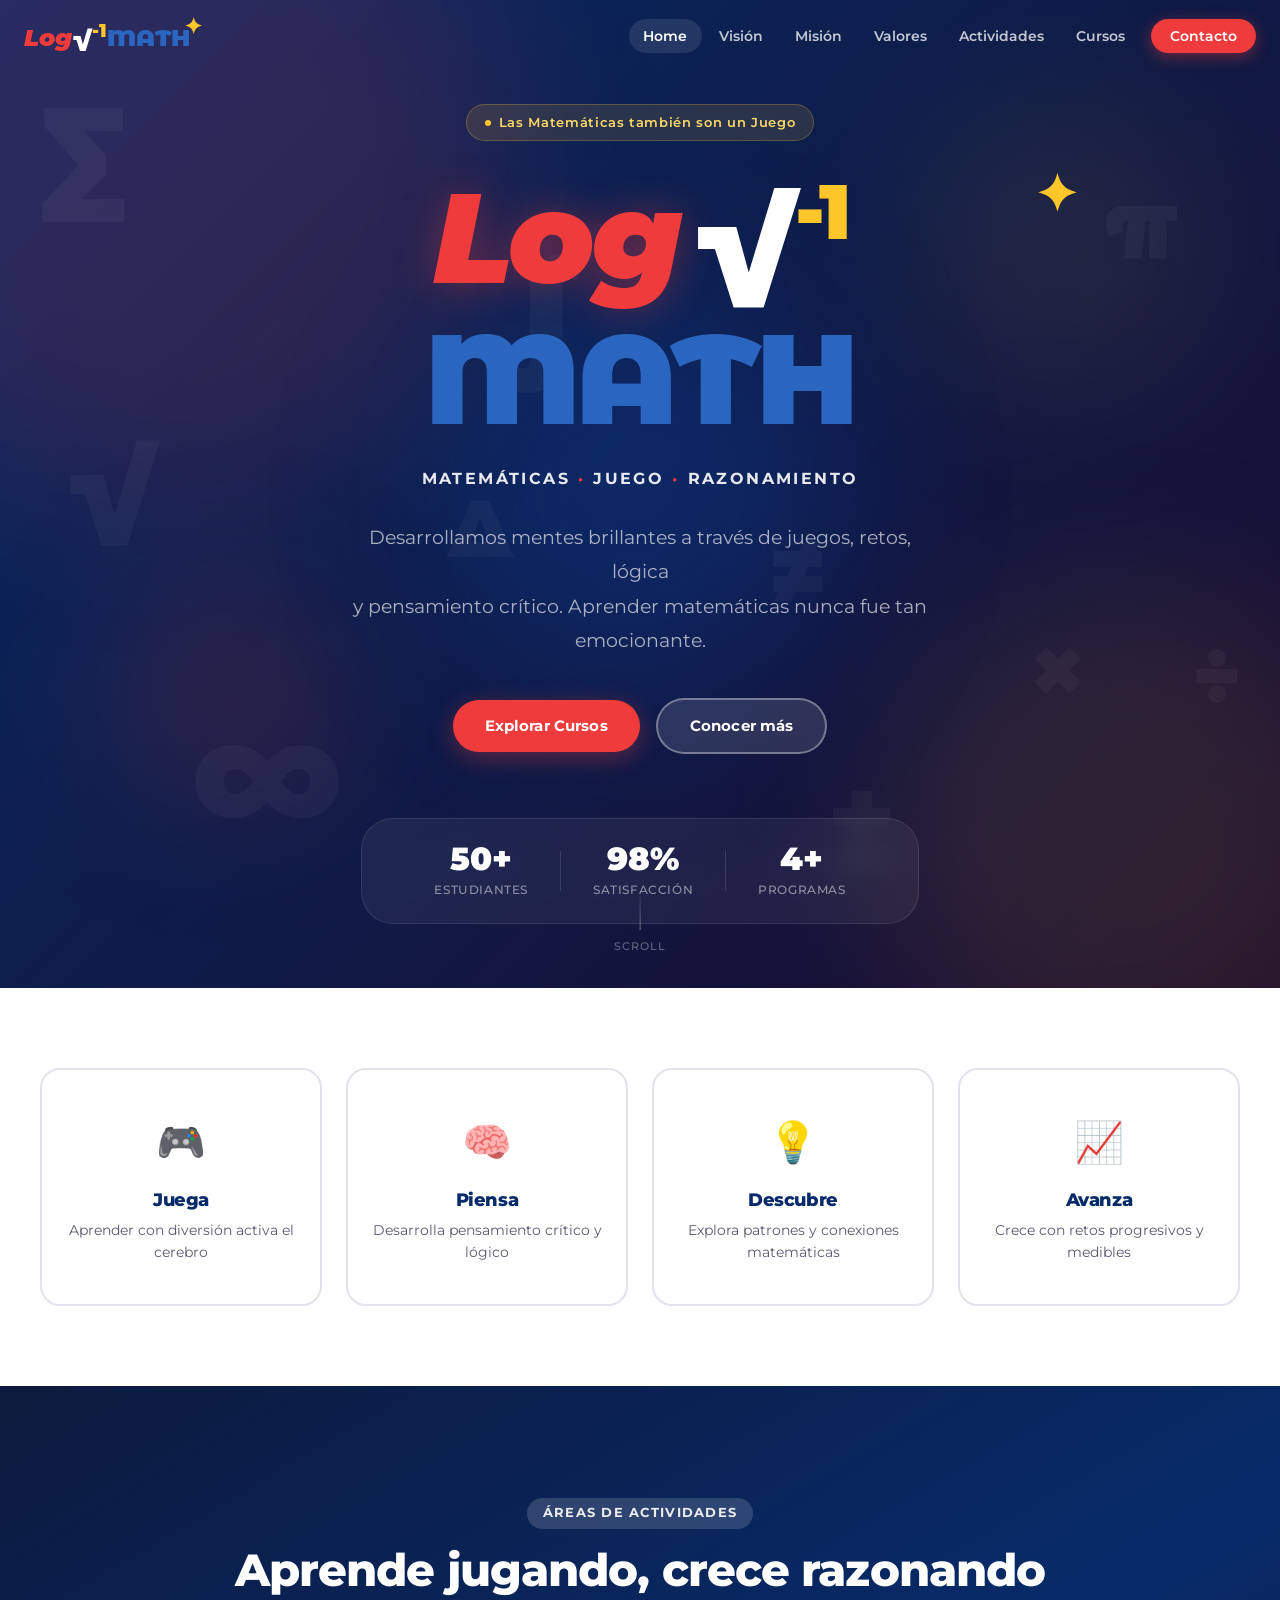
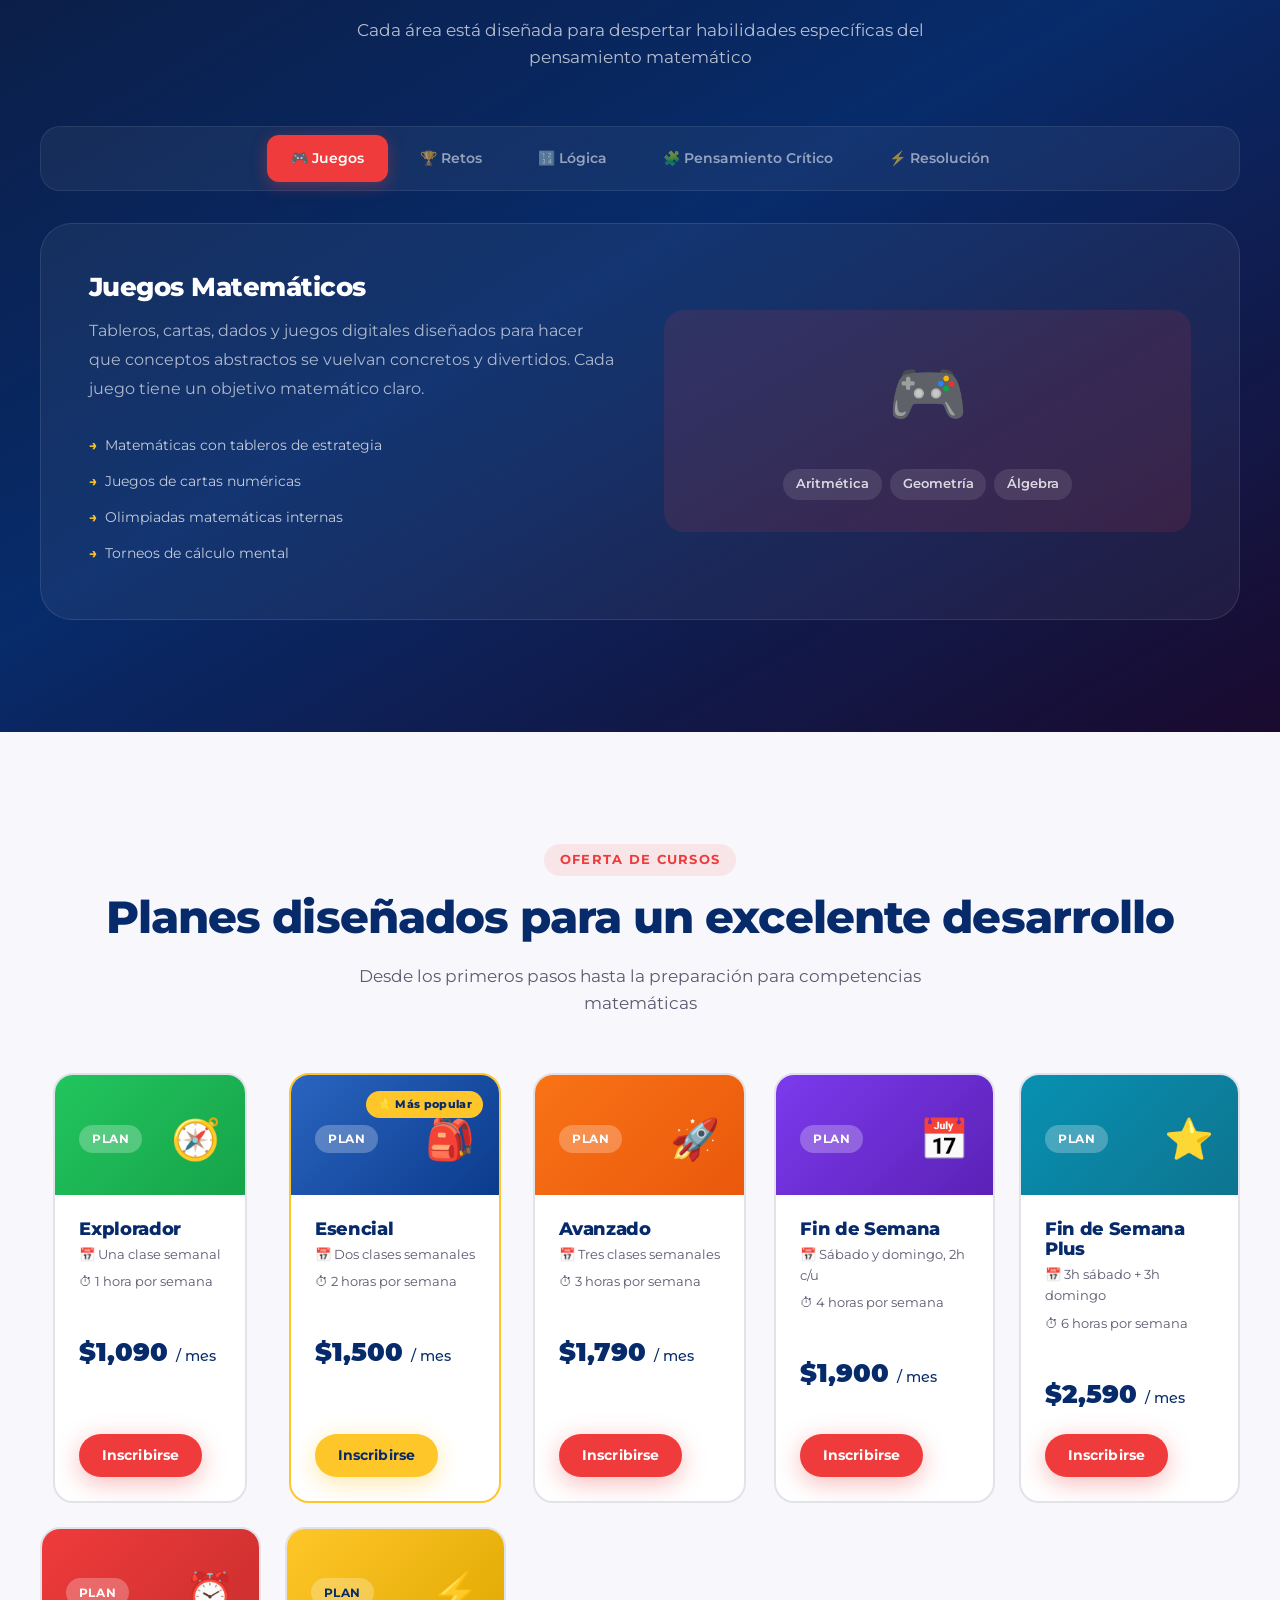
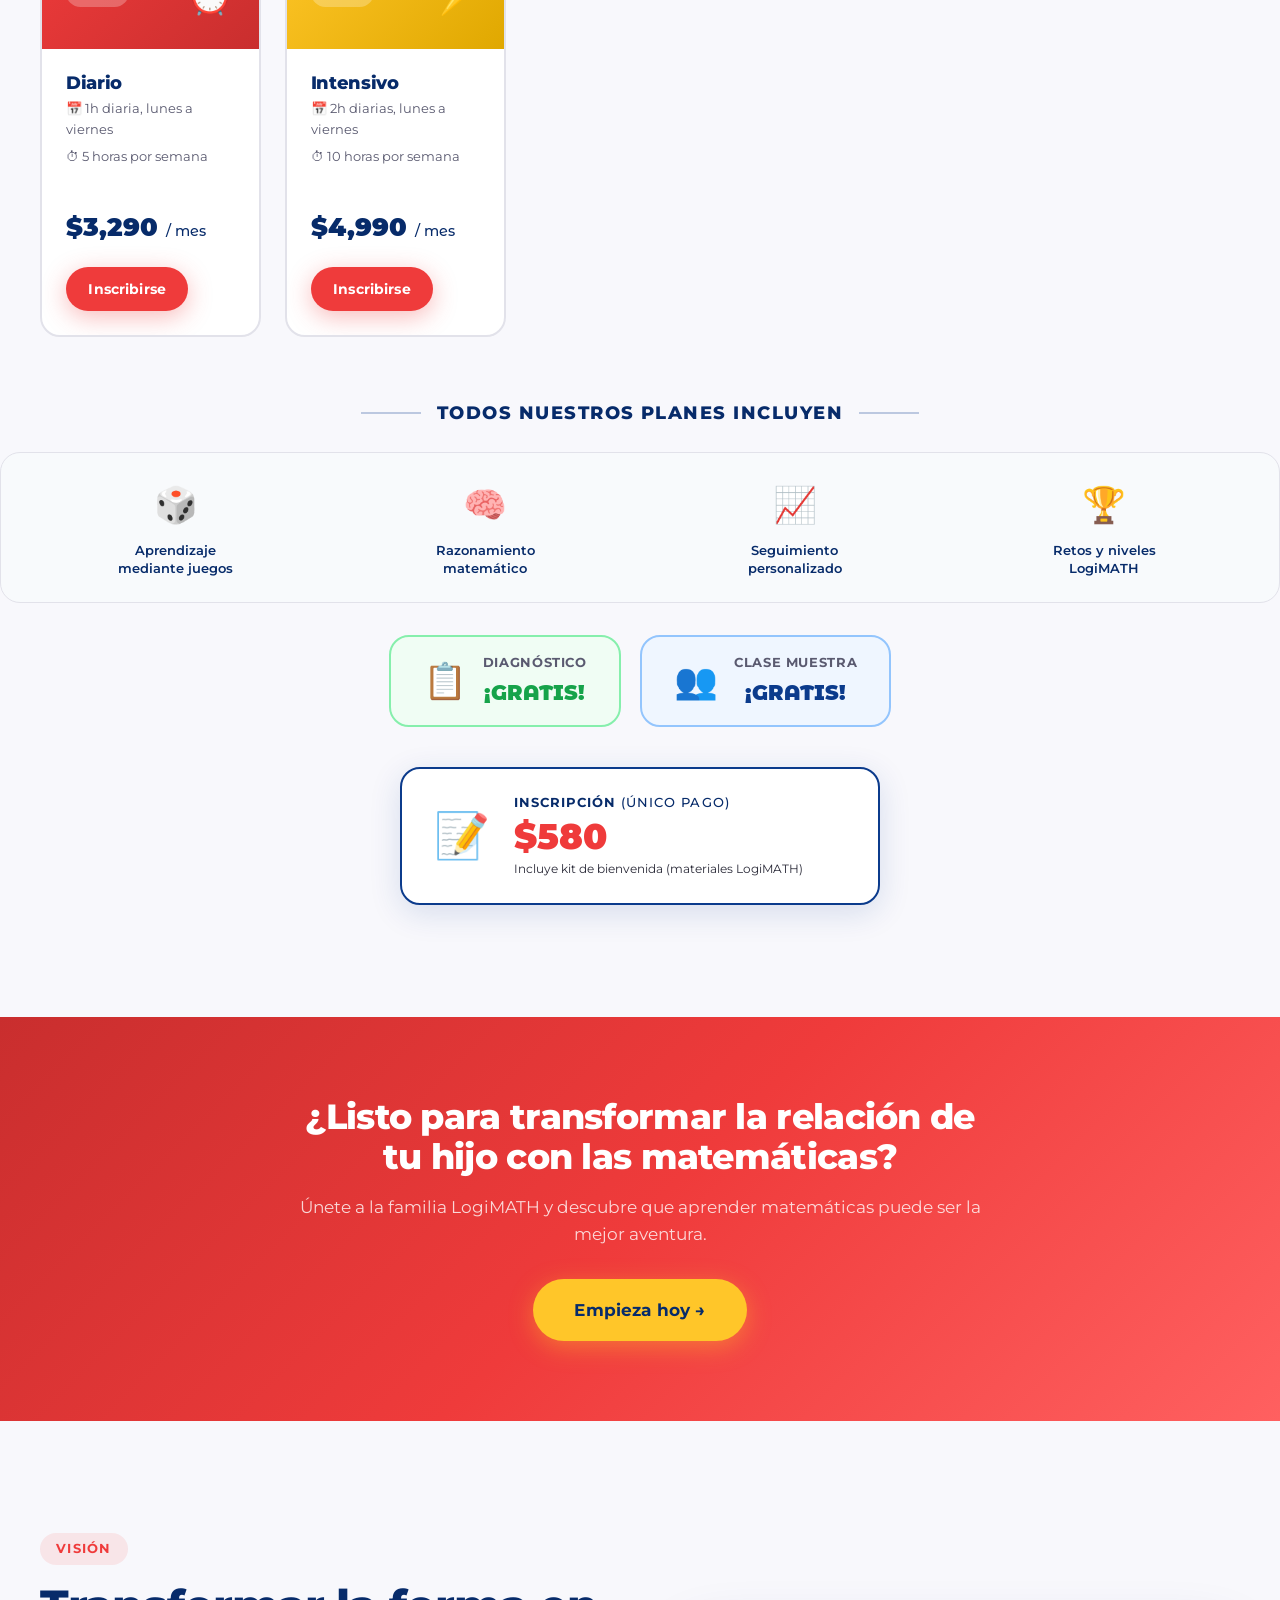
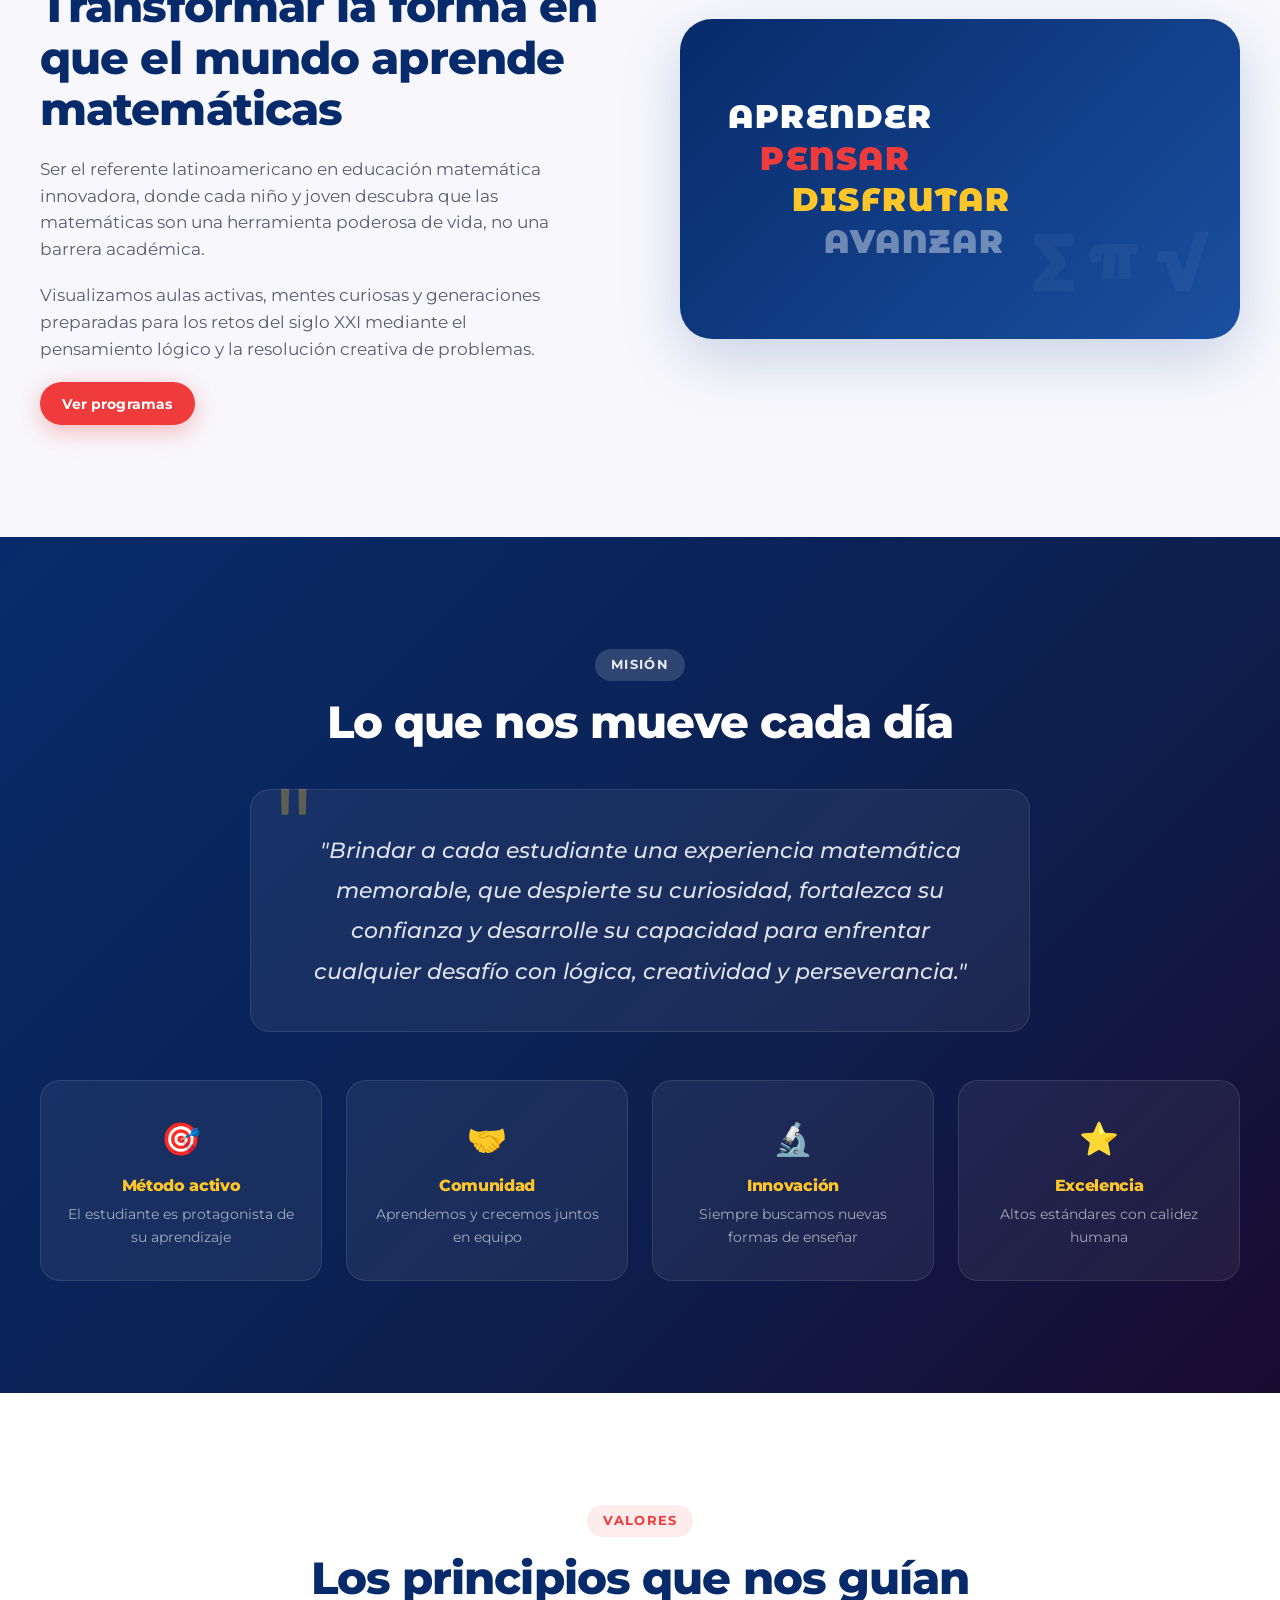
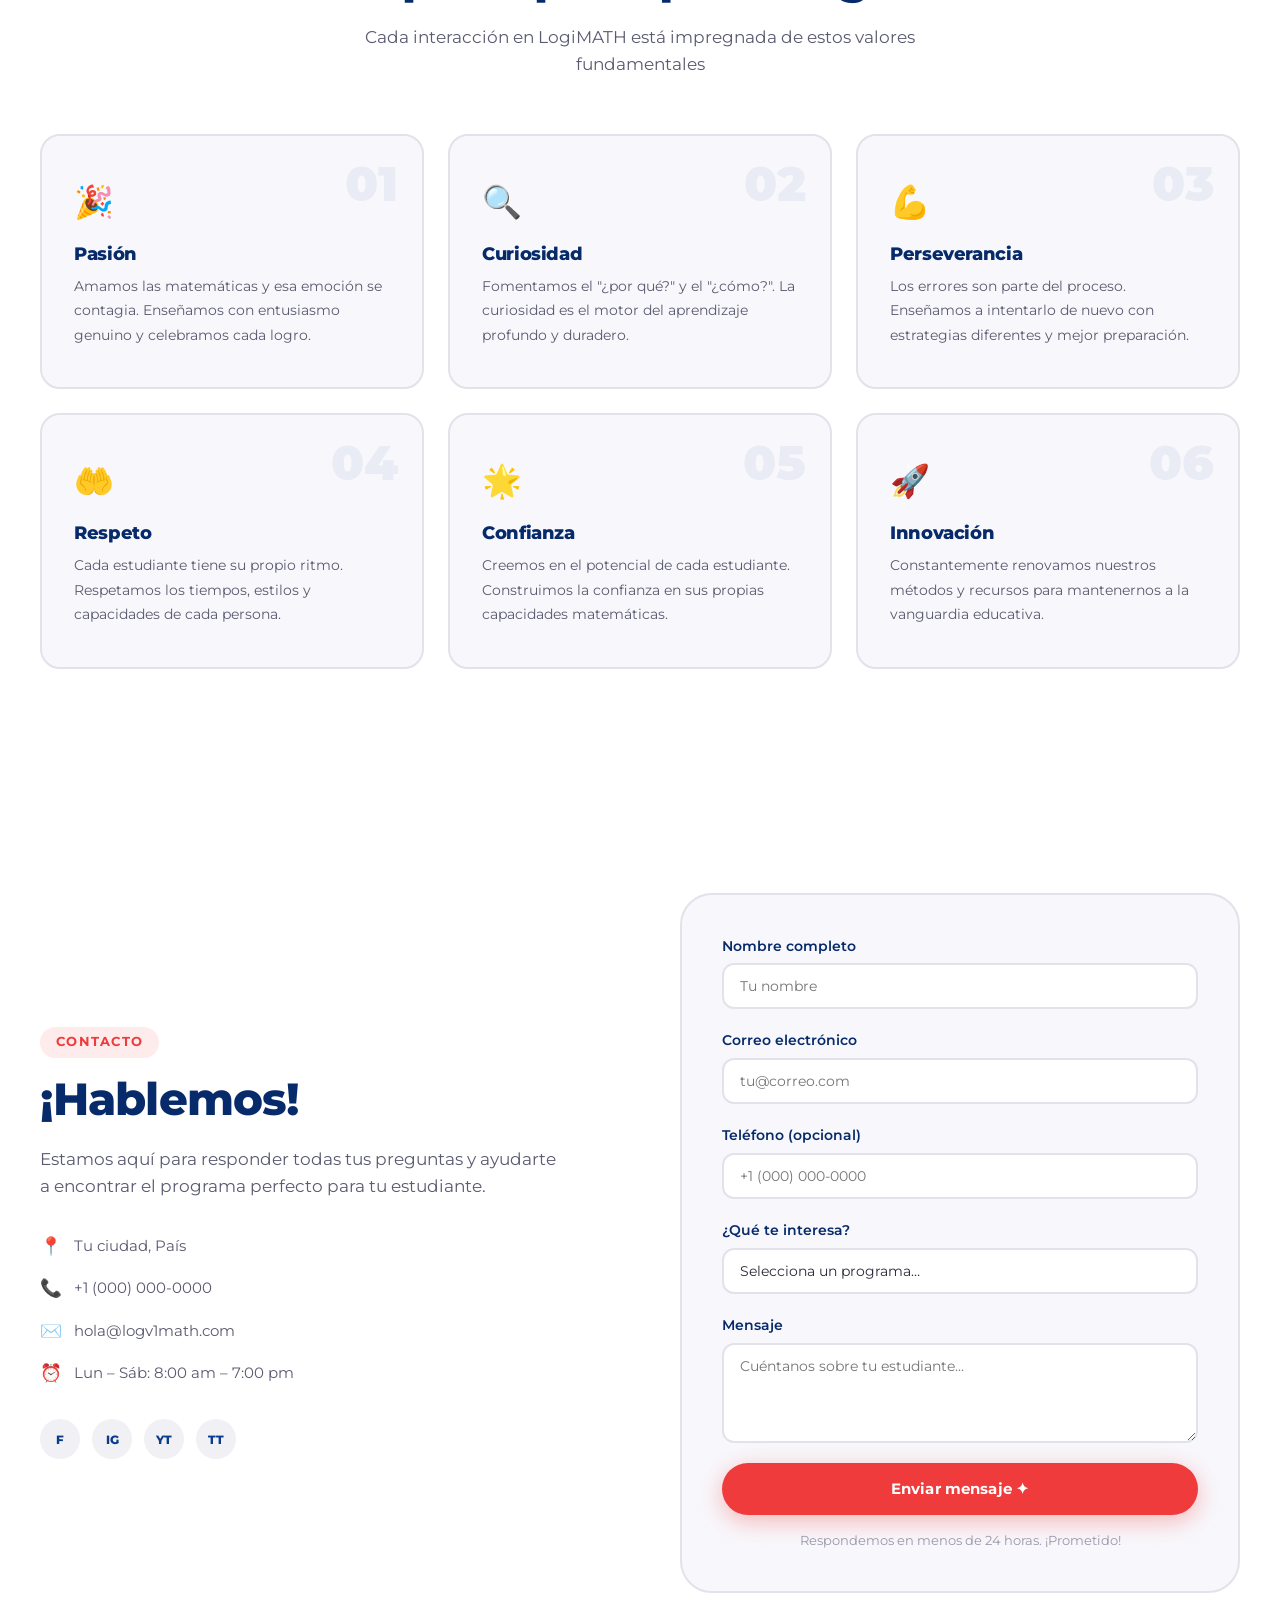
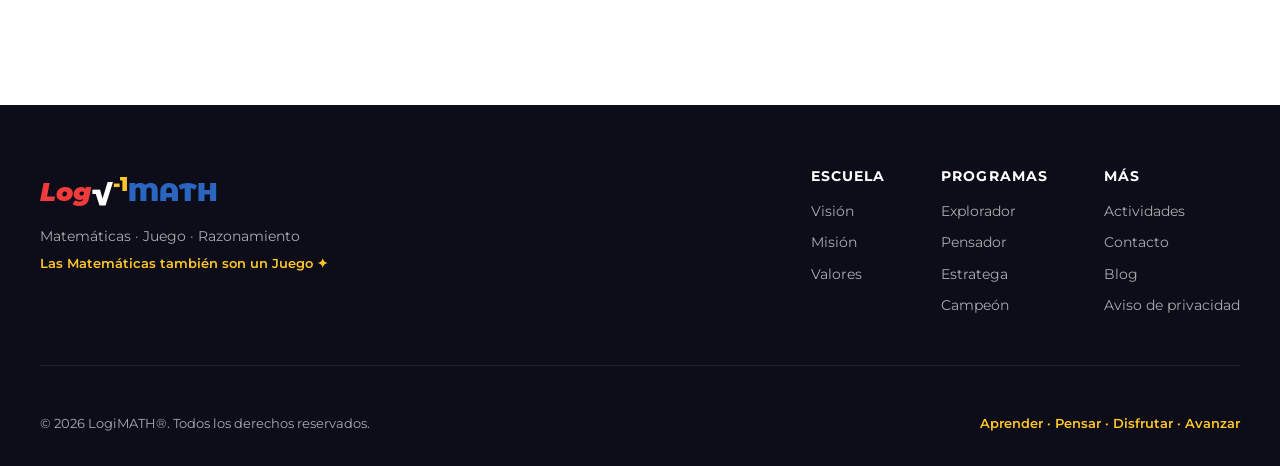
==== commit 64dcf686: "✨ Planes: beneficios incluidos, diagnóstico & clase muestra GRATIS, inscripción" ====
--- a/index.html
+++ b/index.html
@@ -426,12 +426,64 @@
                 <a href="#contacto" class="btn btn--primary btn--sm" id="planIntensivoCta">Inscribirse</a>
               </div>
             </div>
+            </div>
           </article>
 
-      </div>
-    </section>
-
-    </section>
+        </div><!-- /cursos-grid -->
+
+        <!-- ── Todos nuestros planes incluyen ── -->
+        <div class="planes-incluyen reveal">
+          <h3 class="planes-incluyen__title">Todos nuestros planes incluyen</h3>
+          <div class="planes-beneficios">
+            <div class="pb-item">
+              <span class="pb-icon">🎲</span>
+              <p>Aprendizaje<br>mediante juegos</p>
+            </div>
+            <div class="pb-item">
+              <span class="pb-icon">🧠</span>
+              <p>Razonamiento<br>matemático</p>
+            </div>
+            <div class="pb-item">
+              <span class="pb-icon">📈</span>
+              <p>Seguimiento<br>personalizado</p>
+            </div>
+            <div class="pb-item">
+              <span class="pb-icon">🏆</span>
+              <p>Retos y niveles<br>LogiMATH</p>
+            </div>
+          </div>
+          <div class="planes-gratis">
+            <div class="pg-card pg-card--green">
+              <span class="pg-icon">📋</span>
+              <div>
+                <p class="pg-label">Diagnóstico</p>
+                <p class="pg-gratis">¡GRATIS!</p>
+              </div>
+            </div>
+            <div class="pg-card pg-card--blue">
+              <span class="pg-icon">👥</span>
+              <div>
+                <p class="pg-label">Clase Muestra</p>
+                <p class="pg-gratis">¡GRATIS!</p>
+              </div>
+            </div>
+          </div>
+        </div>
+
+        <!-- ── Inscripción ── -->
+        <div class="inscripcion-card reveal">
+          <div class="inscripcion-inner">
+            <span class="inscripcion-icon">📝</span>
+            <div class="inscripcion-info">
+              <p class="inscripcion-label">Inscripción <span>(Único Pago)</span></p>
+              <p class="inscripcion-price">$580</p>
+              <p class="inscripcion-desc">Incluye kit de bienvenida (materiales LogiMATH)</p>
+            </div>
+          </div>
+        </div>
+
+      </div><!-- /container -->
+    </section><!-- /cursos -->
 
 
     <!-- ═══════════════════════════════════ CTA BAND ═══════════════════════════════════ -->
--- a/styles.css
+++ b/styles.css
@@ -955,6 +955,162 @@
   grid-template-columns: repeat(auto-fit, minmax(220px, 1fr));
 }
 
+
+/* ════════════════════════════════════════════════════════════
+   PLANES INCLUYEN + INSCRIPCIÓN
+   ════════════════════════════════════════════════════════════ */
+
+/* Center last row of the 7-card grid */
+.cursos-grid--planes {
+  grid-template-columns: repeat(auto-fit, minmax(220px, 1fr));
+  justify-items: center;
+}
+
+/* ── Planes incluyen ── */
+.planes-incluyen {
+  margin-top: 4rem;
+  text-align: center;
+}
+.planes-incluyen__title {
+  font-size: 1.15rem;
+  font-weight: 800;
+  color: var(--navy-dark);
+  text-transform: uppercase;
+  letter-spacing: .08em;
+  margin-bottom: 1.8rem;
+  position: relative;
+  display: inline-block;
+}
+.planes-incluyen__title::before,
+.planes-incluyen__title::after {
+  content: '';
+  position: absolute;
+  top: 50%;
+  width: 60px;
+  height: 2px;
+  background: var(--navy);
+  opacity: .25;
+}
+.planes-incluyen__title::before { right: calc(100% + 1rem); }
+.planes-incluyen__title::after  { left:  calc(100% + 1rem); }
+
+.planes-beneficios {
+  display: flex;
+  justify-content: center;
+  gap: 1.5rem;
+  flex-wrap: wrap;
+  margin-bottom: 2rem;
+  padding: 1.5rem 2rem;
+  background: var(--gray-50, #f8fafc);
+  border: 1.5px solid var(--gray-200);
+  border-radius: var(--radius-md);
+}
+.pb-item {
+  display: flex;
+  flex-direction: column;
+  align-items: center;
+  gap: .5rem;
+  min-width: 100px;
+  flex: 1;
+}
+.pb-icon { font-size: 2.2rem; }
+.pb-item p {
+  font-size: .82rem;
+  font-weight: 600;
+  color: var(--navy-dark);
+  text-align: center;
+  line-height: 1.4;
+}
+
+/* ── GRATIS banners ── */
+.planes-gratis {
+  display: flex;
+  justify-content: center;
+  gap: 1.2rem;
+  flex-wrap: wrap;
+  margin-bottom: 2.5rem;
+}
+.pg-card {
+  display: flex;
+  align-items: center;
+  gap: 1rem;
+  padding: 1rem 2rem;
+  border-radius: var(--radius-md);
+  min-width: 200px;
+  border: 2px solid transparent;
+  transition: transform .25s var(--ease-bounce), box-shadow .25s;
+}
+.pg-card:hover {
+  transform: translateY(-4px);
+  box-shadow: var(--shadow-lg);
+}
+.pg-card--green {
+  background: #f0fdf4;
+  border-color: #86efac;
+}
+.pg-card--blue {
+  background: #eff6ff;
+  border-color: #93c5fd;
+}
+.pg-icon { font-size: 2.2rem; }
+.pg-label {
+  font-size: .8rem;
+  font-weight: 700;
+  color: var(--gray-600);
+  text-transform: uppercase;
+  letter-spacing: .05em;
+  margin-bottom: .2rem;
+}
+.pg-card--green .pg-gratis { color: #16a34a; }
+.pg-card--blue  .pg-gratis { color: var(--navy); }
+.pg-gratis {
+  font-size: 1.3rem;
+  font-weight: 900;
+  font-family: var(--font-alt);
+}
+
+/* ── Inscripción card ── */
+.inscripcion-card {
+  max-width: 480px;
+  margin: 0 auto;
+}
+.inscripcion-inner {
+  display: flex;
+  align-items: center;
+  gap: 1.5rem;
+  background: var(--white);
+  border: 2px solid var(--navy);
+  border-radius: var(--radius-md);
+  padding: 1.5rem 2rem;
+  box-shadow: var(--shadow-md);
+  transition: transform .25s var(--ease-bounce), box-shadow .25s;
+}
+.inscripcion-inner:hover {
+  transform: translateY(-4px);
+  box-shadow: var(--shadow-lg);
+}
+.inscripcion-icon { font-size: 2.8rem; }
+.inscripcion-label {
+  font-size: .8rem;
+  font-weight: 700;
+  text-transform: uppercase;
+  letter-spacing: .08em;
+  color: var(--navy-dark);
+  margin-bottom: .2rem;
+}
+.inscripcion-label span { font-weight: 500; color: var(--gray-500); }
+.inscripcion-price {
+  font-size: 2.2rem;
+  font-weight: 900;
+  color: var(--red);
+  font-family: var(--font-alt);
+  line-height: 1;
+  margin: .3rem 0;
+}
+.inscripcion-desc {
+  font-size: .78rem;
+  color: var(--gray-500);
+}
 
 /* ════════════════════════════════════════════════════════════
    CTA BAND
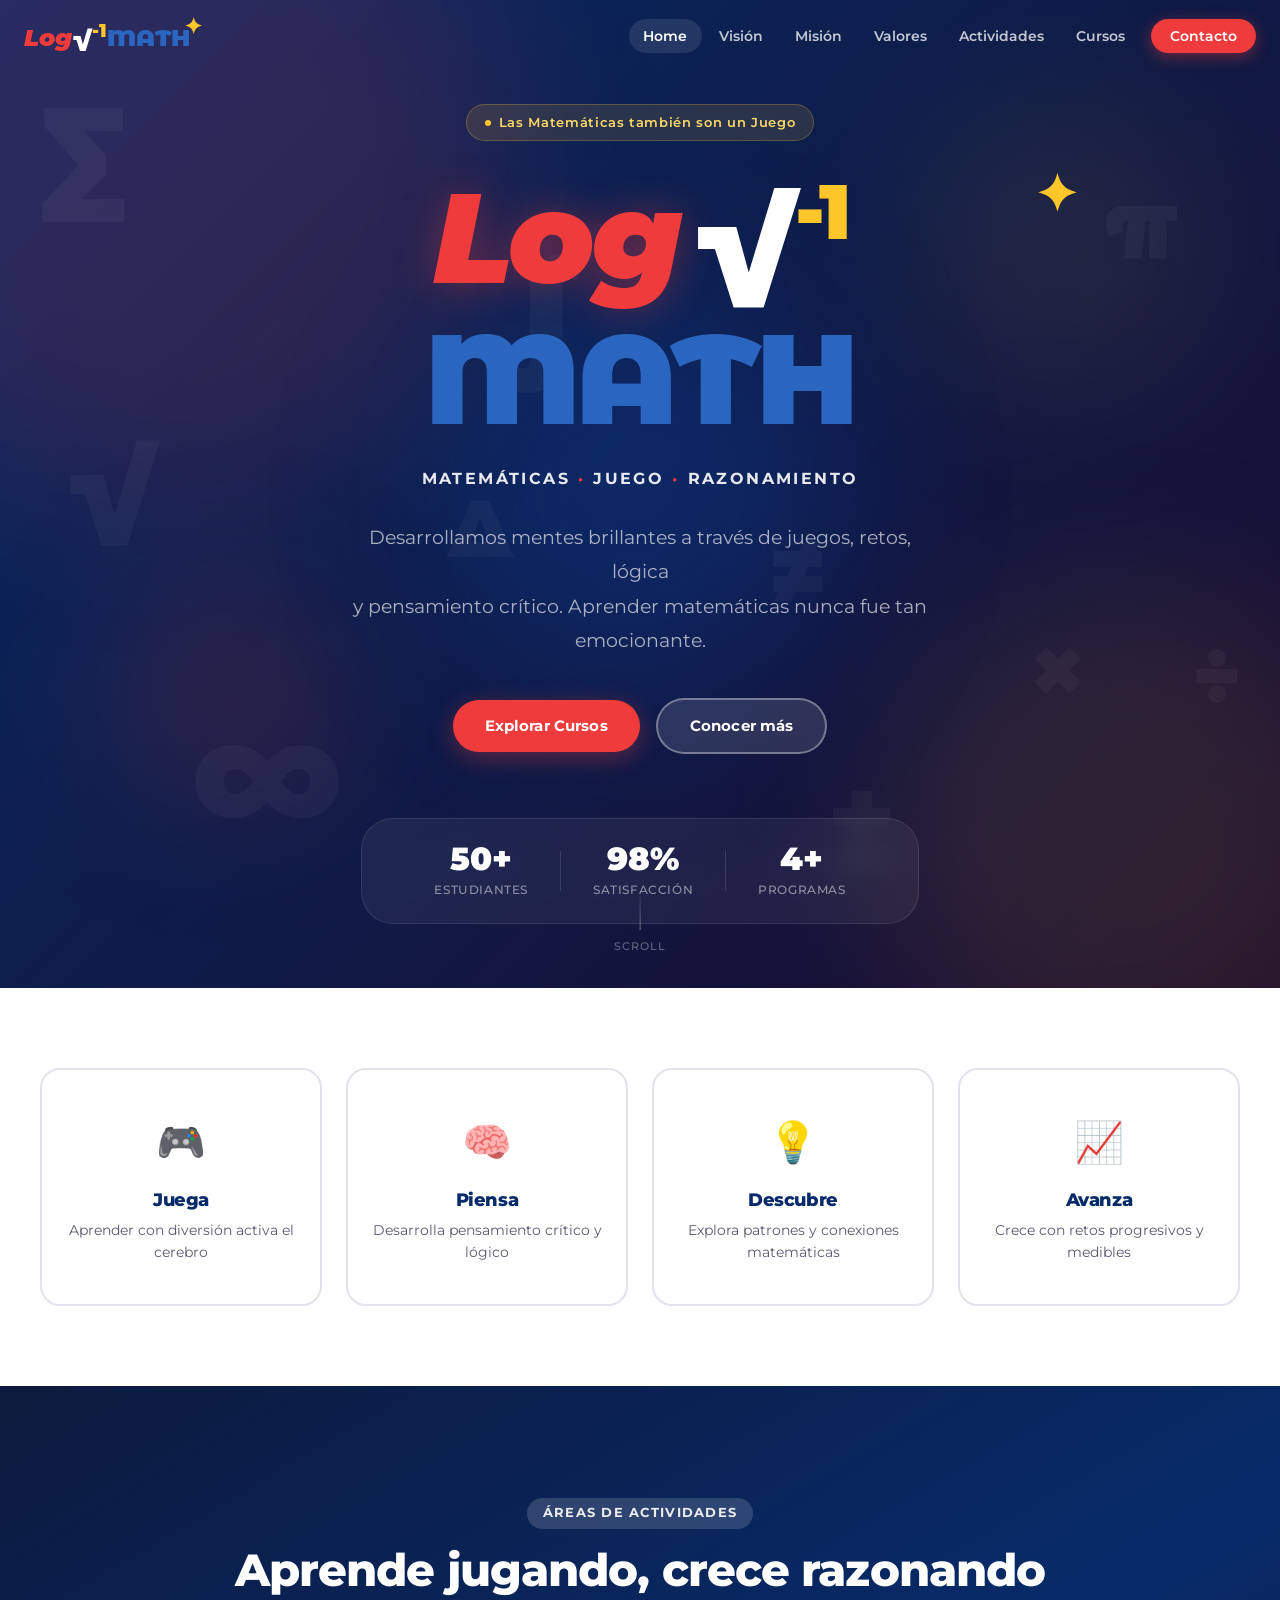
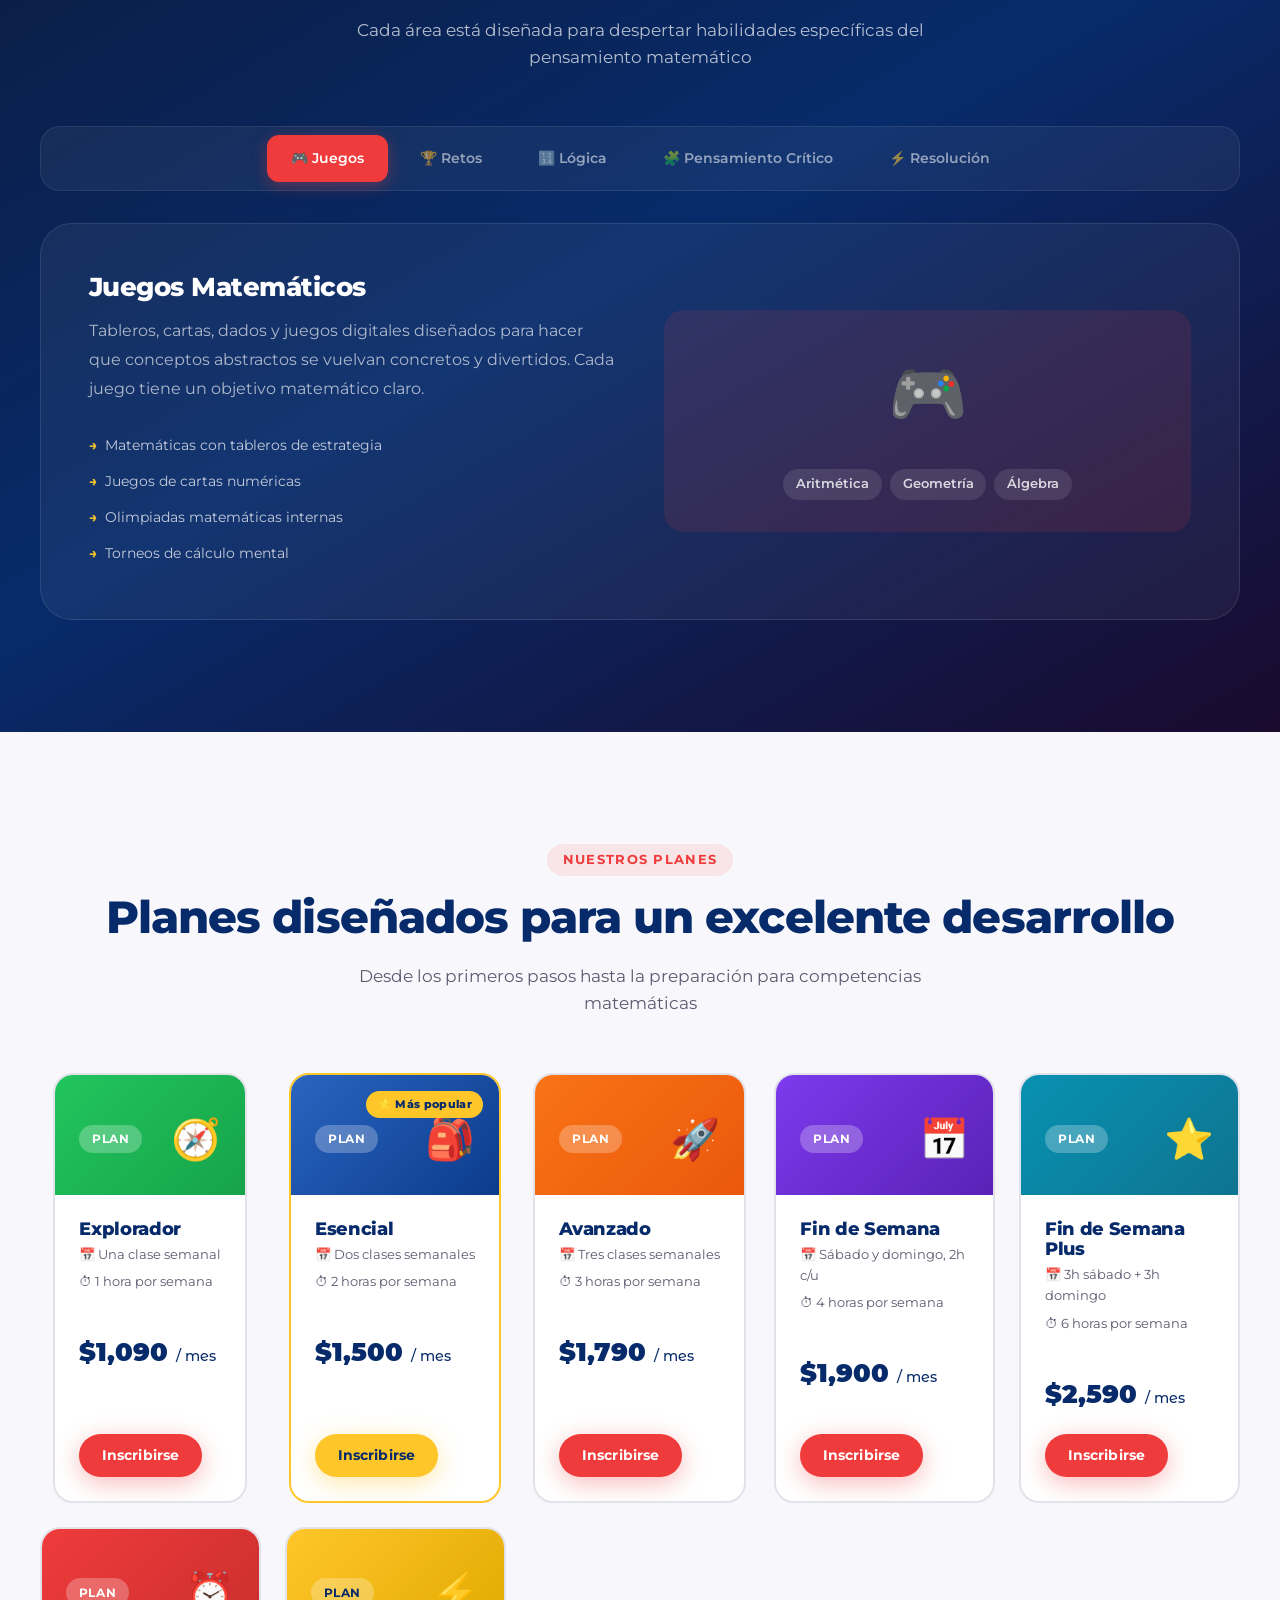
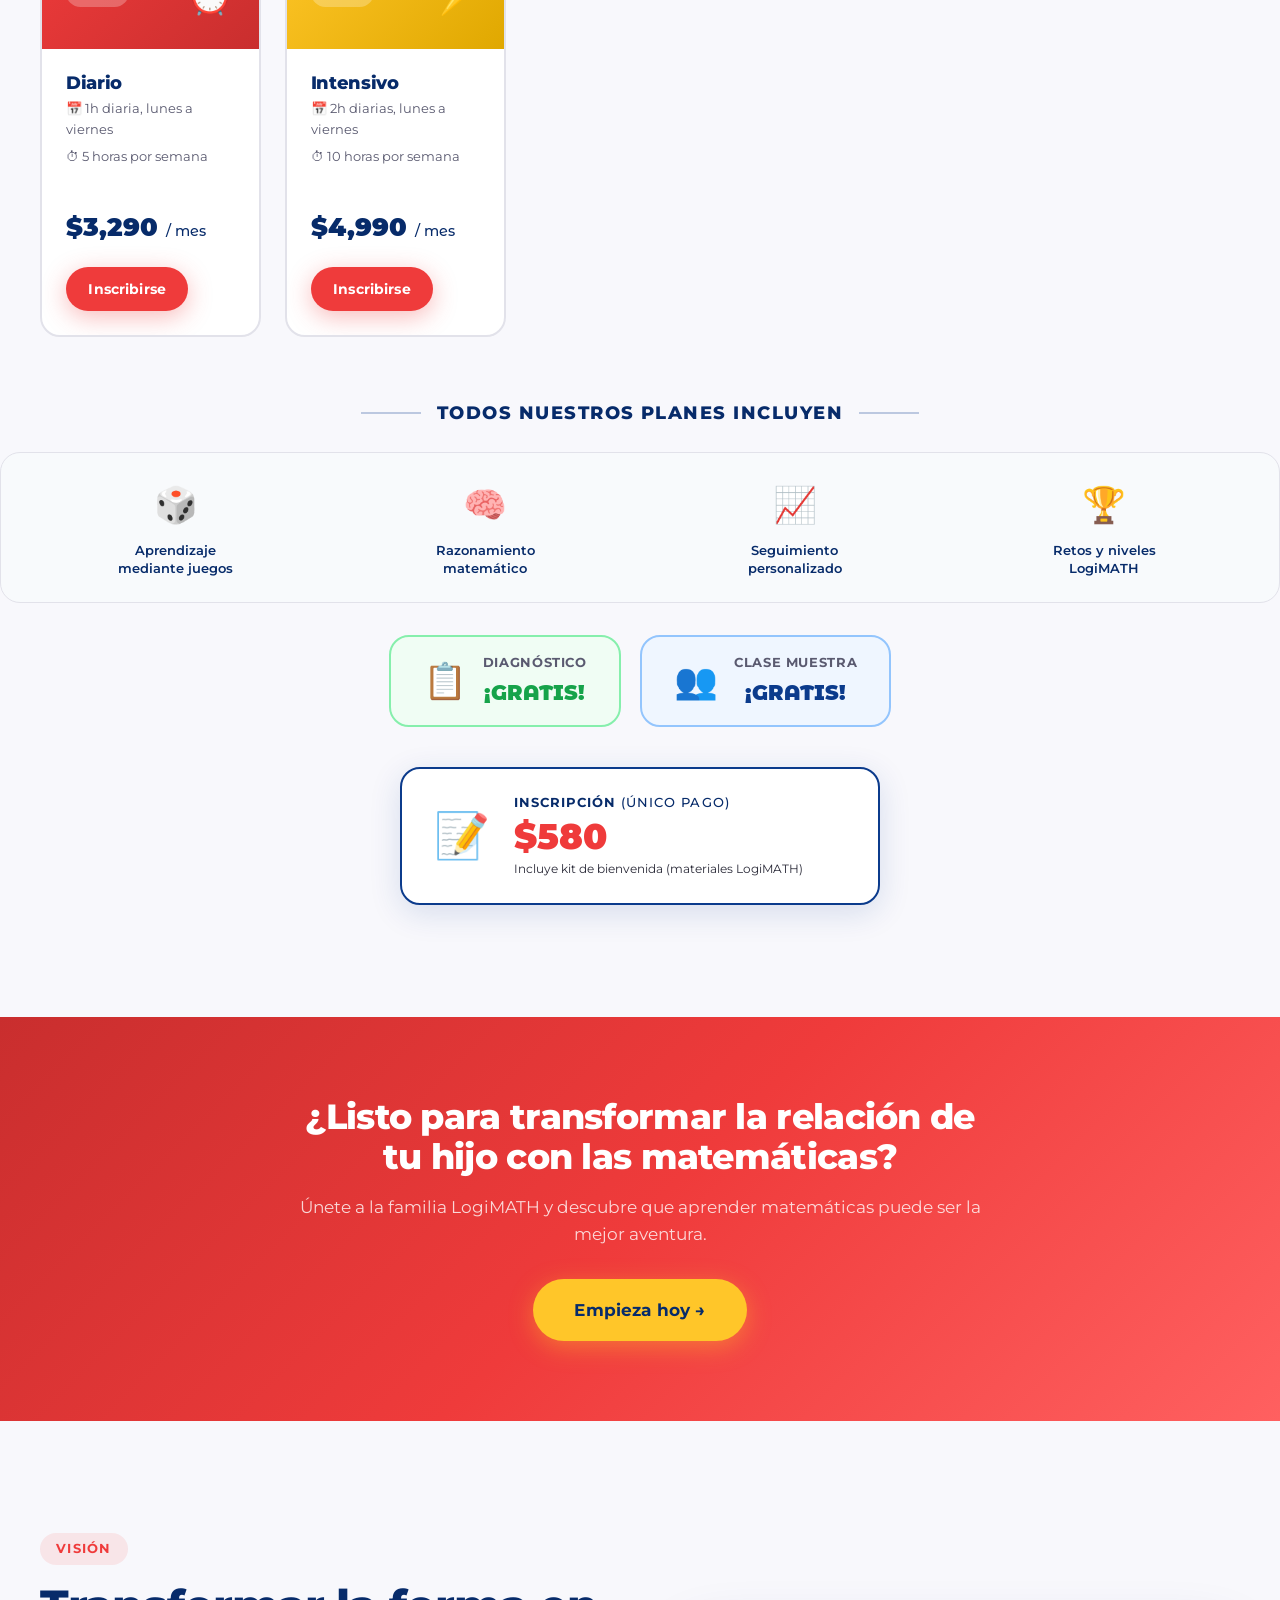
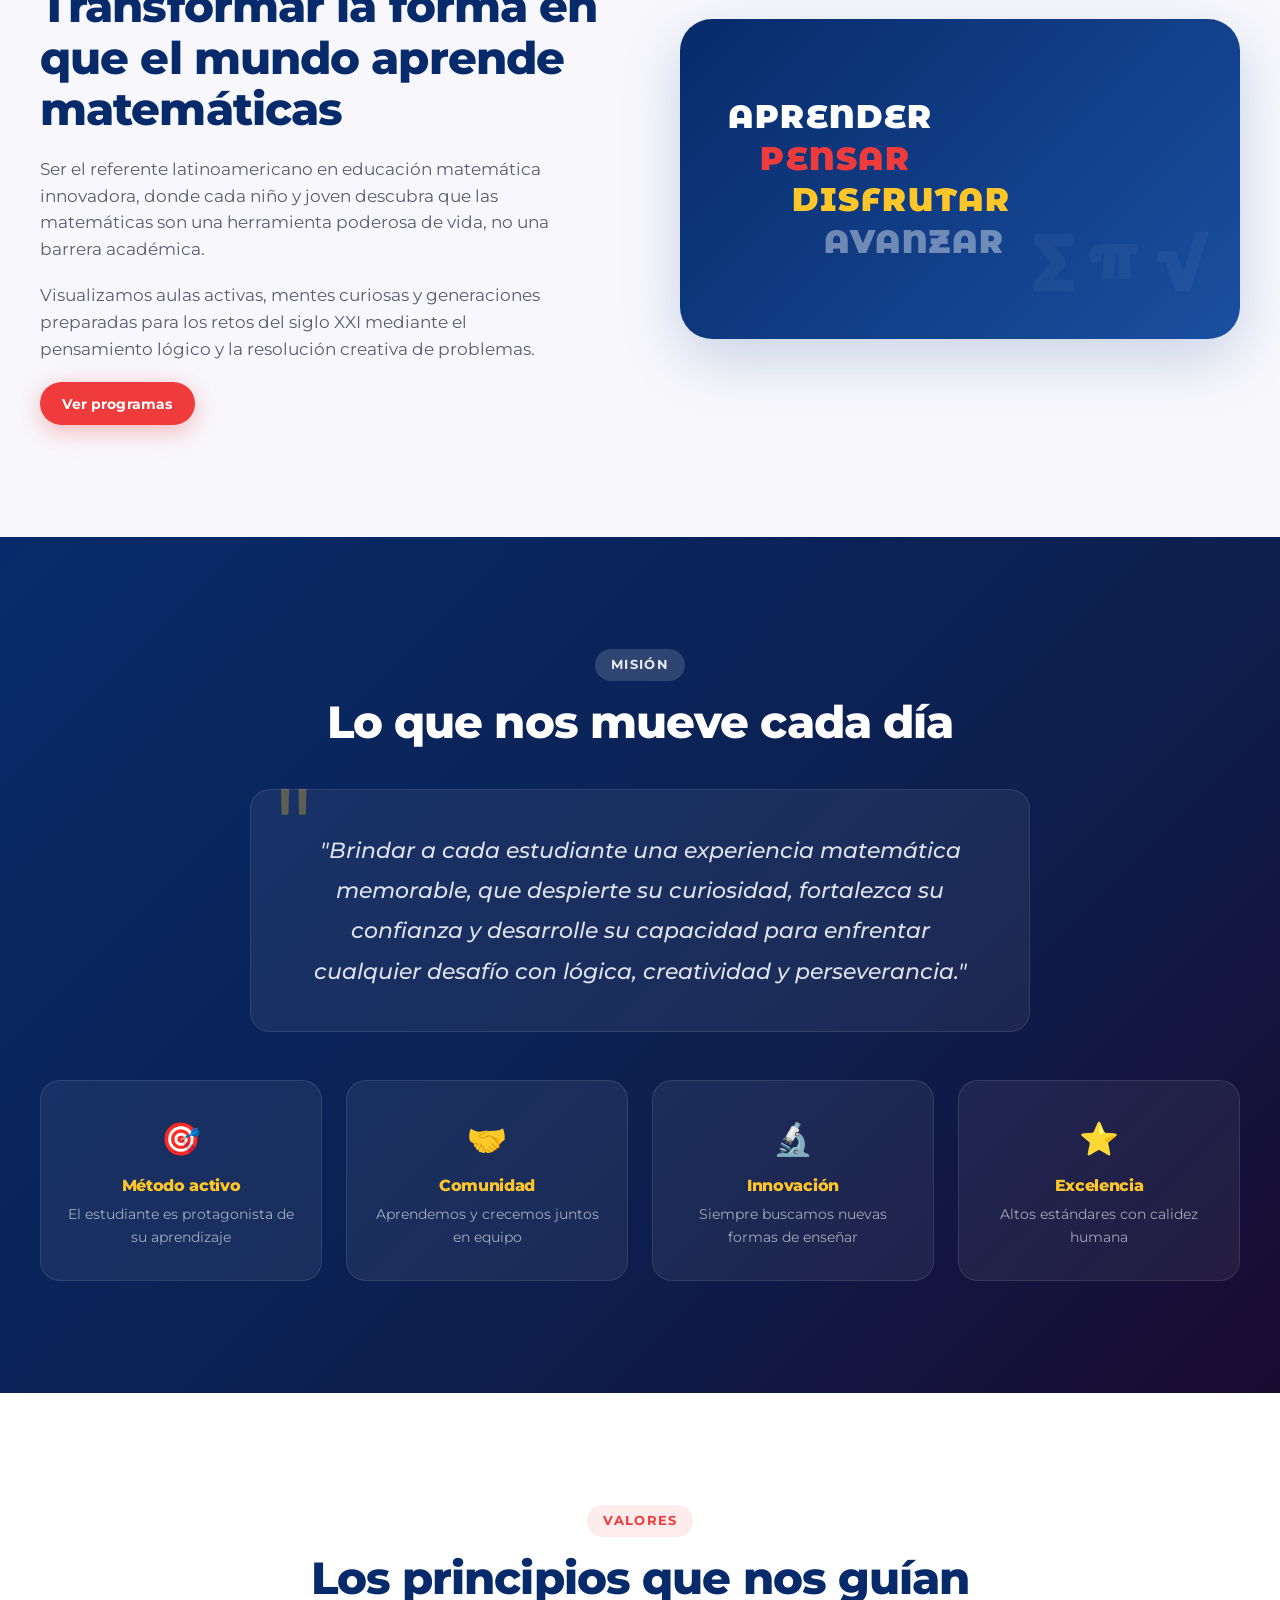
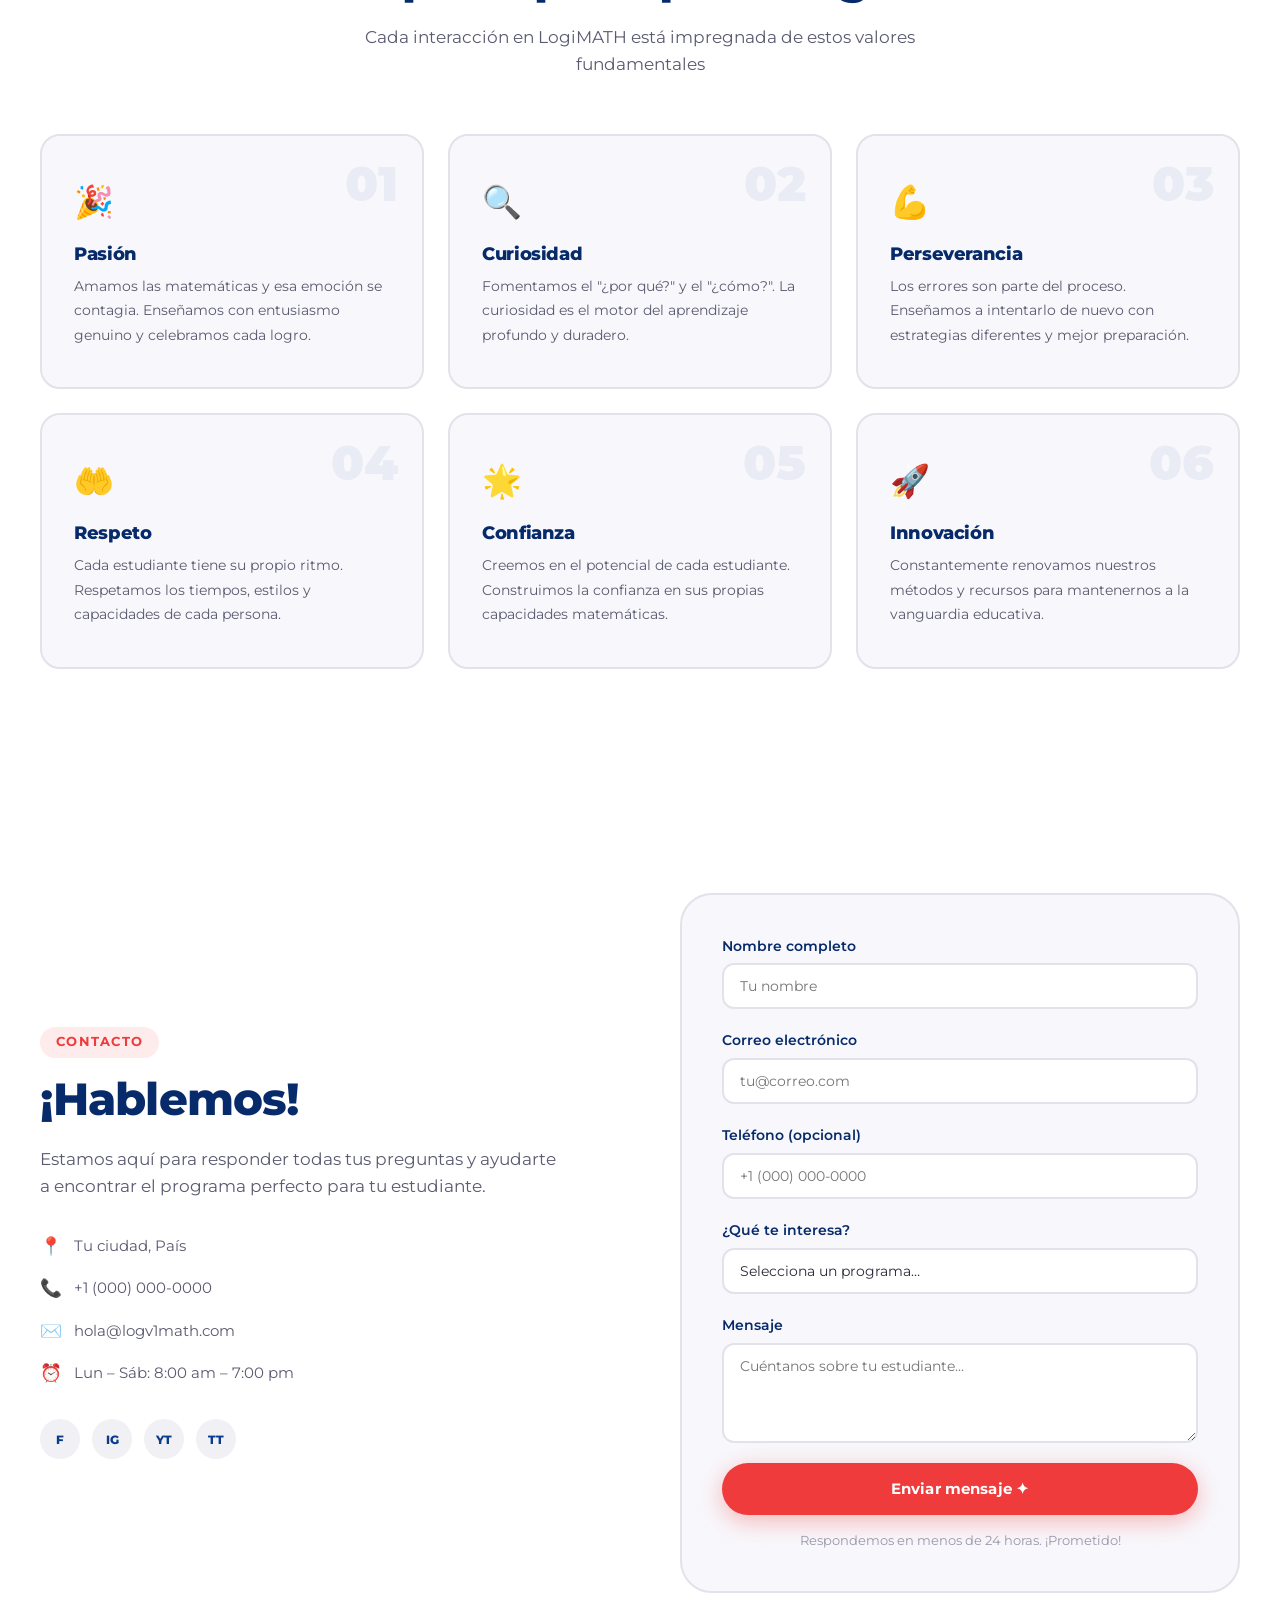
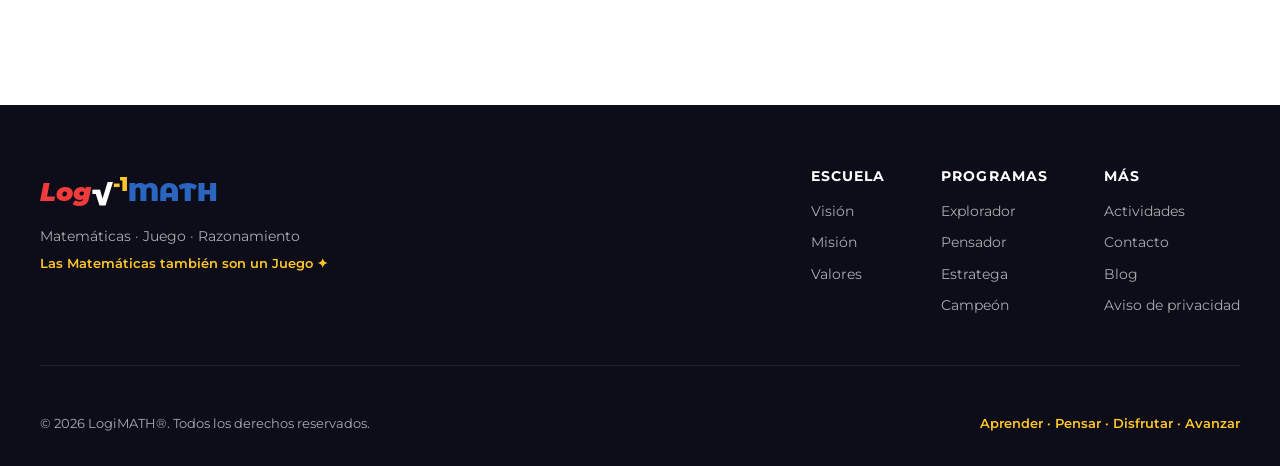
==== commit c2b8a05f: "descripción de tus cambios" ====
--- a/index.html
+++ b/index.html
@@ -285,10 +285,10 @@
     </section>
 
     <!-- ═══════════════════════════════════ CURSOS ═══════════════════════════════════ -->
-    <section id="cursos" class="section section--cursos" aria-label="Nuestra Oferta">
+    <section id="cursos" class="section section--cursos" aria-label="Nuestros Planes">
       <div class="container">
         <div class="text-center reveal">
-          <span class="section-tag">Oferta de Cursos</span>
+          <span class="section-tag">Nuestros Planes</span>
           <h2 class="section-title">Planes diseñados para un excelente desarrollo</h2>
           <p class="section-subtitle">Desde los primeros pasos hasta la preparación para competencias matemáticas</p>
         </div>
@@ -426,61 +426,61 @@
                 <a href="#contacto" class="btn btn--primary btn--sm" id="planIntensivoCta">Inscribirse</a>
               </div>
             </div>
-            </div>
-          </article>
-
-        </div><!-- /cursos-grid -->
-
-        <!-- ── Todos nuestros planes incluyen ── -->
-        <div class="planes-incluyen reveal">
-          <h3 class="planes-incluyen__title">Todos nuestros planes incluyen</h3>
-          <div class="planes-beneficios">
-            <div class="pb-item">
-              <span class="pb-icon">🎲</span>
-              <p>Aprendizaje<br>mediante juegos</p>
-            </div>
-            <div class="pb-item">
-              <span class="pb-icon">🧠</span>
-              <p>Razonamiento<br>matemático</p>
-            </div>
-            <div class="pb-item">
-              <span class="pb-icon">📈</span>
-              <p>Seguimiento<br>personalizado</p>
-            </div>
-            <div class="pb-item">
-              <span class="pb-icon">🏆</span>
-              <p>Retos y niveles<br>LogiMATH</p>
-            </div>
-          </div>
-          <div class="planes-gratis">
-            <div class="pg-card pg-card--green">
-              <span class="pg-icon">📋</span>
-              <div>
-                <p class="pg-label">Diagnóstico</p>
-                <p class="pg-gratis">¡GRATIS!</p>
-              </div>
-            </div>
-            <div class="pg-card pg-card--blue">
-              <span class="pg-icon">👥</span>
-              <div>
-                <p class="pg-label">Clase Muestra</p>
-                <p class="pg-gratis">¡GRATIS!</p>
-              </div>
-            </div>
-          </div>
-        </div>
-
-        <!-- ── Inscripción ── -->
-        <div class="inscripcion-card reveal">
-          <div class="inscripcion-inner">
-            <span class="inscripcion-icon">📝</span>
-            <div class="inscripcion-info">
-              <p class="inscripcion-label">Inscripción <span>(Único Pago)</span></p>
-              <p class="inscripcion-price">$580</p>
-              <p class="inscripcion-desc">Incluye kit de bienvenida (materiales LogiMATH)</p>
-            </div>
-          </div>
-        </div>
+        </div>
+        </article>
+
+      </div><!-- /cursos-grid -->
+
+      <!-- ── Todos nuestros planes incluyen ── -->
+      <div class="planes-incluyen reveal">
+        <h3 class="planes-incluyen__title">Todos nuestros planes incluyen</h3>
+        <div class="planes-beneficios">
+          <div class="pb-item">
+            <span class="pb-icon">🎲</span>
+            <p>Aprendizaje<br>mediante juegos</p>
+          </div>
+          <div class="pb-item">
+            <span class="pb-icon">🧠</span>
+            <p>Razonamiento<br>matemático</p>
+          </div>
+          <div class="pb-item">
+            <span class="pb-icon">📈</span>
+            <p>Seguimiento<br>personalizado</p>
+          </div>
+          <div class="pb-item">
+            <span class="pb-icon">🏆</span>
+            <p>Retos y niveles<br>LogiMATH</p>
+          </div>
+        </div>
+        <div class="planes-gratis">
+          <div class="pg-card pg-card--green">
+            <span class="pg-icon">📋</span>
+            <div>
+              <p class="pg-label">Diagnóstico</p>
+              <p class="pg-gratis">¡GRATIS!</p>
+            </div>
+          </div>
+          <div class="pg-card pg-card--blue">
+            <span class="pg-icon">👥</span>
+            <div>
+              <p class="pg-label">Clase Muestra</p>
+              <p class="pg-gratis">¡GRATIS!</p>
+            </div>
+          </div>
+        </div>
+      </div>
+
+      <!-- ── Inscripción ── -->
+      <div class="inscripcion-card reveal">
+        <div class="inscripcion-inner">
+          <span class="inscripcion-icon">📝</span>
+          <div class="inscripcion-info">
+            <p class="inscripcion-label">Inscripción <span>(Único Pago)</span></p>
+            <p class="inscripcion-price">$580</p>
+            <p class="inscripcion-desc">Incluye kit de bienvenida (materiales LogiMATH)</p>
+          </div>
+        </div>
+      </div>
 
       </div><!-- /container -->
     </section><!-- /cursos -->
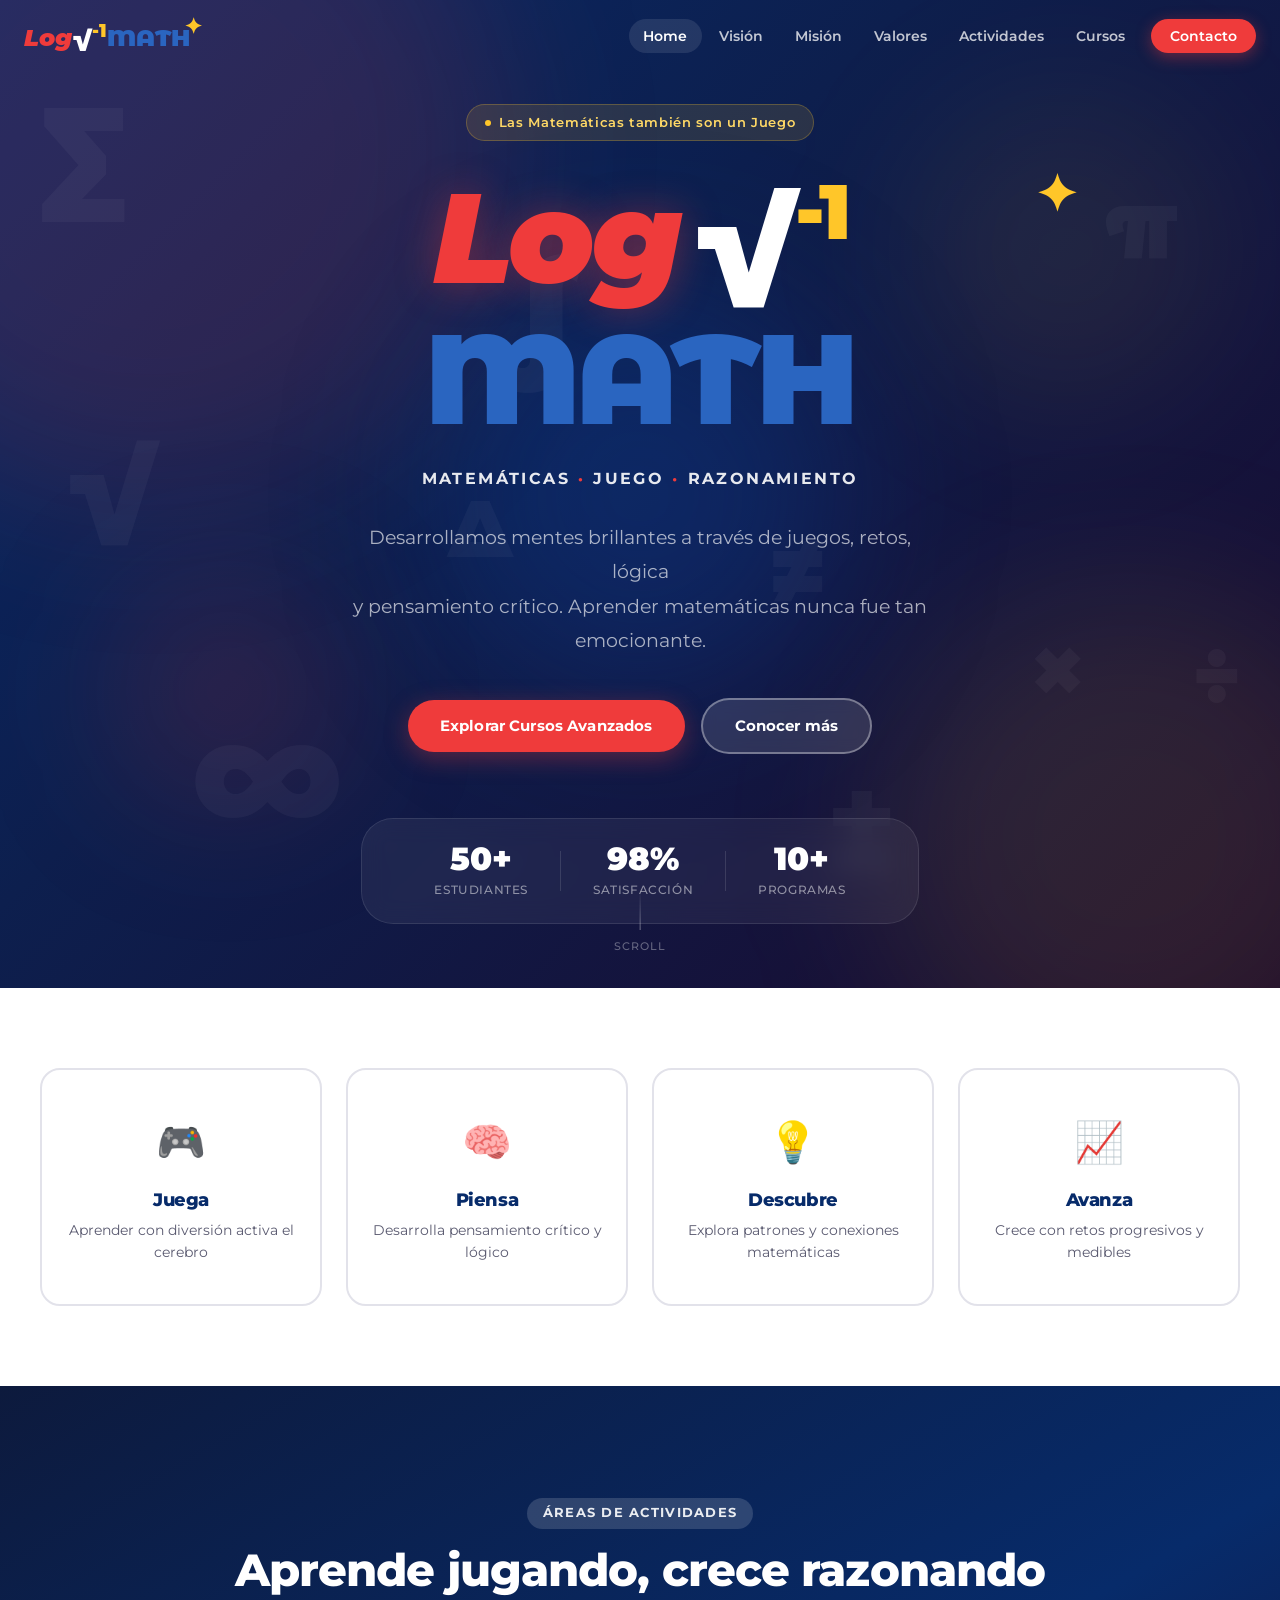
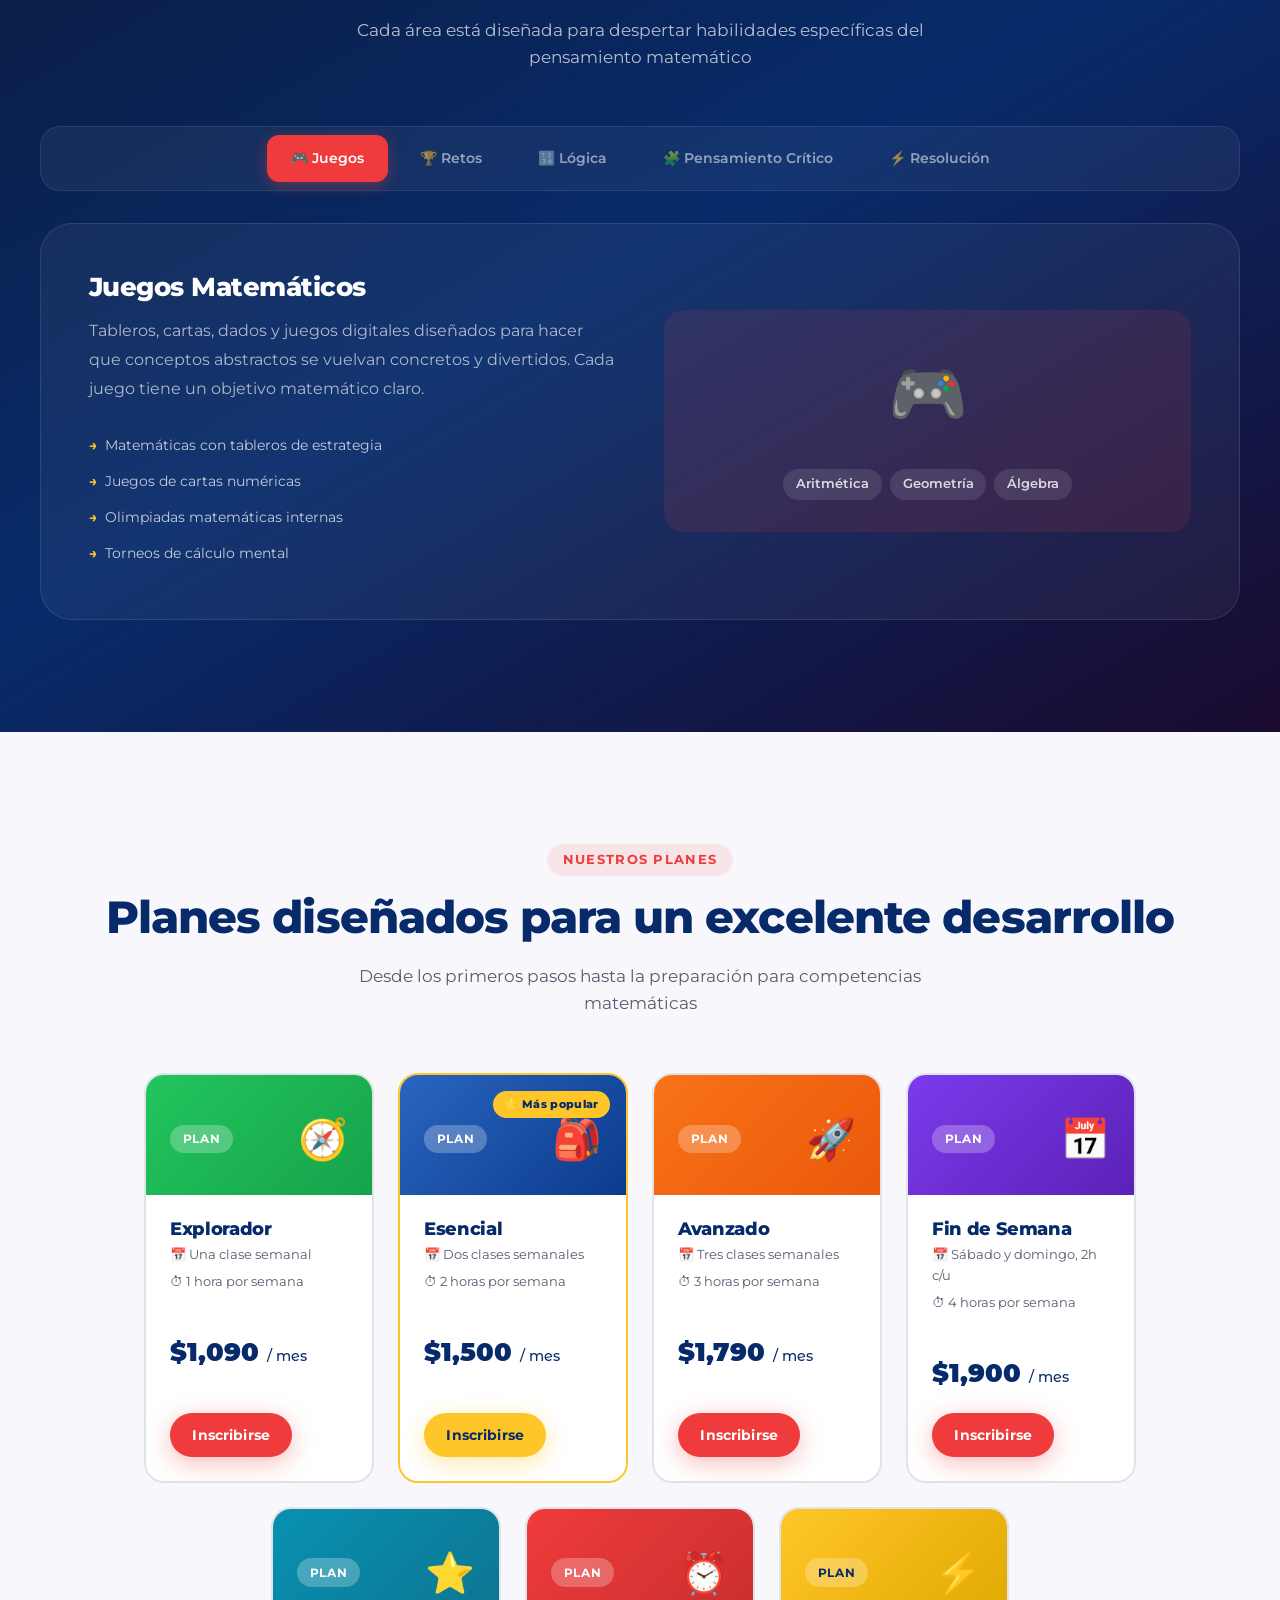
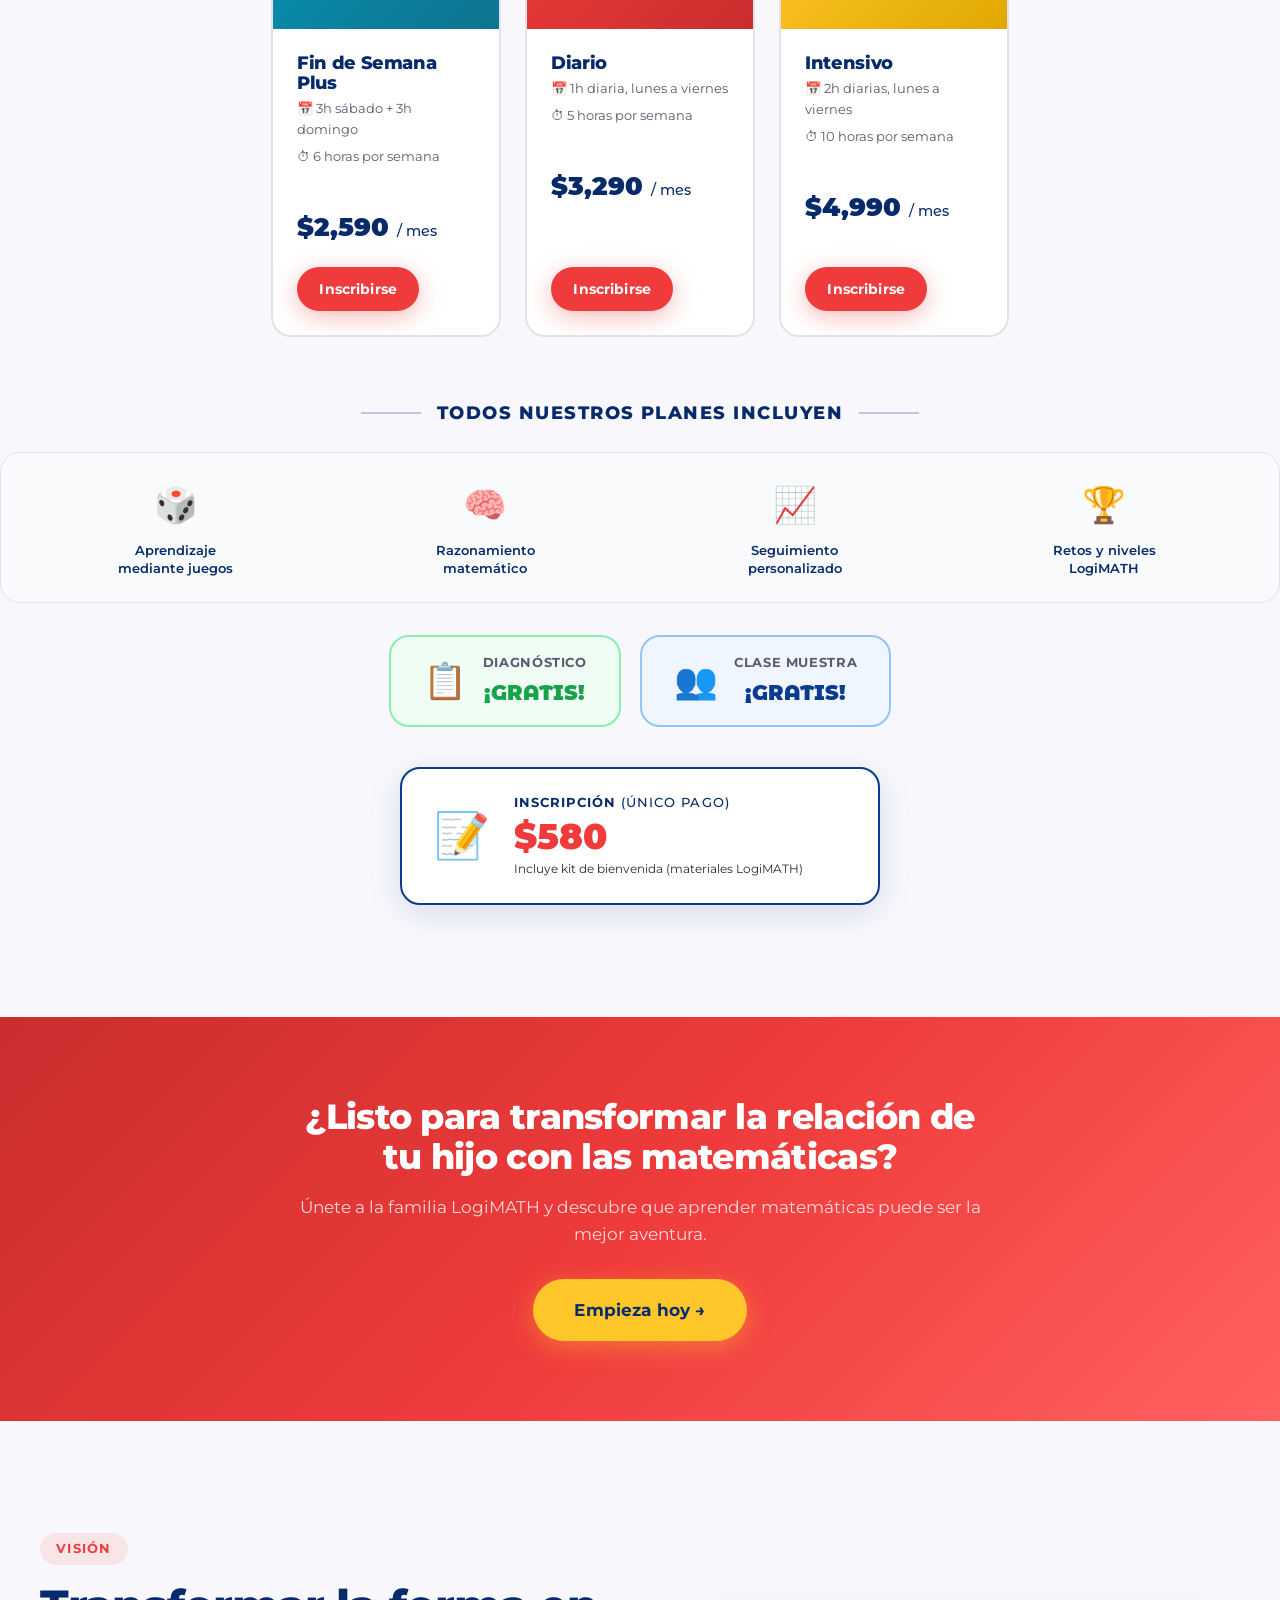
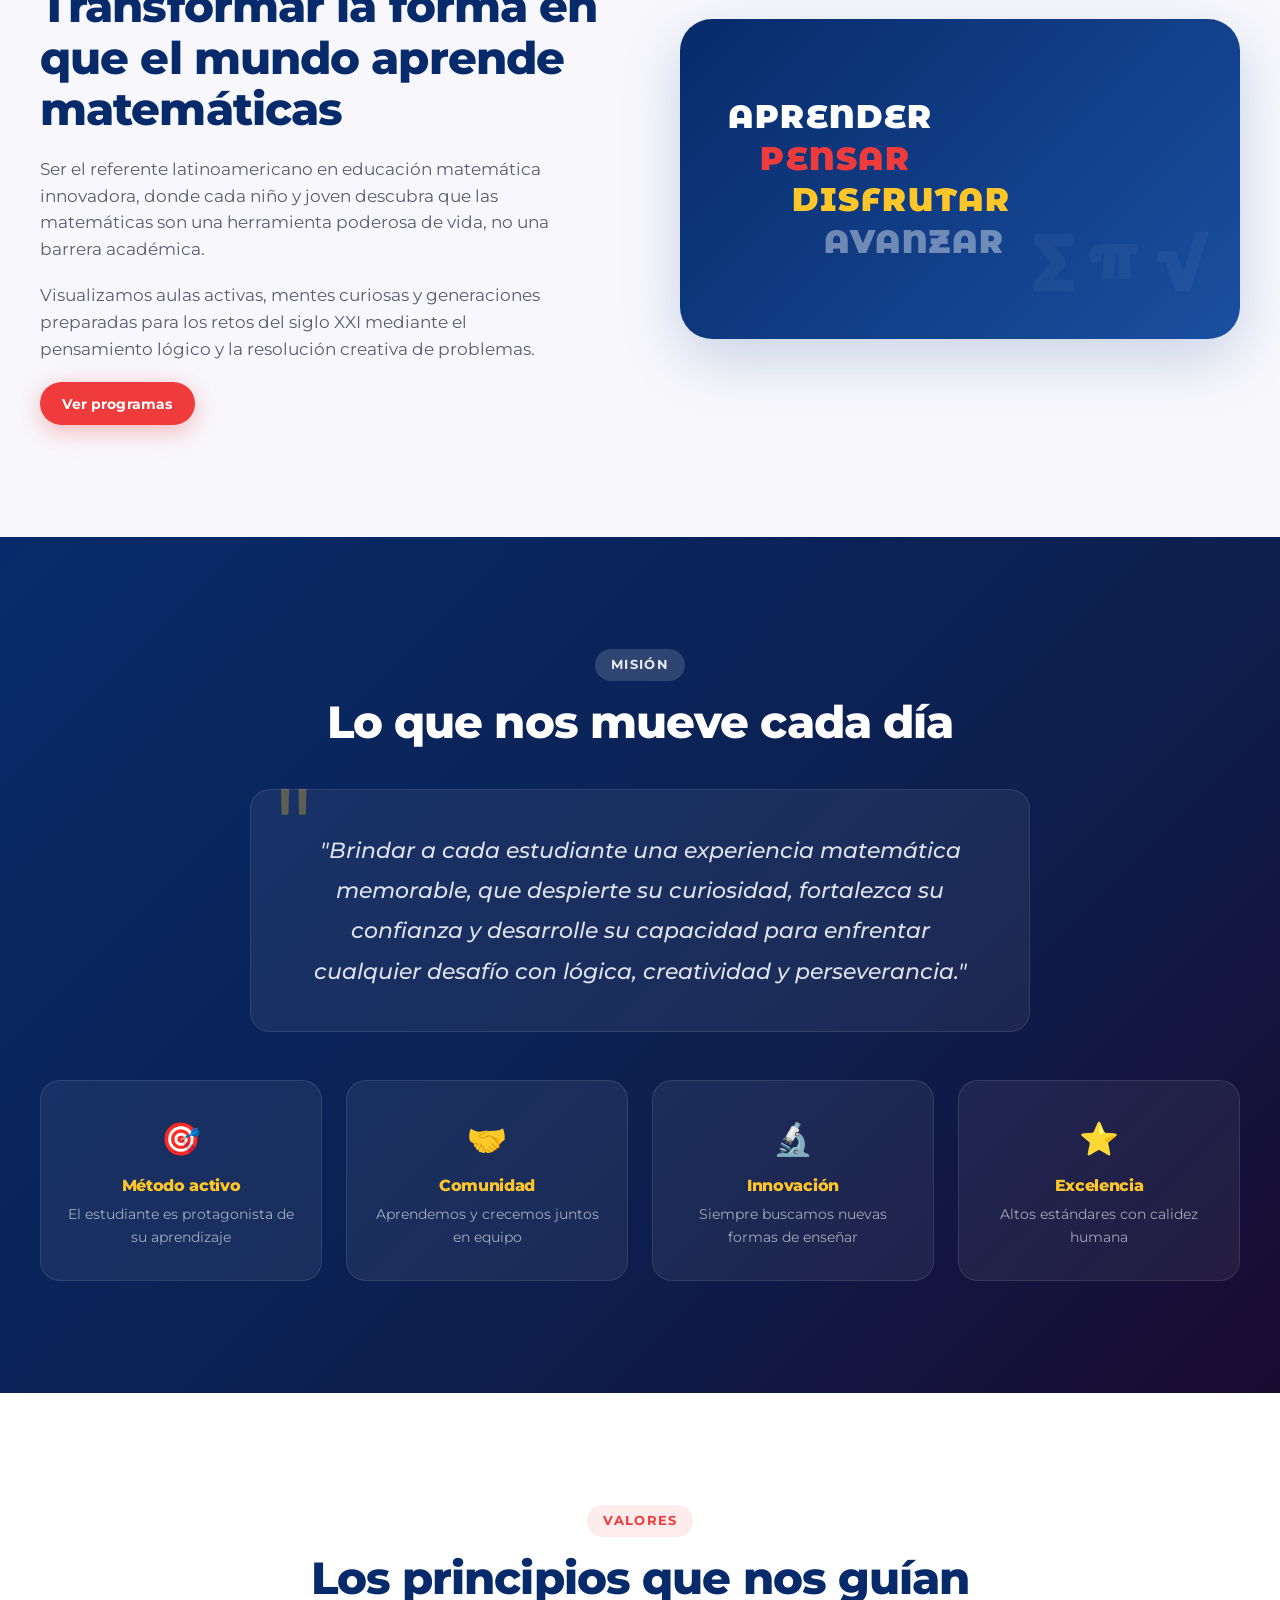
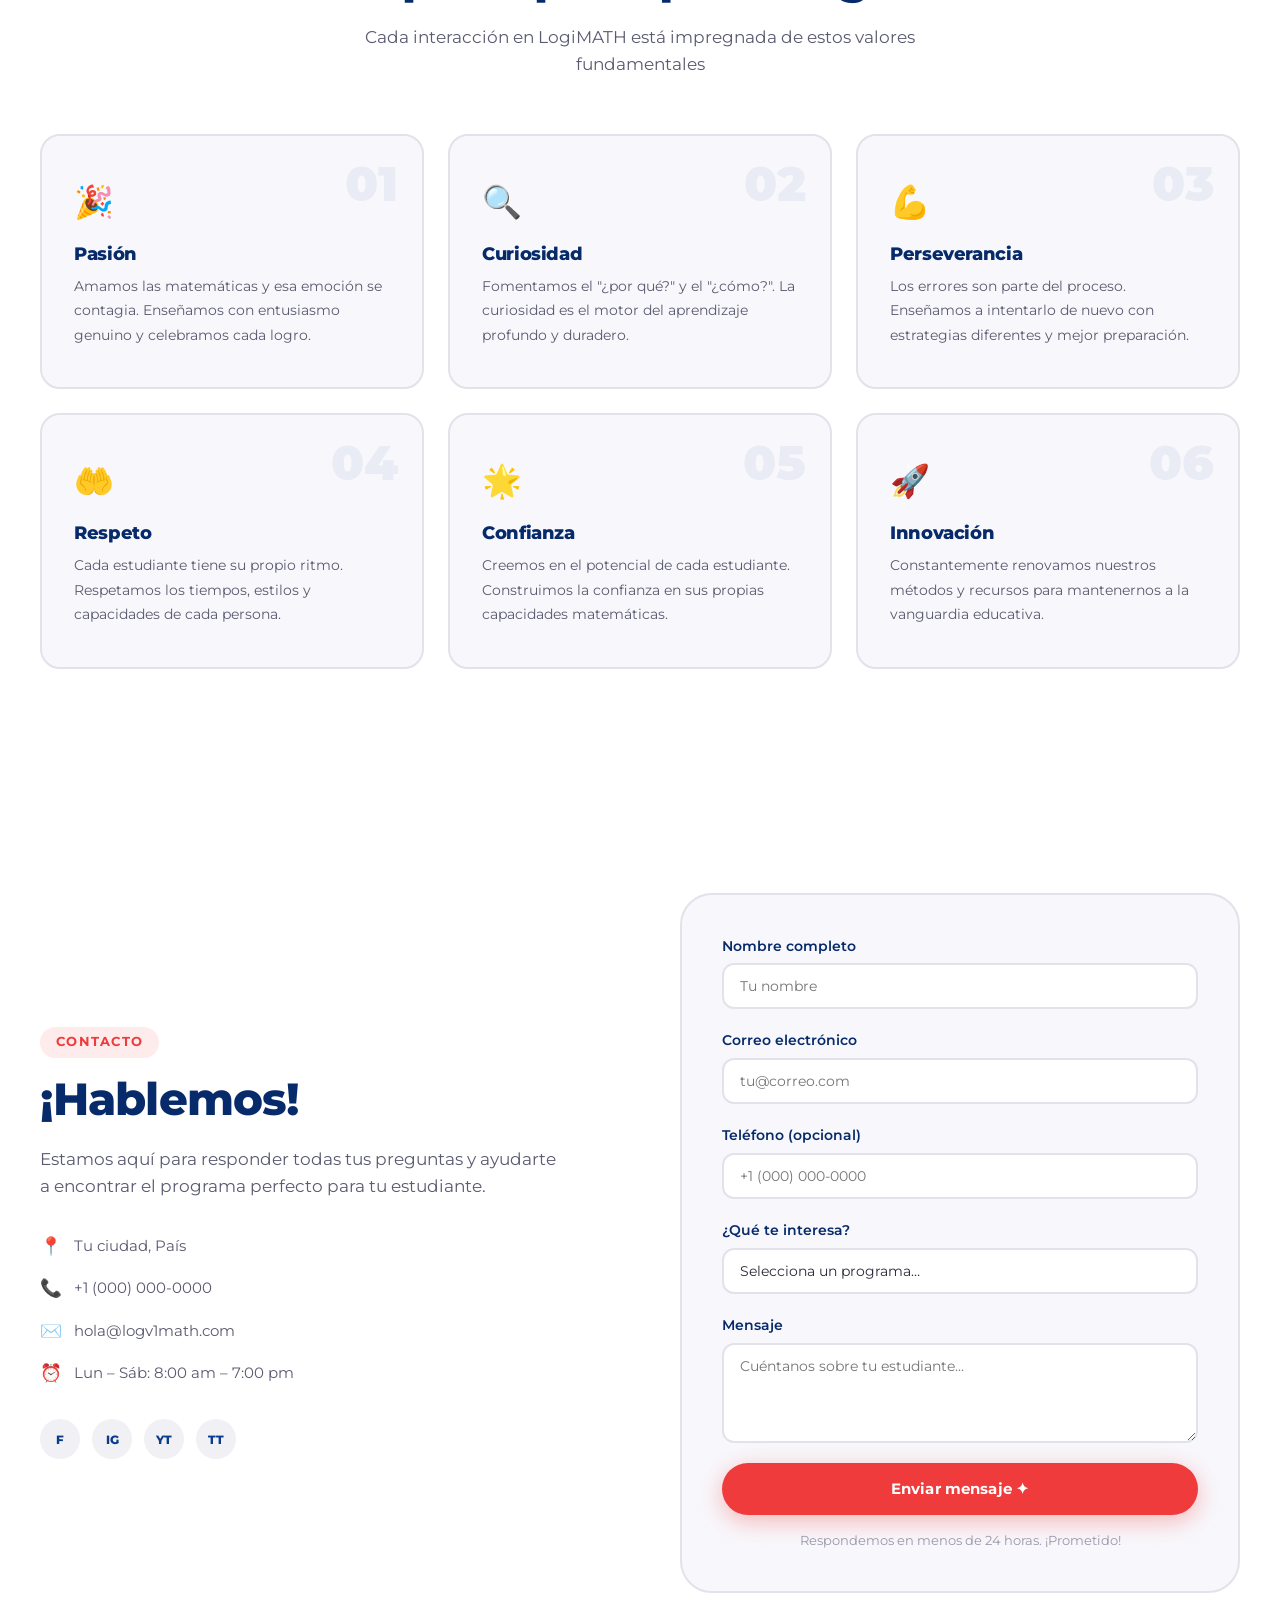
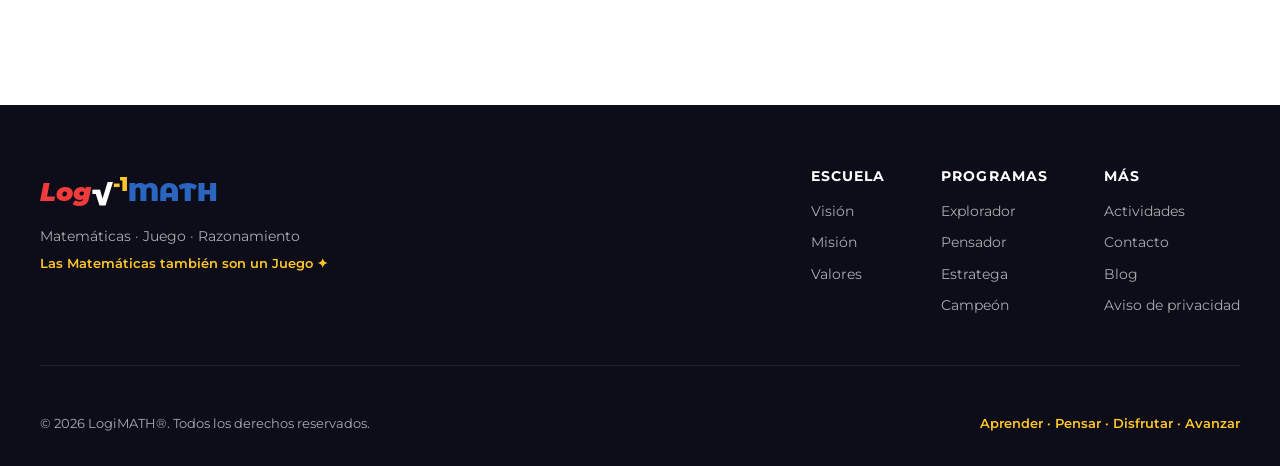
==== commit 999b1822: "🚀 Nueva página cursos.html: Python, SQL, Excel, Power BI, Data Science, rutas y empresas" ====
--- a/index.html
+++ b/index.html
@@ -95,7 +95,7 @@
         </p>
 
         <div class="hero-actions reveal reveal--delay-4">
-          <a href="#cursos" class="btn btn--primary" id="heroCtaPrimary">Explorar Cursos</a>
+          <a href="cursos.html" class="btn btn--primary" id="heroCtaPrimary">Explorar Cursos Avanzados</a>
           <a href="#vision" class="btn btn--ghost" id="heroCtaSecondary">Conocer más</a>
         </div>
 
--- a/styles.css
+++ b/styles.css
@@ -950,10 +950,20 @@
   color: var(--gray-500);
 }
 
-/* Grid de planes: auto-fit para 7 tarjetas */
+/* Grid de planes: flexbox centrado para que la última fila quede centrada */
 .cursos-grid--planes {
-  grid-template-columns: repeat(auto-fit, minmax(220px, 1fr));
-}
+  display: flex;
+  flex-wrap: wrap;
+  justify-content: center;
+  gap: 1.5rem;
+  grid-template-columns: unset; /* override the parent grid */
+}
+.cursos-grid--planes .curso-card {
+  flex: 0 1 230px;   /* cada tarjeta mide ~230px, ni más ni menos */
+  max-width: 260px;
+  min-width: 200px;
+}
+
 
 
 /* ════════════════════════════════════════════════════════════
@@ -961,10 +971,7 @@
    ════════════════════════════════════════════════════════════ */
 
 /* Center last row of the 7-card grid */
-.cursos-grid--planes {
-  grid-template-columns: repeat(auto-fit, minmax(220px, 1fr));
-  justify-items: center;
-}
+
 
 /* ── Planes incluyen ── */
 .planes-incluyen {
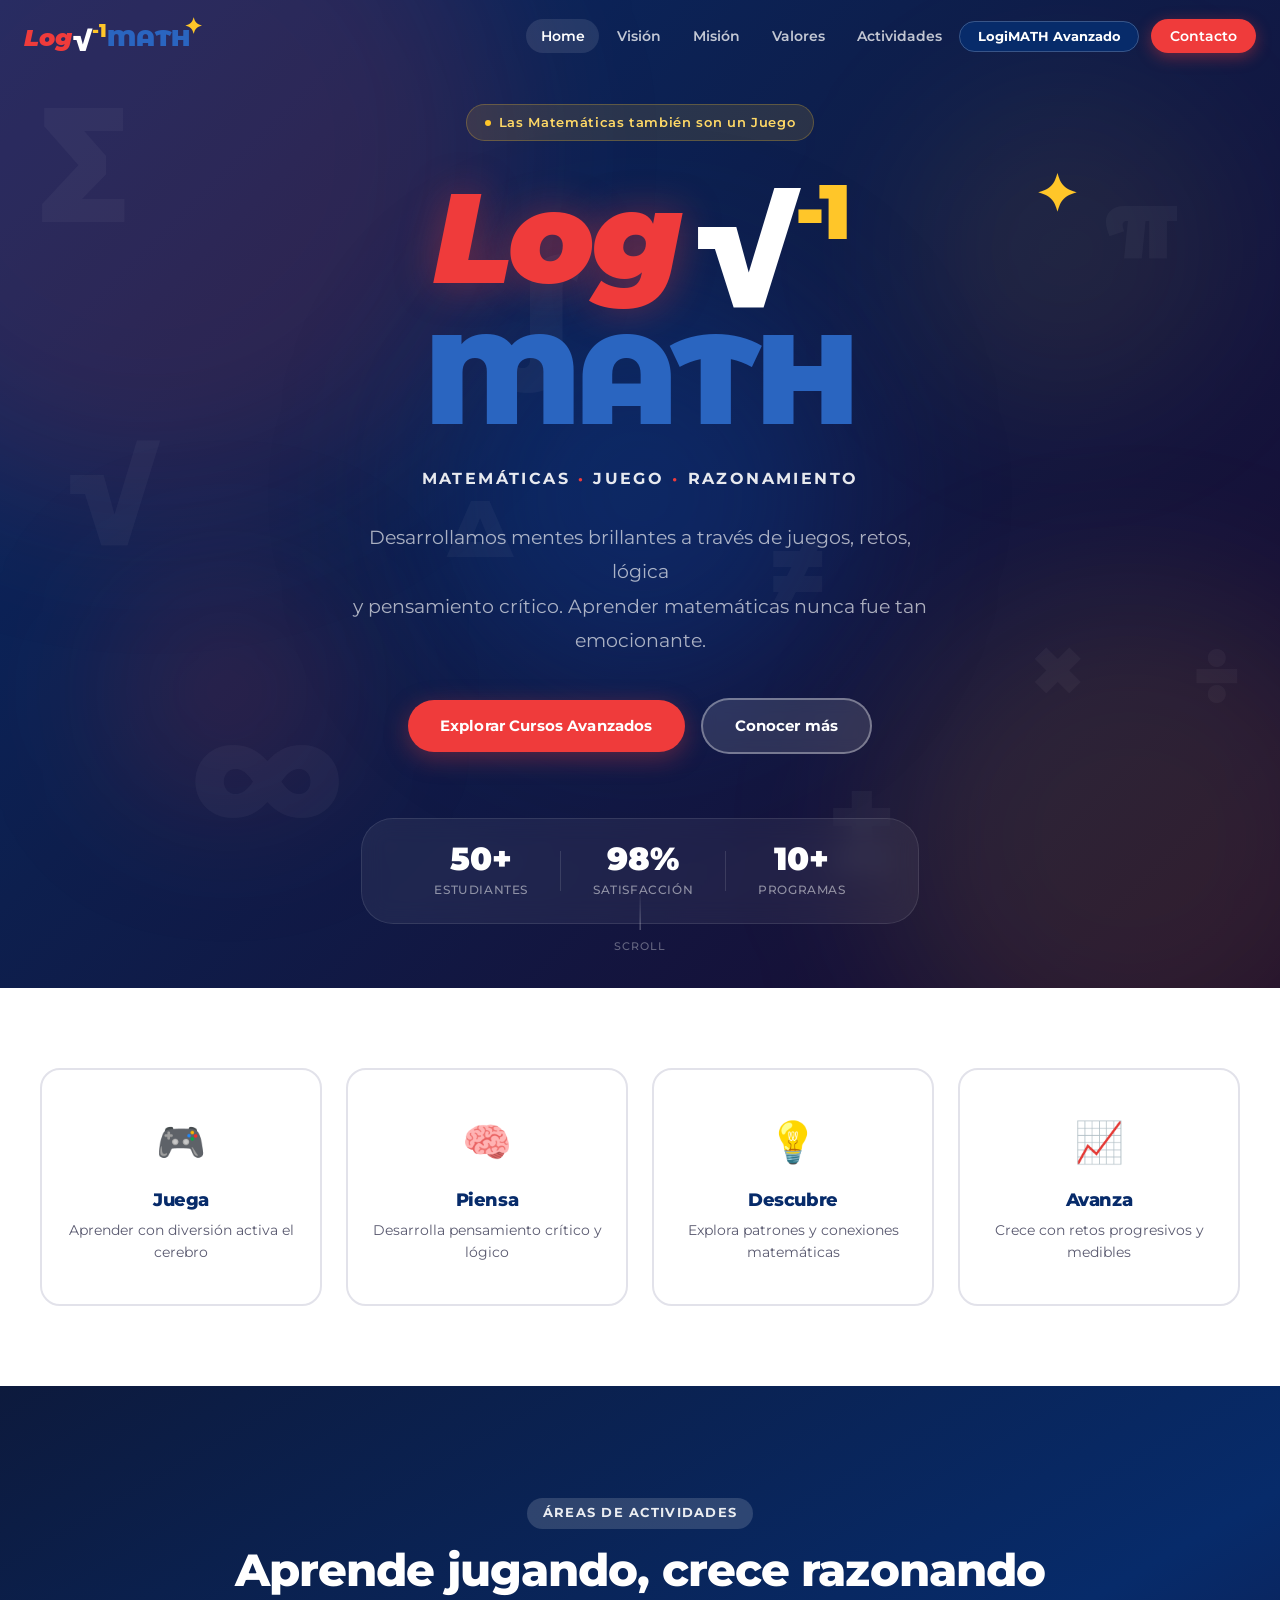
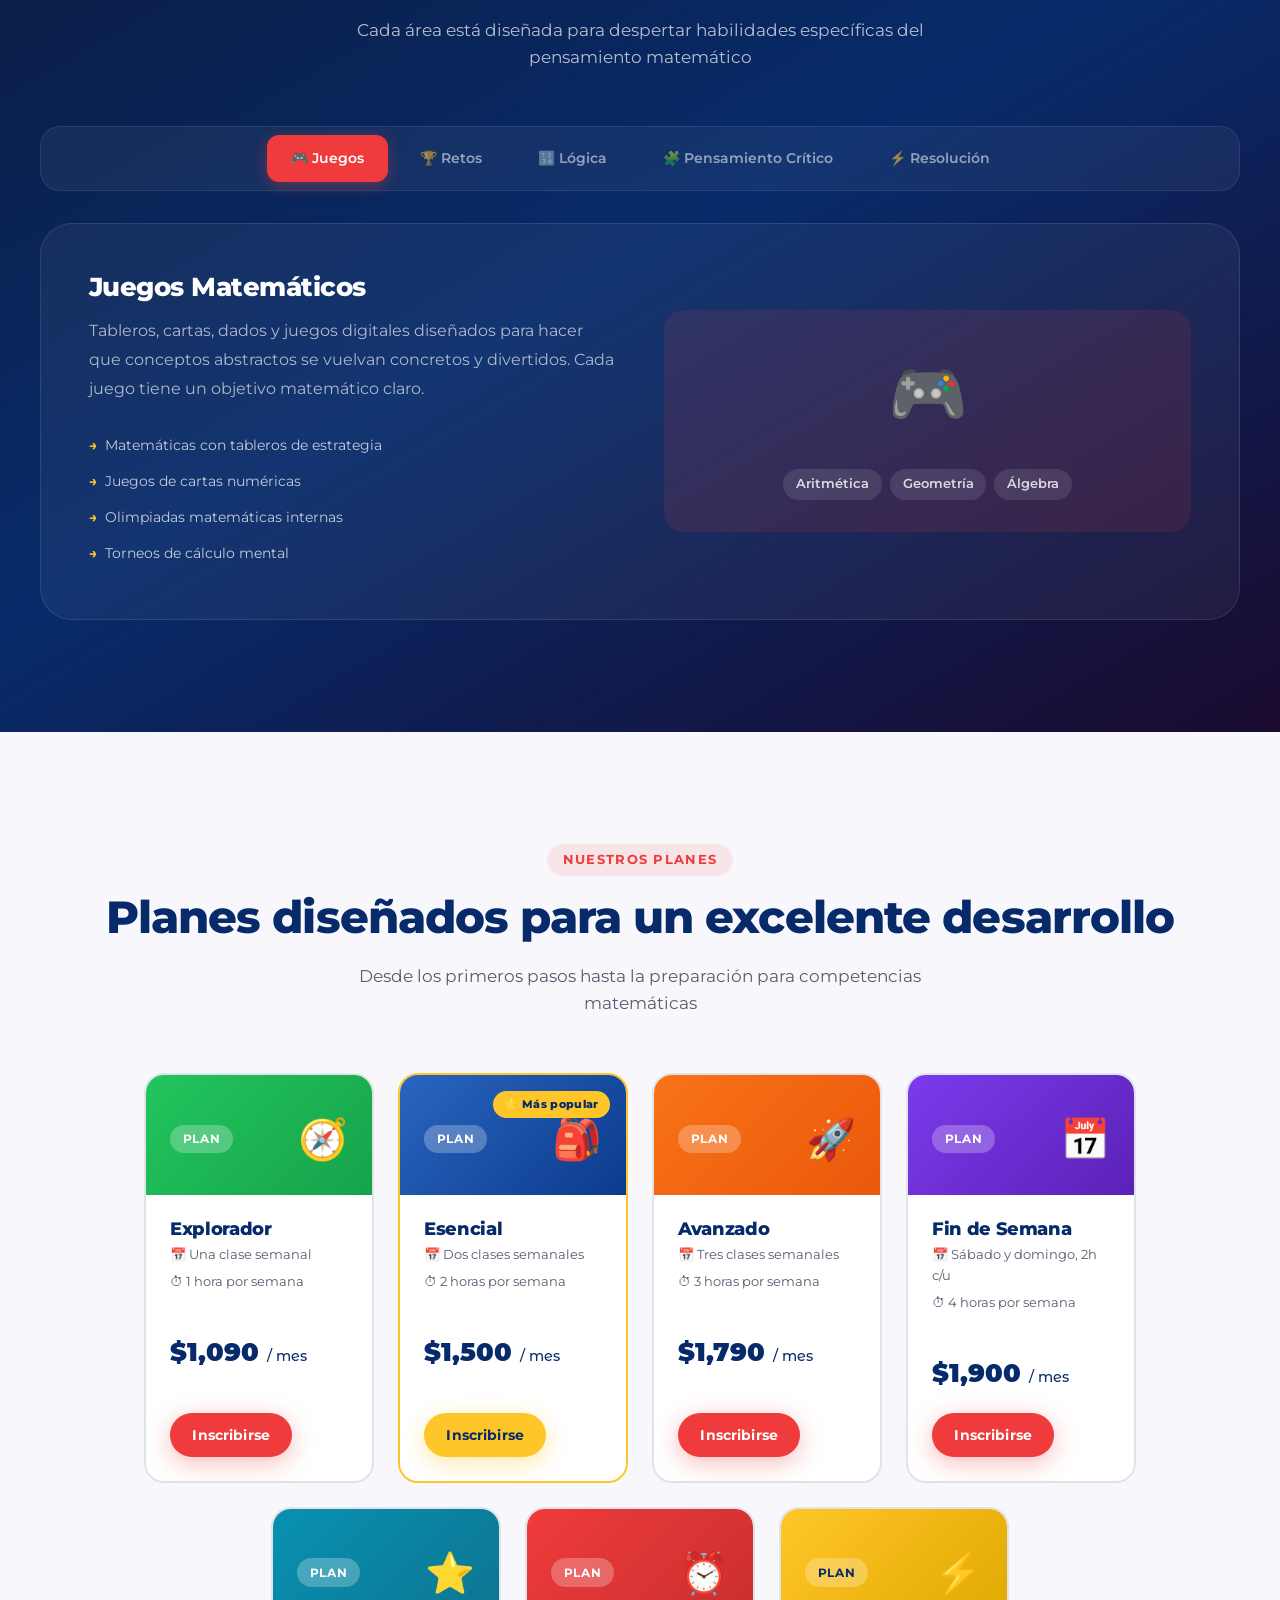
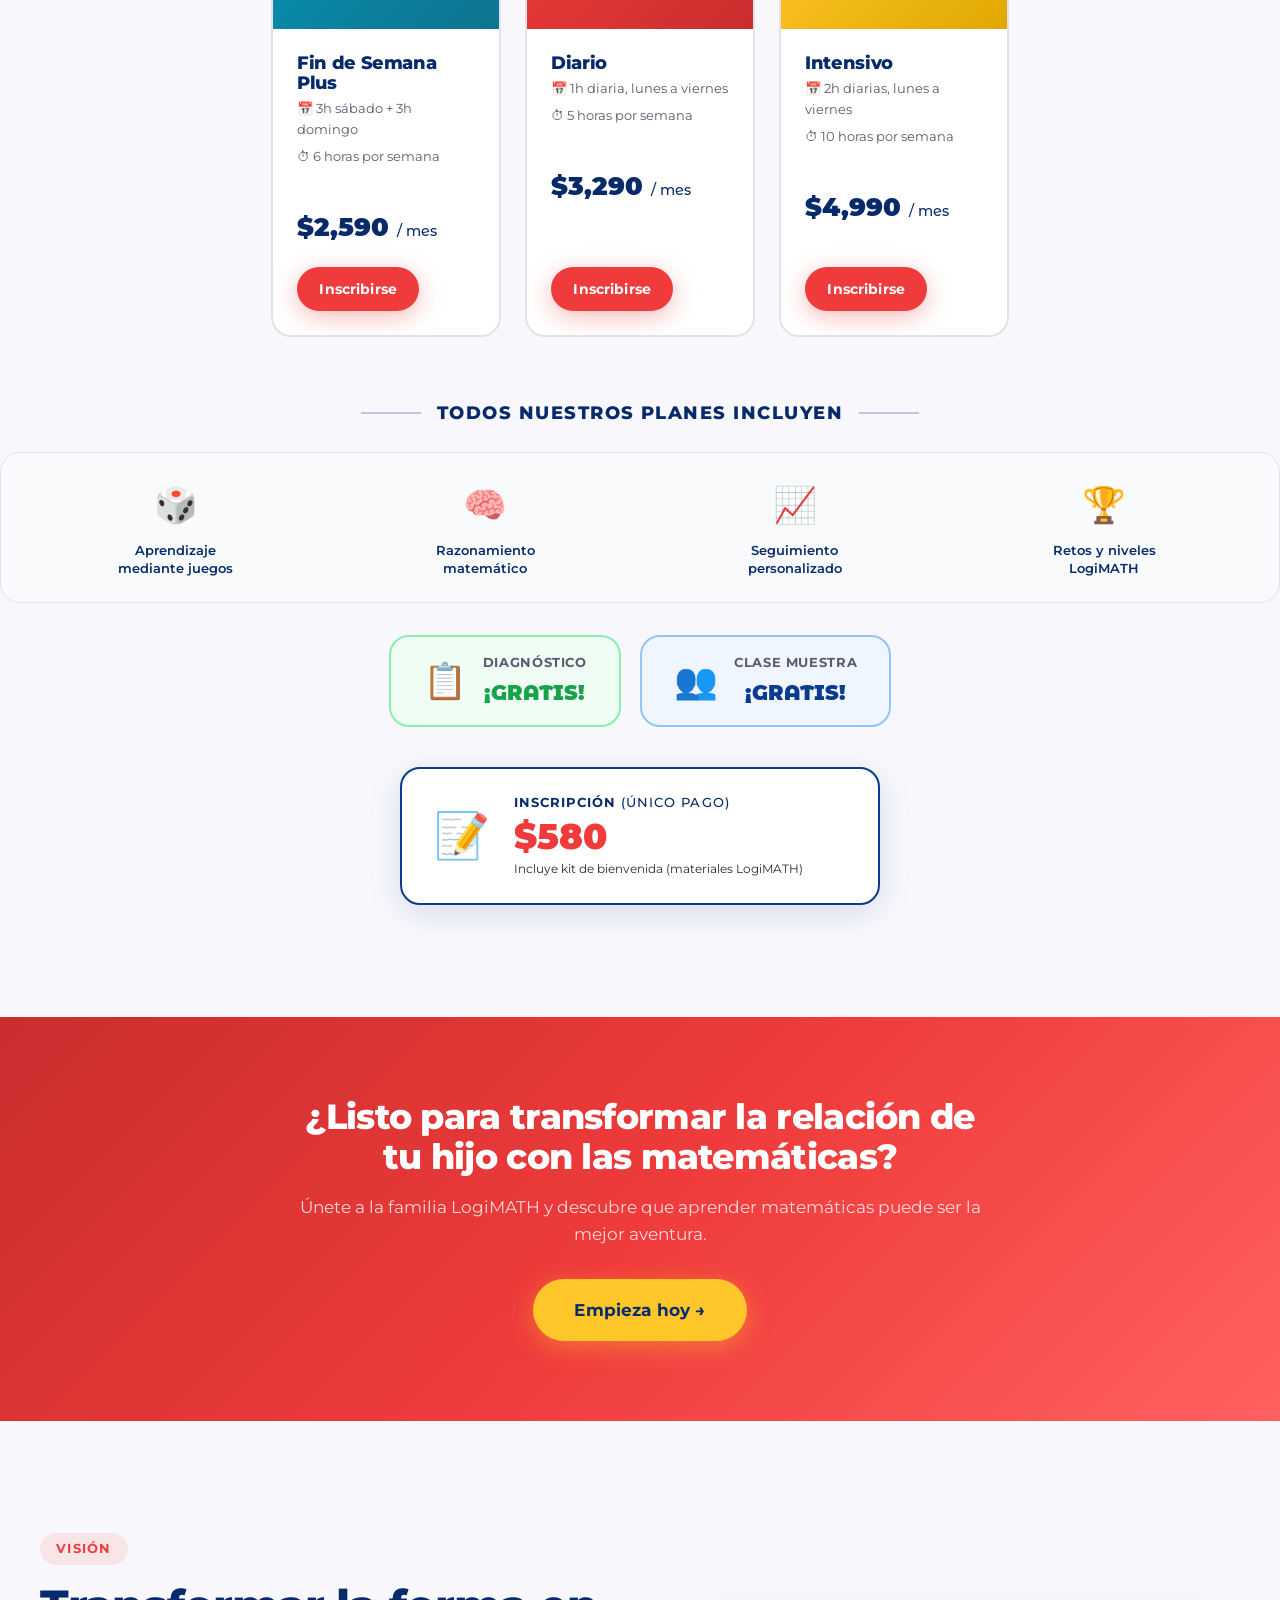
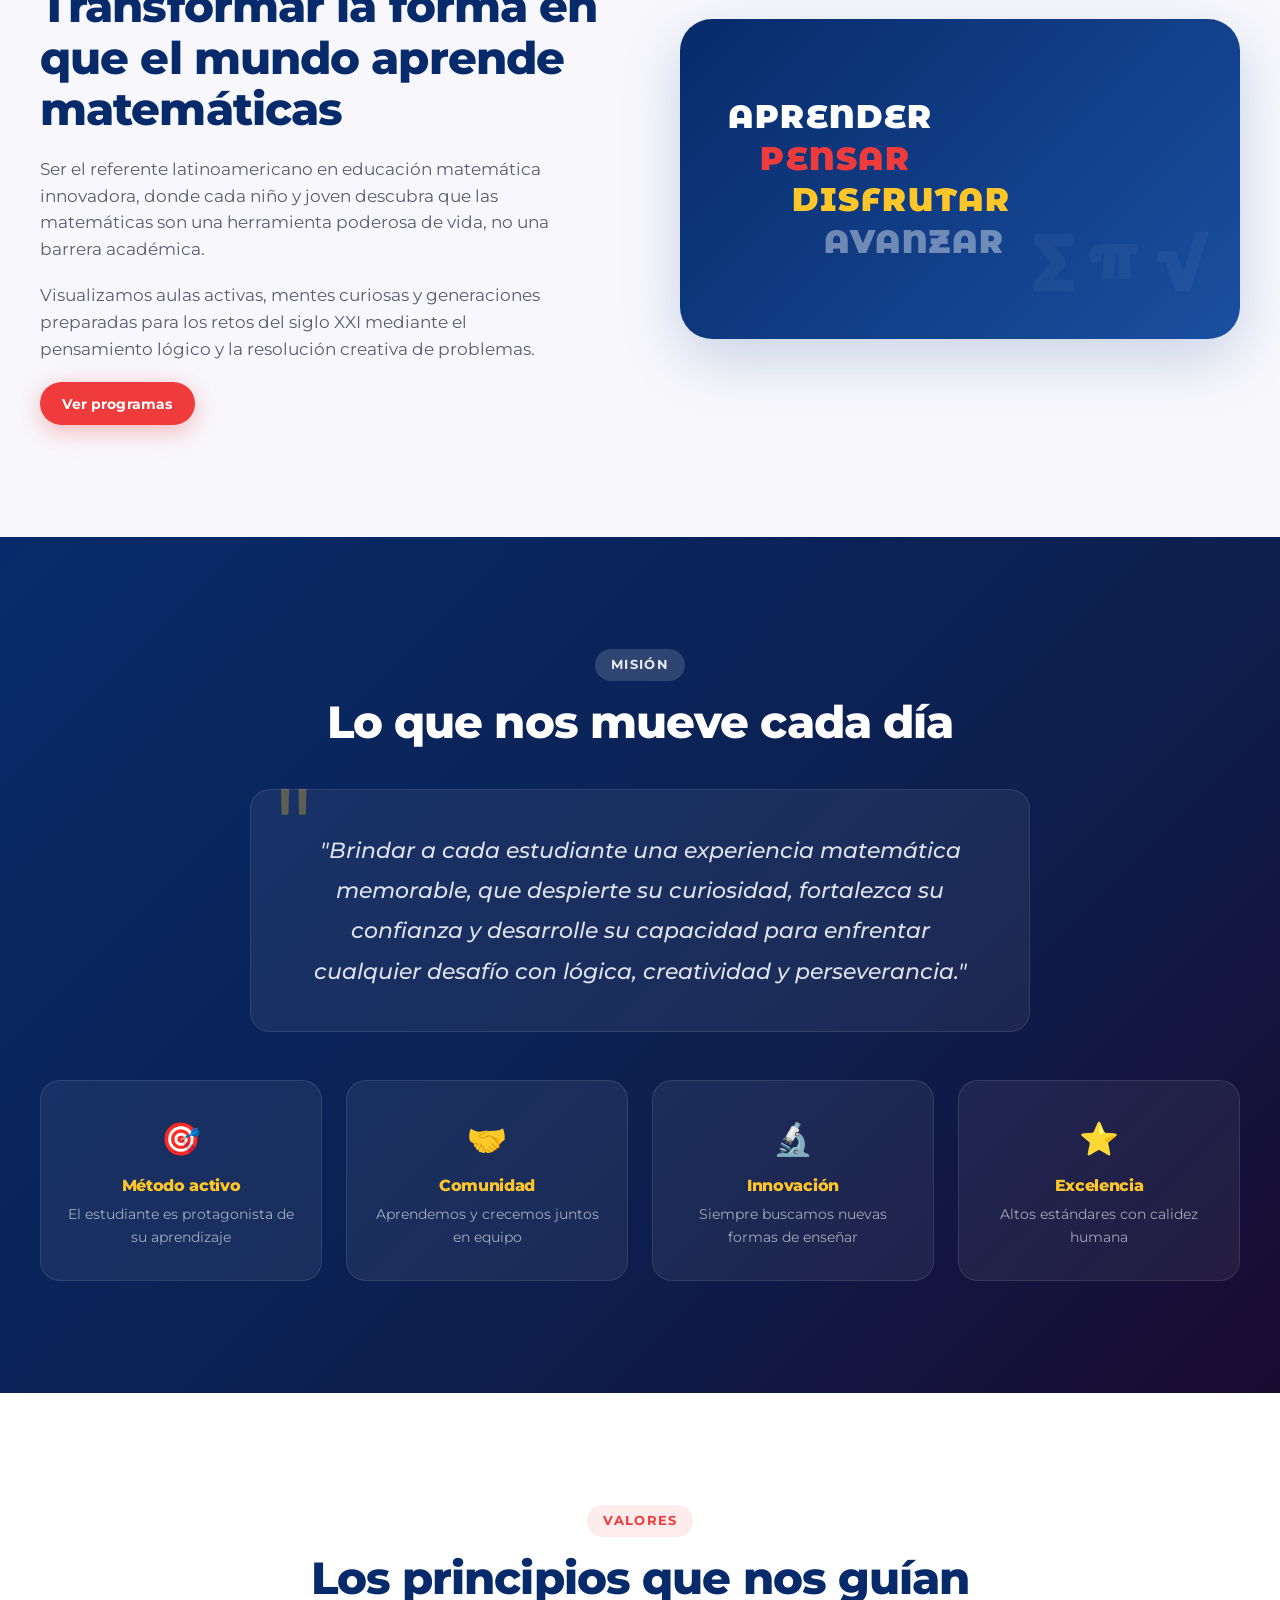
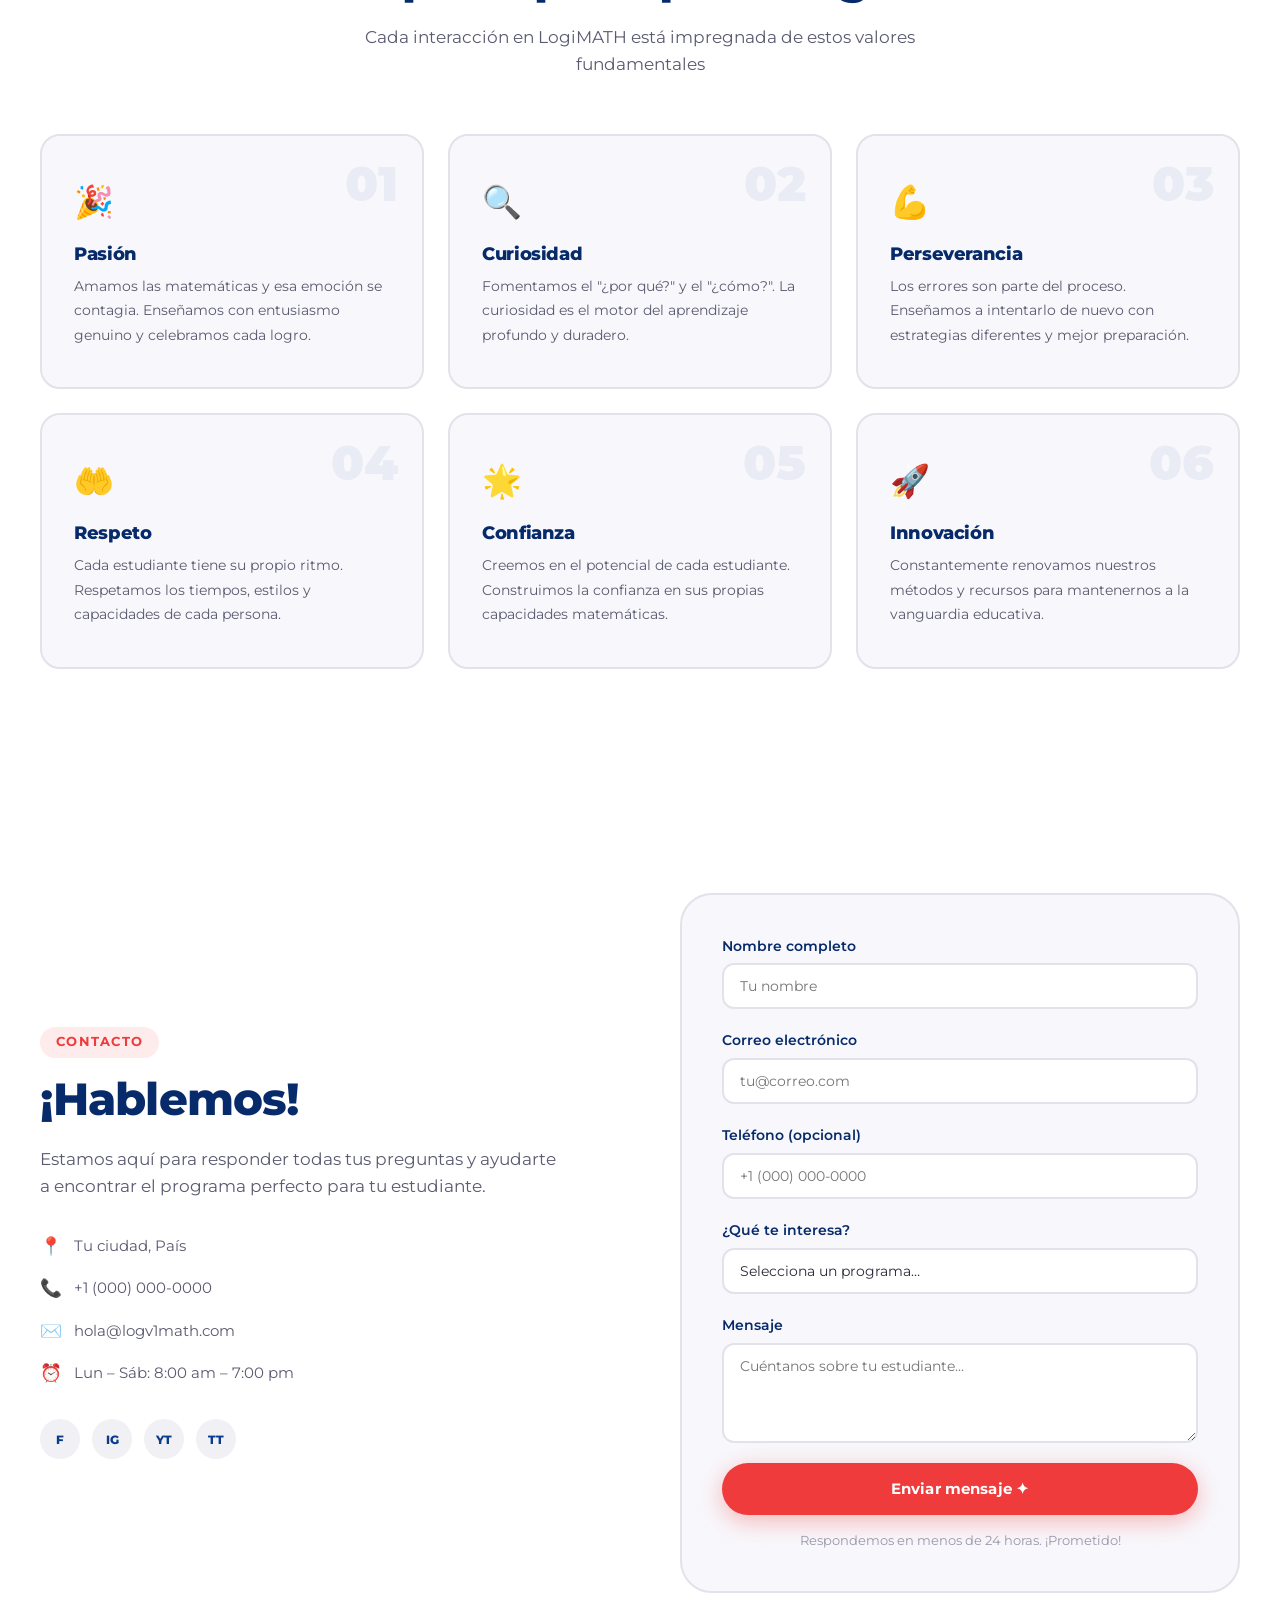
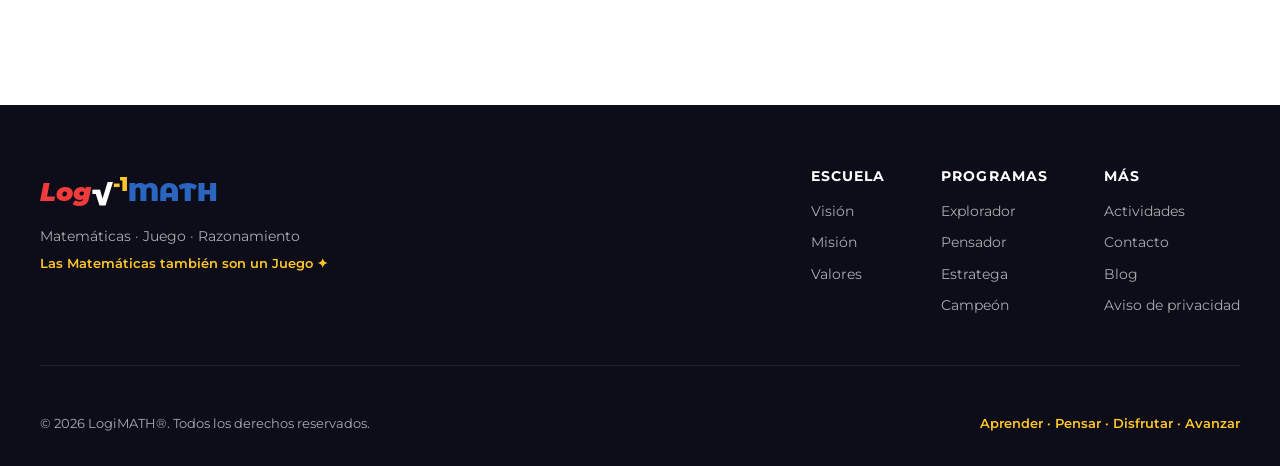
==== commit 275dfe64: "🔗 Navbar: 'Cursos' → 'LogiMATH Avanzado' con link directo a cursos.html" ====
--- a/index.html
+++ b/index.html
@@ -39,7 +39,7 @@
         <li><a href="#mision" class="nav-link" data-section="mision">Misión</a></li>
         <li><a href="#valores" class="nav-link" data-section="valores">Valores</a></li>
         <li><a href="#actividades" class="nav-link" data-section="actividades">Actividades</a></li>
-        <li><a href="#cursos" class="nav-link" data-section="cursos">Cursos</a></li>
+        <li><a href="cursos.html" class="nav-link nav-link--avanzado" id="navCursosAvanzado">LogiMATH Avanzado</a></li>
         <li><a href="#contacto" class="nav-link nav-link--cta" data-section="contacto">Contacto</a></li>
       </ul>
     </div>
@@ -111,7 +111,7 @@
           </div>
           <div class="stat-divider" aria-hidden="true"></div>
           <div class="stat-card">
-            <span class="stat-num">4<span class="stat-plus">+</span></span>
+            <span class="stat-num">10<span class="stat-plus">+</span></span>
             <span class="stat-label">Programas</span>
           </div>
         </div>
--- a/styles.css
+++ b/styles.css
@@ -278,6 +278,23 @@
   background: var(--red-dark);
   transform: translateY(-1px);
   box-shadow: 0 6px 20px rgba(239,59,59,.5);
+}
+
+/* LogiMATH Avanzado nav button */
+.nav-link--avanzado {
+  background: var(--navy-dark);
+  color: var(--white) !important;
+  padding: .45rem 1.1rem;
+  border: 1.5px solid rgba(255,255,255,.2);
+  border-radius: 100px;
+  font-size: .8rem;
+  font-weight: 700;
+  transition: background .2s, border-color .2s, transform .2s var(--ease-bounce);
+}
+.nav-link--avanzado:hover {
+  background: #0d1f4e;
+  border-color: rgba(255,255,255,.5);
+  transform: translateY(-1px);
 }
 
 /* Hamburger */
